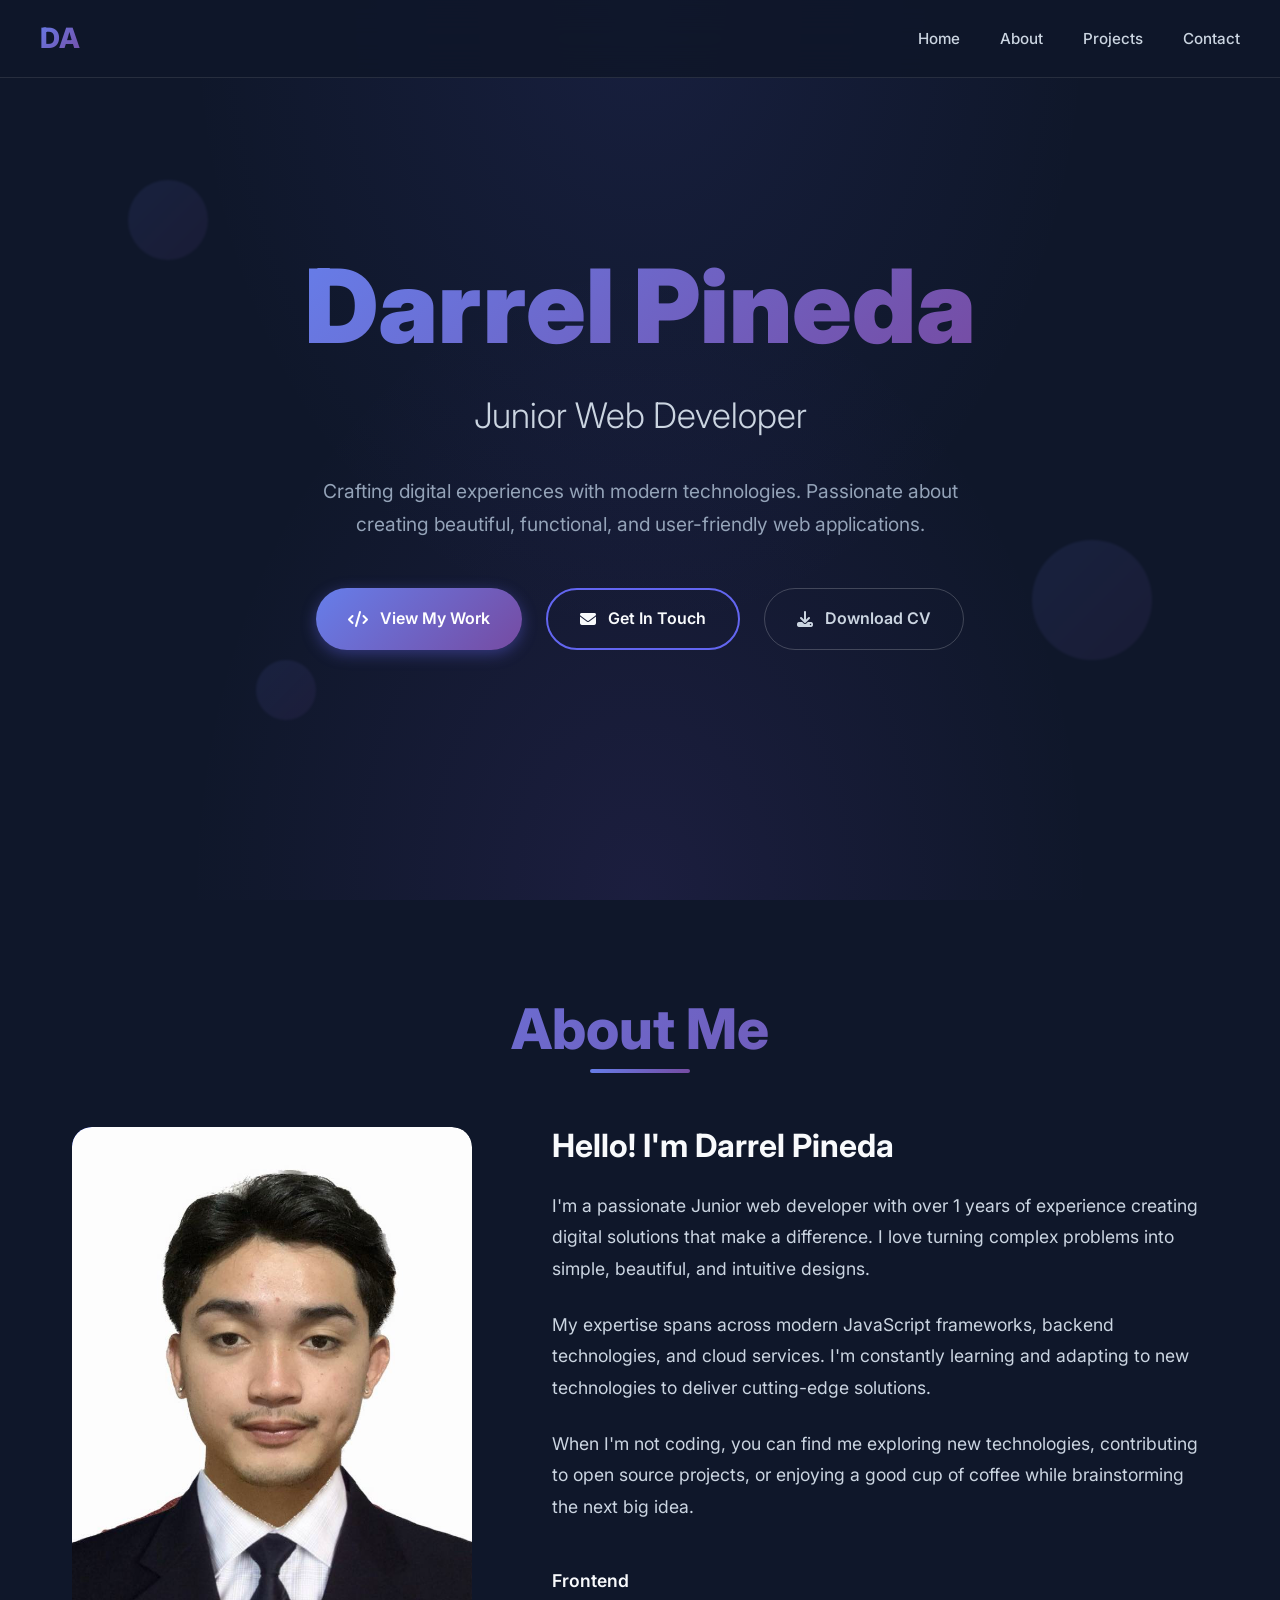
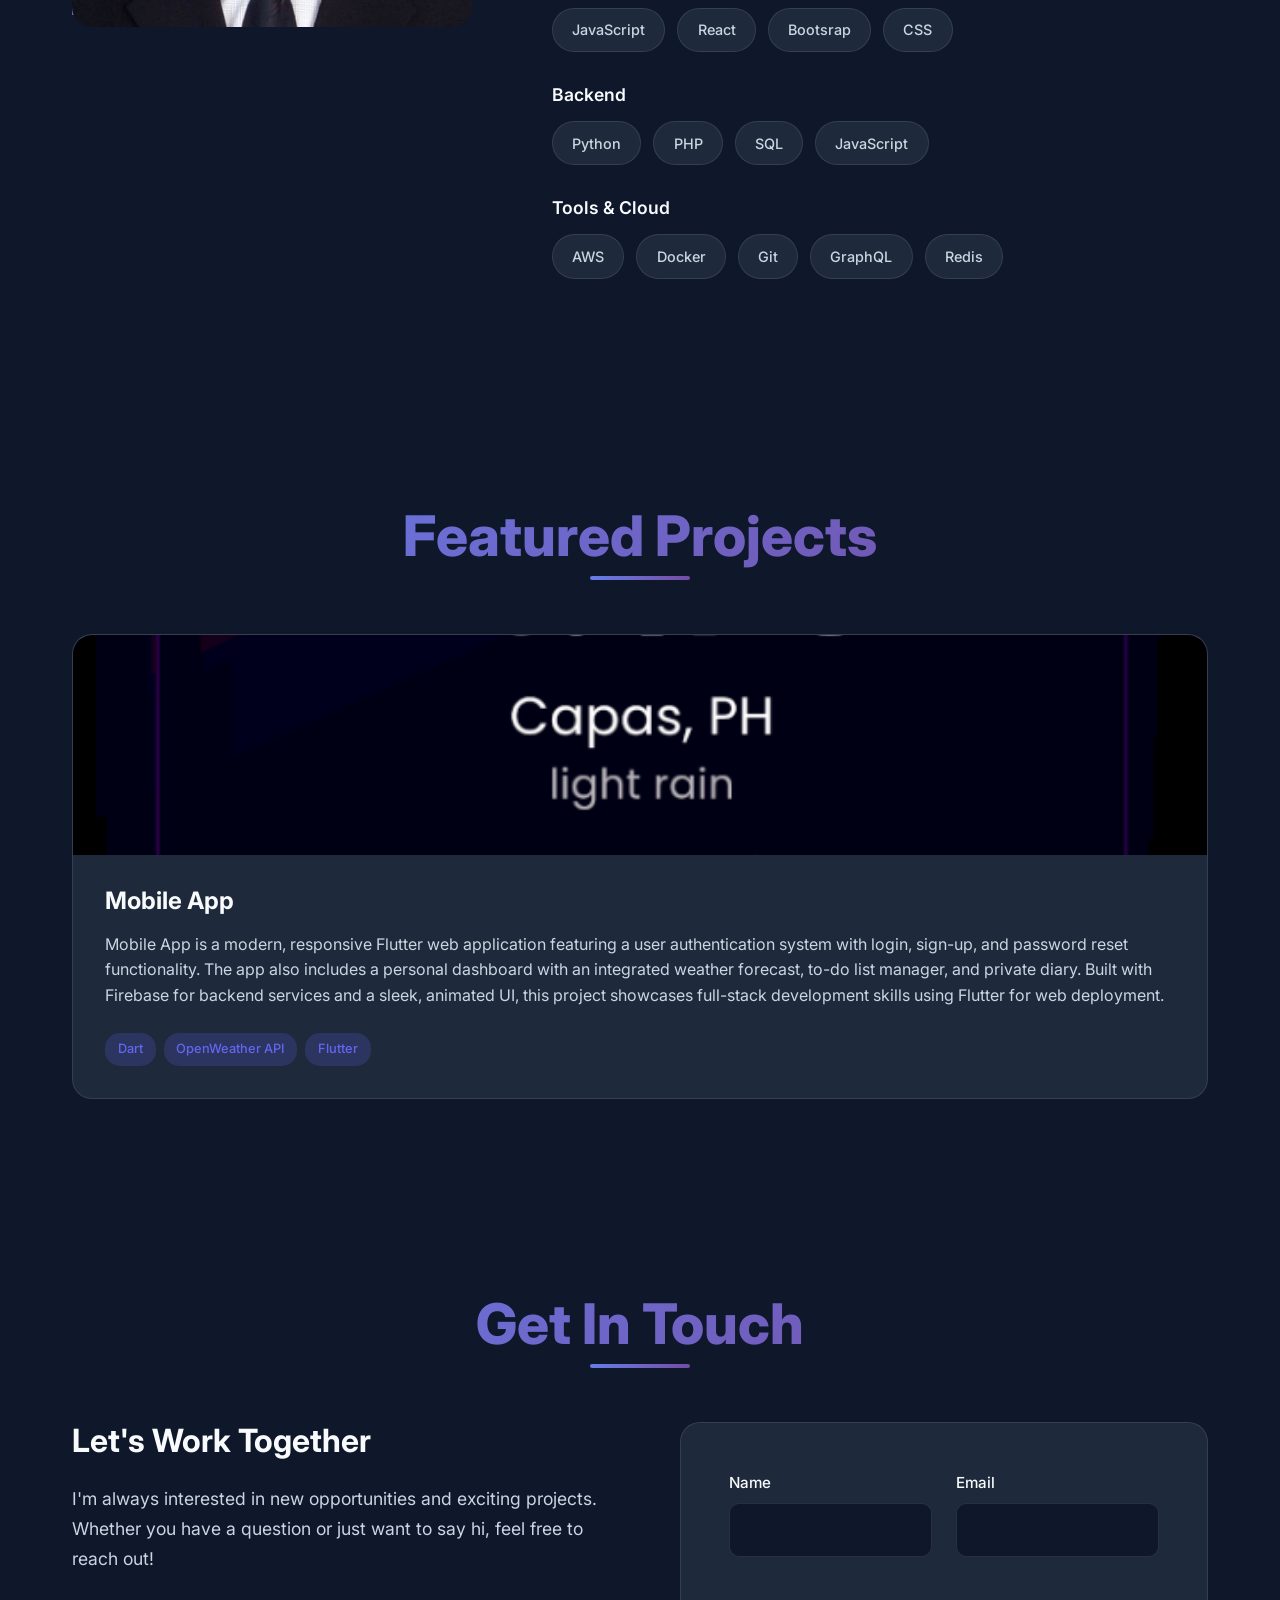
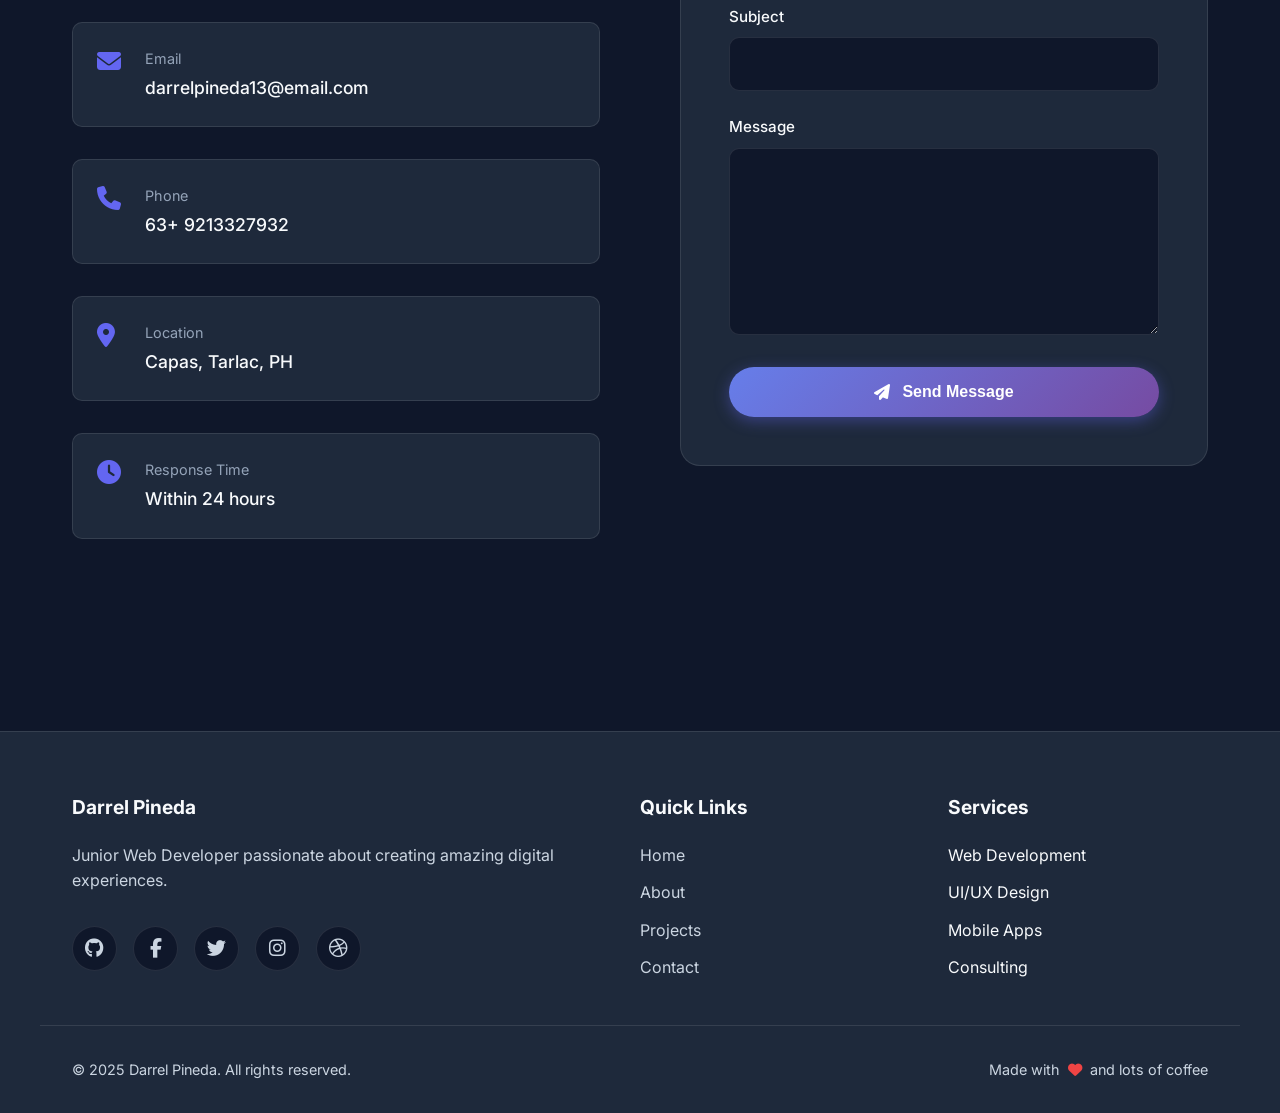
==== index.html @ d9ae24b6 "Initial commit" ====
<!DOCTYPE html>
<html lang="en">
<head>
    <meta charset="UTF-8">
    <meta name="viewport" content="width=device-width, initial-scale=1.0">
    <title>Darrel Pineda - Web Developer</title>
    <meta name="description" content="Full Stack Web Developer specializing in modern web technologies">
    <meta name="keywords" content="web developer, full stack, javascript, react, node.js">

    <!-- Favicon -->
    <link rel="icon" type="image/x-icon" href="assets/favicon.ico">

    <!-- External Fonts and Icons -->
    <link href="https://cdnjs.cloudflare.com/ajax/libs/font-awesome/6.4.0/css/all.min.css" rel="stylesheet">
    <link rel="preconnect" href="https://fonts.googleapis.com">
    <link rel="preconnect" href="https://fonts.gstatic.com" crossorigin>
    <link href="https://fonts.googleapis.com/css2?family=Inter:wght@300;400;500;600;700;800;900&display=swap" rel="stylesheet">

    <!-- Stylesheets -->
    <link rel="stylesheet" href="css/style.css">
    <link rel="stylesheet" href="css/animations.css">
    <link rel="stylesheet" href="css/responsive.css">
</head>
<body>
    <!-- Navigation -->
    <nav id="navbar">
        <div class="nav-container">
            <div class="logo">DA</div>
            <ul class="nav-links">
                <li><a href="#home">Home</a></li>
                <li><a href="#about">About</a></li>
                <li><a href="#projects">Projects</a></li>
                <li><a href="#contact">Contact</a></li>
            </ul>
            <div class="mobile-menu">
                <span></span>
                <span></span>
                <span></span>
            </div>
        </div>
    </nav>

    <!-- Progress Bar -->
    <div id="progress-bar"></div>

    <!-- Hero Section -->
    <section id="home" class="hero">
        <div class="floating-elements">
            <div class="floating-element"></div>
            <div class="floating-element"></div>
            <div class="floating-element"></div>
        </div>
        <div class="hero-content">
            <h1>Darrel Pineda</h1>
            <p class="subtitle">Junior Web Developer</p>
            <p class="description">
                Crafting digital experiences with modern technologies. 
                Passionate about creating beautiful, functional, and user-friendly web applications.
            </p>
            <div class="cta-buttons">
                <a href="#projects" class="btn btn-primary">
                    <i class="fas fa-code"></i>
                    View My Work
                </a>
                <a href="#contact" class="btn btn-secondary">
                    <i class="fas fa-envelope"></i>
                    Get In Touch
                </a>
                <a href="assets/resume.pdf" class="btn btn-outline" download>
                    <i class="fas fa-download"></i>
                    Download CV
                </a>
            </div>
        </div>
    </section>

    <!-- About Section -->
    <section id="about" class="section fade-in">
        <h2 class="section-title">About Me</h2>
        <div class="about-content">
            <div class="about-image">
                <img src="images/profile.jpg" height="400px" width="500px" alt="Darrel Pineda" loading="lazy">
                <div class="image-overlay"></div>
            </div>
            <div class="about-text">
                <h3>Hello! I'm Darrel Pineda</h3>
                <p>
                    I'm a passionate Junior web developer with over 1 years of experience 
                    creating digital solutions that make a difference. I love turning complex 
                    problems into simple, beautiful, and intuitive designs.
                </p>
                <p>
                    My expertise spans across modern JavaScript frameworks, backend technologies, 
                    and cloud services. I'm constantly learning and adapting to new technologies 
                    to deliver cutting-edge solutions.
                </p>
                <p>
                    When I'm not coding, you can find me exploring new technologies, 
                    contributing to open source projects, or enjoying a good cup of coffee 
                    while brainstorming the next big idea.
                </p>
                <div class="skills">
                    <div class="skill-category">
                        <h4>Frontend</h4>
                        <div class="skill-tags">
                            <span class="skill-tag">JavaScript</span>
                            <span class="skill-tag">React</span>
                            <span class="skill-tag">Bootsrap</span>
                            <span class="skill-tag">CSS</span>
                        </div>
                    </div>
                    <div class="skill-category">
                        <h4>Backend</h4>
                        <div class="skill-tags">
                            <span class="skill-tag">Python</span>
                            <span class="skill-tag">PHP</span>
                            <span class="skill-tag">SQL</span>
                            <span class="skill-tag">JavaScript</span>
                        </div>
                    </div>
                    <div class="skill-category">
                        <h4>Tools & Cloud</h4>
                        <div class="skill-tags">
                            <span class="skill-tag">AWS</span>
                            <span class="skill-tag">Docker</span>
                            <span class="skill-tag">Git</span>
                            <span class="skill-tag">GraphQL</span>
                            <span class="skill-tag">Redis</span>
                        </div>
                    </div>
                </div>
            </div>
        </div>
    </section>

  <!-- Projects Section -->
<section id="projects" class="section fade-in">
    <h2 class="section-title">Featured Projects</h2>
    <div class="projects-grid">
        <div class="project-card" data-project="weather">
            <div class="project-image">
                <img src="images/projects/weather-dashboard.jpg" alt="Weather Dashboard" loading="lazy">
                <div class="project-overlay">
                    <div class="project-links">
                        <a href="#" class="project-link" target="_blank">
                            <i class="fas fa-external-link-alt"></i>
                        </a>
                        <a href="#" class="project-link" target="_blank">
                            <i class="fab fa-github"></i>
                        </a>
                    </div>
                </div>
            </div>
            <div class="project-content">
                <h3>Mobile App</h3>
                <p>Mobile App is a modern, responsive Flutter web application featuring a user authentication system with login, sign-up, and password reset functionality. The app also includes a personal dashboard with an integrated weather forecast, to-do list manager, and private diary. Built with Firebase for backend services and a sleek, animated UI, this project showcases full-stack development skills using Flutter for web deployment.</p>
                <div class="project-tech">
                    <span class="tech-tag">Dart</span>
                    <span class="tech-tag">OpenWeather API</span>
                    <span class="tech-tag">Flutter</span>
                </div>
            </div>
        </div>
    </div>
</section>
    <!-- Contact Section -->
    <section id="contact" class="section fade-in">
        <h2 class="section-title">Get In Touch</h2>
        <div class="contact-content">
            <div class="contact-info">
                <h3>Let's Work Together</h3>
                <p>I'm always interested in new opportunities and exciting projects. Whether you have a question or just want to say hi, feel free to reach out!</p>
                
                <div class="contact-items">
                    <div class="contact-item">
                        <i class="fas fa-envelope"></i>
                        <div>
                            <span class="label">Email</span>
                            <span class="value">darrelpineda13@email.com</span>
                        </div>
                    </div>
                    <div class="contact-item">
                        <i class="fas fa-phone"></i>
                        <div>
                            <span class="label">Phone</span>
                            <span class="value">63+ 9213327932</span>
                        </div>
                    </div>
                    <div class="contact-item">
                        <i class="fas fa-map-marker-alt"></i>
                        <div>
                            <span class="label">Location</span>
                            <span class="value">Capas, Tarlac, PH</span>
                        </div>
                    </div>
                    <div class="contact-item">
                        <i class="fas fa-clock"></i>
                        <div>
                            <span class="label">Response Time</span>
                            <span class="value">Within 24 hours</span>
                        </div>
                    </div>
                </div>
            </div>

            <form class="contact-form" id="contactForm">
                <div class="form-row">
                    <div class="form-group">
                        <label for="name">Name</label>
                        <input type="text" id="name" name="name" required>
                    </div>
                    <div class="form-group">
                        <label for="email">Email</label>
                        <input type="email" id="email" name="email" required>
                    </div>
                </div>
                <div class="form-group">
                    <label for="subject">Subject</label>
                    <input type="text" id="subject" name="subject" required>
                </div>
                <div class="form-group">
                    <label for="message">Message</label>
                    <textarea id="message" name="message" rows="6" required></textarea>
                </div>
                <button type="submit" class="btn btn-primary btn-full">
                    <i class="fas fa-paper-plane"></i>
                    Send Message
                </button>
            </form>
        </div>
    </section>

    <!-- Footer -->
    <footer>
        <div class="footer-content">
            <div class="footer-section">
                <h4>Darrel Pineda</h4>
                <p>Junior Web Developer passionate about creating amazing digital experiences.</p>
                <div class="social-links">
                    <a href="https://github.com/" target="_blank" aria-label="GitHub">
                        <i class="fab fa-github"></i>
                    </a>
                    <a href="https://www.facebook.com/bossda13" target="_blank" aria-label="Facebook">
                        <i class="fab fa-facebook-f"></i>
                    </a>
                    <a href="https://twitter.com" target="_blank" aria-label="Twitter">
                        <i class="fab fa-twitter"></i>
                    </a>
                    <a href="https://www.instagram.com/da_pinedaaa/" target="_blank" aria-label="Instagram">
                        <i class="fab fa-instagram"></i>
                    </a>
                    <a href="https://dribbble.com" target="_blank" aria-label="Dribbble">
                        <i class="fab fa-dribbble"></i>
                    </a>
                </div>
            </div>
            
            <div class="footer-section">
                <h4>Quick Links</h4>
                <ul>
                    <li><a href="#home">Home</a></li>
                    <li><a href="#about">About</a></li>
                    <li><a href="#projects">Projects</a></li>
                    <li><a href="#contact">Contact</a></li>
                </ul>
            </div>
            
            <div class="footer-section">
                <h4>Services</h4>
                <ul>
                    <li>Web Development</li>
                    <li>UI/UX Design</li>
                    <li>Mobile Apps</li>
                    <li>Consulting</li>
                </ul>
            </div>
        </div>
        
        <div class="footer-bottom">
            <p>&copy; 2025 Darrel Pineda. All rights reserved.</p>
            <p>Made with <i class="fas fa-heart"></i> and lots of coffee</p>
        </div>
    </footer>

    <!-- Scripts -->
    <script src="js/main.js"></script>
    <script src="js/animations.js"></script>
    <script src="js/mobile.js"></script>
</body>
</html>
---- css/style.css ----
/* CSS Variables */
:root {
    --primary-color: #6366f1;
    --secondary-color: #8b5cf6;
    --accent-color: #06b6d4;
    --success-color: #10b981;
    --warning-color: #f59e0b;
    --error-color: #ef4444;
    
    --text-color: #f8fafc;
    --text-secondary: #cbd5e1;
    --text-muted: #94a3b8;
    
    --bg-dark: #0f172a;
    --bg-card: #1e293b;
    --bg-elevated: #334155;
    
    --gradient-1: linear-gradient(135deg, #667eea 0%, #764ba2 100%);
    --gradient-2: linear-gradient(135deg, #f093fb 0%, #f5576c 100%);
    --gradient-3: linear-gradient(135deg, #4facfe 0%, #00f2fe 100%);
    --gradient-4: linear-gradient(135deg, #43e97b 0%, #38f9d7 100%);
    
    --shadow-sm: 0 1px 2px 0 rgba(0, 0, 0, 0.05);
    --shadow-md: 0 4px 6px -1px rgba(0, 0, 0, 0.1);
    --shadow-lg: 0 10px 15px -3px rgba(0, 0, 0, 0.1);
    --shadow-xl: 0 20px 25px -5px rgba(0, 0, 0, 0.1);
    
    --border-radius: 10px;
    --border-radius-lg: 20px;
    --border-radius-xl: 30px;
    
    --transition: all 0.3s ease;
    --transition-fast: all 0.15s ease;
    --transition-slow: all 0.5s ease;
}

/* Reset and Base Styles */
* {
    margin: 0;
    padding: 0;
    box-sizing: border-box;
}

html {
    scroll-behavior: smooth;
    font-size: 16px;
}

body {
    font-family: 'Inter', -apple-system, BlinkMacSystemFont, 'Segoe UI', Roboto, sans-serif;
    background: var(--bg-dark);
    color: var(--text-color);
    line-height: 1.6;
    overflow-x: hidden;
    -webkit-font-smoothing: antialiased;
    -moz-osx-font-smoothing: grayscale;
}

/* Selection Styles */
::selection {
    background: rgba(99, 102, 241, 0.3);
    color: var(--text-color);
}

::-moz-selection {
    background: rgba(99, 102, 241, 0.3);
    color: var(--text-color);
}

/* Custom Scrollbar */
::-webkit-scrollbar {
    width: 8px;
}

::-webkit-scrollbar-track {
    background: var(--bg-dark);
}

::-webkit-scrollbar-thumb {
    background: var(--primary-color);
    border-radius: 10px;
}

::-webkit-scrollbar-thumb:hover {
    background: var(--secondary-color);
}

/* Typography */
h1, h2, h3, h4, h5, h6 {
    font-weight: 700;
    line-height: 1.2;
    margin-bottom: 1rem;
}

h1 { font-size: clamp(2.5rem, 5vw, 4rem); }
h2 { font-size: clamp(2rem, 4vw, 3rem); }
h3 { font-size: clamp(1.5rem, 3vw, 2rem); }
h4 { font-size: 1.25rem; }
h5 { font-size: 1.125rem; }
h6 { font-size: 1rem; }

p {
    margin-bottom: 1rem;
    color: var(--text-secondary);
}

a {
    color: var(--primary-color);
    text-decoration: none;
    transition: var(--transition);
}

a:hover {
    color: var(--secondary-color);
}

/* Navigation */
nav {
    position: fixed;
    top: 0;
    left: 0;
    right: 0;
    z-index: 1000;
    padding: 1rem 2rem;
    background: rgba(15, 23, 42, 0.9);
    backdrop-filter: blur(20px);
    border-bottom: 1px solid rgba(255, 255, 255, 0.1);
    transition: var(--transition);
}

.nav-container {
    max-width: 1200px;
    margin: 0 auto;
    display: flex;
    justify-content: space-between;
    align-items: center;
}

.logo {
    font-size: 1.75rem;
    font-weight: 800;
    background: var(--gradient-1);
    -webkit-background-clip: text;
    -webkit-text-fill-color: transparent;
    background-clip: text;
    cursor: pointer;
    transition: var(--transition);
}

.logo:hover {
    transform: scale(1.05);
}

.nav-links {
    display: flex;
    list-style: none;
    gap: 2.5rem;
    align-items: center;
}

.nav-links a {
    color: var(--text-secondary);
    font-weight: 500;
    font-size: 0.95rem;
    position: relative;
    padding: 0.5rem 0;
    transition: var(--transition);
}

.nav-links a:hover {
    color: var(--text-color);
}

.nav-links a::after {
    content: '';
    position: absolute;
    bottom: 0;
    left: 0;
    width: 0;
    height: 2px;
    background: var(--gradient-1);
    transition: width 0.3s ease;
}

.nav-links a:hover::after,
.nav-links a.active::after {
    width: 100%;
}

.mobile-menu {
    display: none;
    flex-direction: column;
    cursor: pointer;
    gap: 4px;
}

.mobile-menu span {
    width: 25px;
    height: 3px;
    background: var(--text-color);
    border-radius: 2px;
    transition: var(--transition);
}

/* Progress Bar */
#progress-bar {
    position: fixed;
    top: 0;
    left: 0;
    width: 0%;
    height: 3px;
    background: var(--gradient-1);
    z-index: 9999;
    transition: width 0.1s ease;
}

/* Hero Section */
.hero {
    min-height: 100vh;
    display: flex;
    align-items: center;
    justify-content: center;
    position: relative;
    text-align: center;
    background: 
        radial-gradient(ellipse at top, rgba(99, 102, 241, 0.1) 0%, transparent 50%),
        radial-gradient(ellipse at bottom, rgba(139, 92, 246, 0.1) 0%, transparent 50%);
}

.hero-content {
    max-width: 900px;
    padding: 0 2rem;
    z-index: 2;
}

.hero h1 {
    font-size: clamp(3.5rem, 8vw, 7rem);
    font-weight: 900;
    margin-bottom: 1.5rem;
    background: var(--gradient-1);
    -webkit-background-clip: text;
    -webkit-text-fill-color: transparent;
    background-clip: text;
    line-height: 1.1;
}

.hero .subtitle {
    font-size: clamp(1.5rem, 4vw, 2.2rem);
    color: var(--text-secondary);
    margin-bottom: 2rem;
    font-weight: 300;
}

.hero .description {
    font-size: 1.2rem;
    color: var(--text-muted);
    margin-bottom: 3rem;
    max-width: 700px;
    margin-left: auto;
    margin-right: auto;
    line-height: 1.7;
}

.cta-buttons {
    display: flex;
    gap: 1.5rem;
    justify-content: center;
    flex-wrap: wrap;
}

/* Buttons */
.btn {
    display: inline-flex;
    align-items: center;
    gap: 0.75rem;
    padding: 1rem 2rem;
    border: none;
    border-radius: 50px;
    font-weight: 600;
    font-size: 1rem;
    text-decoration: none;
    cursor: pointer;
    transition: var(--transition);
    position: relative;
    overflow: hidden;
    white-space: nowrap;
}

.btn::before {
    content: '';
    position: absolute;
    top: 0;
    left: -100%;
    width: 100%;
    height: 100%;
    background: linear-gradient(90deg, transparent, rgba(255, 255, 255, 0.2), transparent);
    transition: left 0.5s;
}

.btn:hover::before {
    left: 100%;
}

.btn:hover {
    transform: translateY(-3px);
}

.btn-primary {
    background: var(--gradient-1);
    color: white;
    box-shadow: 0 4px 15px rgba(99, 102, 241, 0.4);
}

.btn-primary:hover {
    box-shadow: 0 8px 25px rgba(99, 102, 241, 0.6);
    color: white;
}

.btn-secondary {
    background: transparent;
    color: var(--text-color);
    border: 2px solid var(--primary-color);
}

.btn-secondary:hover {
    background: var(--primary-color);
    color: white;
    box-shadow: 0 8px 25px rgba(99, 102, 241, 0.4);
}

.btn-outline {
    background: transparent;
    color: var(--text-secondary);
    border: 1px solid rgba(255, 255, 255, 0.2);
}

.btn-outline:hover {
    background: rgba(255, 255, 255, 0.1);
    color: var(--text-color);
    border-color: rgba(255, 255, 255, 0.3);
}

.btn-full {
    width: 100%;
    justify-content: center;
}

/* Floating Elements */
.floating-elements {
    position: absolute;
    top: 0;
    left: 0;
    right: 0;
    bottom: 0;
    pointer-events: none;
    overflow: hidden;
}

.floating-element {
    position: absolute;
    background: var(--gradient-1);
    border-radius: 50%;
    opacity: 0.1;
    filter: blur(1px);
}

.floating-element:nth-child(1) {
    width: 80px;
    height: 80px;
    top: 20%;
    left: 10%;
}

.floating-element:nth-child(2) {
    width: 120px;
    height: 120px;
    top: 60%;
    right: 10%;
}

.floating-element:nth-child(3) {
    width: 60px;
    height: 60px;
    bottom: 20%;
    left: 20%;
}

/* Sections */
.section {
    padding: 6rem 2rem;
    max-width: 1200px;
    margin: 0 auto;
}

.section-title {
    font-size: clamp(2.5rem, 5vw, 3.5rem);
    font-weight: 800;
    text-align: center;
    margin-bottom: 4rem;
    background: var(--gradient-1);
    -webkit-background-clip: text;
    -webkit-text-fill-color: transparent;
    background-clip: text;
    position: relative;
}

.section-title::after {
    content: '';
    position: absolute;
    bottom: -10px;
    left: 50%;
    transform: translateX(-50%);
    width: 100px;
    height: 4px;
    background: var(--gradient-1);
    border-radius: 2px;
}

/* About Section */
.about-content {
    display: grid;
    grid-template-columns: 400px 1fr;
    gap: 5rem;
    align-items: start;
}

.about-image {
    position: relative;
    border-radius: var(--border-radius-lg);
    overflow: hidden;
}

.about-image img {
    width: 100%;
    height: 500px;
    object-fit: cover;
    border-radius: var(--border-radius-lg);
    transition: var(--transition);
}

.about-image::before {
    content: '';
    position: absolute;
    top: -20px;
    left: -20px;
    right: 20px;
    bottom: 20px;
    background: var(--gradient-1);
    border-radius: var(--border-radius-lg);
    z-index: -1;
}

.image-overlay {
    position: absolute;
    inset: 0;
    background: linear-gradient(135deg, rgba(99, 102, 241, 0.2), rgba(139, 92, 246, 0.2));
    opacity: 0;
    transition: var(--transition);
}

.about-image:hover .image-overlay {
    opacity: 1;
}

.about-image:hover img {
    transform: scale(1.05);
}

.about-text h3 {
    font-size: 2rem;
    margin-bottom: 1.5rem;
    color: var(--text-color);
}

.about-text p {
    color: var(--text-secondary);
    margin-bottom: 1.5rem;
    font-size: 1.1rem;
    line-height: 1.8;
}

.skills {
    margin-top: 3rem;
}

.skill-category {
    margin-bottom: 2rem;
}

.skill-category h4 {
    color: var(--text-color);
    margin-bottom: 1rem;
    font-size: 1.1rem;
    font-weight: 600;
}

.skill-tags {
    display: flex;
    flex-wrap: wrap;
    gap: 0.75rem;
}

.skill-tag {
    background: var(--bg-card);
    color: var(--text-secondary);
    padding: 0.6rem 1.2rem;
    border-radius: 25px;
    font-size: 0.9rem;
    font-weight: 500;
    border: 1px solid rgba(255, 255, 255, 0.1);
    transition: var(--transition);
    cursor: default;
}

.skill-tag:hover {
    background: var(--primary-color);
    color: white;
    transform: translateY(-3px);
    box-shadow: 0 8px 20px rgba(99, 102, 241, 0.3);
}

/* Projects Section */
.projects-grid {
    display: grid;
    grid-template-columns: repeat(auto-fill, minmax(380px, 1fr));
    gap: 2.5rem;
    margin-top: 4rem;
}

.project-card {
    background: var(--bg-card);
    border-radius: var(--border-radius-lg);
    overflow: hidden;
    border: 1px solid rgba(255, 255, 255, 0.1);
    transition: var(--transition);
    position: relative;
    cursor: pointer;
}

.project-card::before {
    content: '';
    position: absolute;
    top: 0;
    left: 0;
    right: 0;
    height: 4px;
    background: var(--gradient-1);
}

.project-card:hover {
    transform: translateY(-10px);
    box-shadow: 0 25px 50px rgba(0, 0, 0, 0.3);
}

.project-image {
    position: relative;
    height: 220px;
    overflow: hidden;
}

.project-image img {
    width: 100%;
    height: 100%;
    object-fit: cover;
    transition: var(--transition);
}

.project-overlay {
    position: absolute;
    inset: 0;
    background: rgba(15, 23, 42, 0.9);
    display: flex;
    align-items: center;
    justify-content: center;
    opacity: 0;
    transition: var(--transition);
}

.project-card:hover .project-overlay {
    opacity: 1;
}

.project-card:hover .project-image img {
    transform: scale(1.1);
}

.project-links {
    display: flex;
    gap: 1rem;
}

.project-link {
    width: 50px;
    height: 50px;
    background: var(--primary-color);
    color: white;
    border-radius: 50%;
    display: flex;
    align-items: center;
    justify-content: center;
    font-size: 1.2rem;
    transition: var(--transition);
}

.project-link:hover {
    background: var(--secondary-color);
    transform: scale(1.1);
    color: white;
}

.project-content {
    padding: 2rem;
}

.project-content h3 {
    font-size: 1.5rem;
    margin-bottom: 1rem;
    color: var(--text-color);
}

.project-content p {
    color: var(--text-secondary);
    margin-bottom: 1.5rem;
    line-height: 1.6;
}

.project-tech {
    display: flex;
    flex-wrap: wrap;
    gap: 0.5rem;
}

.tech-tag {
    background: rgba(99, 102, 241, 0.2);
    color: var(--primary-color);
    padding: 0.4rem 0.8rem;
    border-radius: 15px;
    font-size: 0.8rem;
    font-weight: 500;
}

/* Contact Section */
.contact-content {
    display: grid;
    grid-template-columns: 1fr 1fr;
    gap: 5rem;
    align-items: start;
}

.contact-info h3 {
    font-size: 2rem;
    margin-bottom: 1.5rem;
    color: var(--text-color);
}

.contact-info p {
    color: var(--text-secondary);
    margin-bottom: 3rem;
    font-size: 1.1rem;
    line-height: 1.7;
}

.contact-items {
    display: flex;
    flex-direction: column;
    gap: 2rem;
}

.contact-item {
    display: flex;
    align-items: flex-start;
    gap: 1.5rem;
    padding: 1.5rem;
    background: var(--bg-card);
    border-radius: var(--border-radius);
    border: 1px solid rgba(255, 255, 255, 0.1);
    transition: var(--transition);
}

.contact-item:hover {
    background: var(--bg-elevated);
    border-color: rgba(99, 102, 241, 0.3);
}

.contact-item i {
    color: var(--primary-color);
    font-size: 1.5rem;
    width: 24px;
    flex-shrink: 0;
    margin-top: 2px;
}

.contact-item div {
    display: flex;
    flex-direction: column;
}

.contact-item .label {
    color: var(--text-muted);
    font-size: 0.9rem;
    margin-bottom: 0.25rem;
}

.contact-item .value {
    color: var(--text-color);
    font-weight: 500;
    font-size: 1.1rem;
}

/* Contact Form */
.contact-form {
    background: var(--bg-card);
    padding: 3rem;
    border-radius: var(--border-radius-lg);
    border: 1px solid rgba(255, 255, 255, 0.1);
}

.form-row {
    display: grid;
    grid-template-columns: 1fr 1fr;
    gap: 1.5rem;
    margin-bottom: 1.5rem;
}

.form-group {
    margin-bottom: 1.5rem;
}

.form-group label {
    display: block;
    margin-bottom: 0.5rem;
    color: var(--text-color);
    font-weight: 500;
    font-size: 0.95rem;
}

.form-group input,
.form-group textarea {
    width: 100%;
    padding: 1rem 1.25rem;
    background: var(--bg-dark);
    border: 1px solid rgba(255, 255, 255, 0.1);
    border-radius: var(--border-radius);
    color: var(--text-color);
    font-size: 1rem;
    font-family: inherit;
    transition: var(--transition);
}

.form-group input:focus,
.form-group textarea:focus {
    outline: none;
    border-color: var(--primary-color);
    box-shadow: 0 0 0 3px rgba(99, 102, 241, 0.1);
}

.form-group textarea {
    resize: vertical;
    min-height: 120px;
    line-height: 1.6;
}

/* Footer */
footer {
    background: var(--bg-card);
    border-top: 1px solid rgba(255, 255, 255, 0.1);
    margin-top: 6rem;
}

.footer-content {
    max-width: 1200px;
    margin: 0 auto;
    padding: 4rem 2rem 2rem;
    display: grid;
    grid-template-columns: 2fr 1fr 1fr;
    gap: 3rem;
}

.footer-section h4 {
    color: var(--text-color);
    margin-bottom: 1.5rem;
    font-size: 1.2rem;
}

.footer-section p {
    color: var(--text-secondary);
    line-height: 1.6;
    margin-bottom: 2rem;
}

.footer-section ul {
    list-style: none;
}

.footer-section ul li {
    margin-bottom: 0.75rem;
}

.footer-section ul li a {
    color: var(--text-secondary);
    transition: var(--transition);
}

.footer-section ul li a:hover {
    color: var(--primary-color);
}

.social-links {
    display: flex;
    gap: 1rem;
}

.social-links a {
    width: 45px;
    height: 45px;
    background: var(--bg-dark);
    color: var(--text-secondary);
    border: 1px solid rgba(255, 255, 255, 0.1);
    border-radius: 50%;
    display: flex;
    align-items: center;
    justify-content: center;
    font-size: 1.2rem;
    transition: var(--transition);
}

.social-links a:hover {
    background: var(--primary-color);
    color: white;
    border-color: var(--primary-color);
    transform: translateY(-3px);
}

.footer-bottom {
    border-top: 1px solid rgba(255, 255, 255, 0.1);
    padding: 2rem;
    text-align: center;
    display: flex;
    justify-content: space-between;
    align-items: center;
    max-width: 1200px;
    margin: 0 auto;
    color: var(--text-muted);
}

.footer-bottom p {
    margin: 0;
    font-size: 0.9rem;
}

.footer-bottom i {
    color: var(--error-color);
    margin: 0 0.25rem;
}

/* Utility Classes */
.text-center { text-align: center; }
.text-left { text-align: left; }
.text-right { text-align: right; }

.mb-1 { margin-bottom: 0.25rem; }
.mb-2 { margin-bottom: 0.5rem; }
.mb-3 { margin-bottom: 1rem; }
.mb-4 { margin-bottom: 1.5rem; }
.mb-5 { margin-bottom: 2rem; }

.mt-1 { margin-top: 0.25rem; }
.mt-2 { margin-top: 0.5rem; }
.mt-3 { margin-top: 1rem; }
.mt-4 { margin-top: 1.5rem; }
.mt-5 { margin-top: 2rem; }

.p-1 { padding: 0.25rem; }
.p-2 { padding: 0.5rem; }
.p-3 { padding: 1rem; }
.p-4 { padding: 1.5rem; }
.p-5 { padding: 2rem; }

.d-flex { display: flex; }
.d-grid { display: grid; }
.d-block { display: block; }
.d-none { display: none; }

.justify-center { justify-content: center; }
.justify-between { justify-content: space-between; }
.align-center { align-items: center; }

.w-full { width: 100%; }
.h-full { height: 100%; }

.opacity-0 { opacity: 0; }
.opacity-50 { opacity: 0.5; }
.opacity-100 { opacity: 1; }
---- css/responsive.css ----
/* Responsive Design */

/* Large Desktop (1440px and up) */
@media (min-width: 1440px) {
    .section {
        max-width: 1400px;
        padding: 8rem 2rem;
    }
    
    .hero h1 {
        font-size: 8rem;
    }
    
    .section-title {
        font-size: 4rem;
    }
    
    .projects-grid {
        grid-template-columns: repeat(3, 1fr);
    }
}

/* Desktop (1200px to 1439px) */
@media (max-width: 1439px) {
    .projects-grid {
        grid-template-columns: repeat(auto-fit, minmax(350px, 1fr));
    }
}

/* Large Tablet (1024px to 1199px) */
@media (max-width: 1199px) {
    .section {
        padding: 5rem 2rem;
    }
    
    .about-content {
        grid-template-columns: 350px 1fr;
        gap: 3rem;
    }
    
    .contact-content {
        gap: 3rem;
    }
    
    .footer-content {
        gap: 2rem;
    }
}

/* Tablet (768px to 1023px) */
@media (max-width: 1023px) {
    /* Navigation */
    .nav-links {
        display: none;
        position: fixed;
        top: 70px;
        right: -100%;
        width: 100%;
        height: calc(100vh - 70px);
        background: rgba(15, 23, 42, 0.98);
        backdrop-filter: blur(20px);
        flex-direction: column;
        justify-content: flex-start;
        align-items: center;
        padding-top: 3rem;
        transition: right 0.3s ease;
        z-index: 999;
    }
    
    .nav-links.active {
        right: 0;
        display: flex;
    }
    
    .nav-links li {
        margin: 1.5rem 0;
    }
    
    .nav-links a {
        font-size: 1.3rem;
        padding: 1rem 2rem;
    }
    
    .mobile-menu {
        display: flex;
    }
    
    .mobile-menu.active span:nth-child(1) {
        transform: rotate(-45deg) translate(-5px, 6px);
    }
    
    .mobile-menu.active span:nth-child(2) {
        opacity: 0;
    }
    
    .mobile-menu.active span:nth-child(3) {
        transform: rotate(45deg) translate(-5px, -6px);
    }
    
    /* Hero Section */
    .hero {
        padding: 0 1rem;
    }
    
    .hero h1 {
        font-size: clamp(3rem, 10vw, 5rem);
    }
    
    .hero .subtitle {
        font-size: clamp(1.3rem, 5vw, 1.8rem);
    }
    
    .hero .description {
        font-size: 1.1rem;
    }
    
    .cta-buttons {
        flex-direction: column;
        align-items: center;
        gap: 1rem;
    }
    
    .btn {
        min-width: 200px;
        justify-content: center;
    }
    
    /* About Section */
    .about-content {
        grid-template-columns: 1fr;
        gap: 3rem;
        text-align: center;
    }
    
    .about-image {
        max-width: 400px;
        margin: 0 auto;
    }
    
    .about-image img {
        height: 400px;
    }
    
    /* Projects */
    .projects-grid {
        grid-template-columns: repeat(auto-fit, minmax(320px, 1fr));
        gap: 2rem;
    }
    
    /* Contact */
    .contact-content {
        grid-template-columns: 1fr;
        gap: 3rem;
    }
    
    .contact-form {
        padding: 2rem;
    }
    
    /* Footer */
    .footer-content {
        grid-template-columns: 1fr 1fr;
        gap: 2rem;
    }
    
    .footer-bottom {
        flex-direction: column;
        gap: 1rem;
        text-align: center;
    }
}

/* Small Tablet (600px to 767px) */
@media (max-width: 767px) {
    /* Navigation */
    nav {
        padding: 0.75rem 1rem;
    }
    
    .logo {
        font-size: 1.5rem;
    }
    
    /* Sections */
    .section {
        padding: 4rem 1rem;
    }
    
    .section-title {
        font-size: clamp(2rem, 6vw, 2.5rem);
        margin-bottom: 2.5rem;
    }
    
    /* Hero */
    .hero .description {
        font-size: 1rem;
        margin-bottom: 2rem;
    }
    
    /* About */
    .about-image {
        max-width: 300px;
    }
    
    .about-image img {
        height: 350px;
    }
    
    .about-text h3 {
        font-size: 1.5rem;
    }
    
    .skills {
        margin-top: 2rem;
    }
    
    .skill-category {
        margin-bottom: 1.5rem;
    }
    
    .skill-tags {
        gap: 0.5rem;
    }
    
    .skill-tag {
        padding: 0.5rem 1rem;
        font-size: 0.85rem;
    }
    
    /* Projects */
    .projects-grid {
        grid-template-columns: 1fr;
        gap: 1.5rem;
    }
    
    .project-content {
        padding: 1.5rem;
    }
    
    .project-content h3 {
        font-size: 1.3rem;
    }
    
    /* Contact */
    .contact-info h3 {
        font-size: 1.5rem;
    }
    
    .contact-info p {
        font-size: 1rem;
    }
    
    .contact-items {
        gap: 1.5rem;
    }
    
    .contact-item {
        padding: 1rem;
    }
    
    .contact-item i {
        font-size: 1.2rem;
    }
    
    .form-row {
        grid-template-columns: 1fr;
        gap: 1rem;
    }
    
    /* Footer */
    .footer-content {
        grid-template-columns: 1fr;
        gap: 2rem;
        text-align: center;
    }
    
    .social-links {
        justify-content: center;
    }
}

/* Mobile (480px to 599px) */
@media (max-width: 599px) {
    /* Navigation */
    .nav-links {
        top: 65px;
        height: calc(100vh - 65px);
        padding-top: 2rem;
    }
    
    .nav-links li {
        margin: 1rem 0;
    }
    
    .nav-links a {
        font-size: 1.2rem;
    }
    
    /* Hero */
    .hero {
        min-height: 90vh;
    }
    
    .hero h1 {
        font-size: clamp(2.5rem, 12vw, 4rem);
        margin-bottom: 1rem;
    }
    
    .hero .subtitle {
        font-size: clamp(1.1rem, 6vw, 1.5rem);
        margin-bottom: 1.5rem;
    }
    
    .hero .description {
        font-size: 0.95rem;
        margin-bottom: 2rem;
    }
    
    .btn {
        padding: 0.9rem 1.5rem;
        font-size: 0.9rem;
        min-width: 180px;
    }
    
    /* Sections */
    .section {
        padding: 3rem 1rem;
    }
    
    /* About */
    .about-image {
        max-width: 280px;
    }
    
    .about-image img {
        height: 320px;
    }
    
    .about-text p {
        font-size: 1rem;
    }
    
    /* Contact */
    .contact-form {
        padding: 1.5rem;
    }
    
    .form-group input,
    .form-group textarea {
        padding: 0.9rem 1rem;
        font-size: 0.95rem;
    }
    
    /* Footer */
    .footer-content {
        padding: 3rem 1rem 1.5rem;
    }
    
    .footer-bottom {
        padding: 1.5rem 1rem;
    }
    
    .footer-bottom p {
        font-size: 0.85rem;
    }
}

/* Small Mobile (320px to 479px) */
@media (max-width: 479px) {
    /* Navigation */
    nav {
        padding: 0.5rem 1rem;
    }
    
    .logo {
        font-size: 1.3rem;
    }
    
    .mobile-menu span {
        width: 22px;
        height: 2px;
    }
    
    /* Hero */
    .hero h1 {
        font-size: clamp(2rem, 15vw, 3rem);
    }
    
    .hero .subtitle {
        font-size: clamp(1rem, 7vw, 1.3rem);
    }
    
    .hero .description {
        font-size: 0.9rem;
    }
    
    .btn {
        padding: 0.8rem 1.2rem;
        font-size: 0.85rem;
        min-width: 160px;
    }
    
    /* Sections */
    .section {
        padding: 2.5rem 0.75rem;
    }
    
    .section-title {
        font-size: clamp(1.8rem, 8vw, 2.2rem);
        margin-bottom: 2rem;
    }
    
    /* About */
    .about-image {
        max-width: 250px;
    }
    
    .about-image img {
        height: 280px;
    }
    
    .about-text h3 {
        font-size: 1.3rem;
    }
    
    .about-text p {
        font-size: 0.95rem;
    }
    
    .skill-tag {
        padding: 0.4rem 0.8rem;
        font-size: 0.8rem;
    }
    
    /* Projects */
    .project-content {
        padding: 1.2rem;
    }
    
    .project-content h3 {
        font-size: 1.2rem;
    }
    
    .project-content p {
        font-size: 0.9rem;
    }
    
    .tech-tag {
        padding: 0.3rem 0.6rem;
        font-size: 0.75rem;
    }
    
    /* Contact */
    .contact-info h3 {
        font-size: 1.3rem;
    }
    
    .contact-info p {
        font-size: 0.95rem;
    }
    
    .contact-item {
        padding: 0.8rem;
        gap: 1rem;
    }
    
    .contact-item i {
        font-size: 1.1rem;
    }
    
    .contact-item .value {
        font-size: 1rem;
    }
    
    .contact-form {
        padding: 1.2rem;
    }
    
    .form-group input,
    .form-group textarea {
        padding: 0.8rem;
        font-size: 0.9rem;
    }
    
    /* Footer */
    .footer-content {
        padding: 2.5rem 0.75rem 1rem;
    }
    
    .footer-section h4 {
        font-size: 1.1rem;
    }
    
    .footer-section p {
        font-size: 0.9rem;
    }
    
    .social-links a {
        width: 40px;
        height: 40px;
        font-size: 1.1rem;
    }
    
    .footer-bottom {
        padding: 1.2rem 0.75rem;
    }
    
    .footer-bottom p {
        font-size: 0.8rem;
    }
}

/* Extra Small Mobile (below 320px) */
@media (max-width: 319px) {
    .hero h1 {
        font-size: 1.8rem;
    }
    
    .hero .subtitle {
        font-size: 0.95rem;
    }
    
    .hero .description {
        font-size: 0.85rem;
    }
    
    .btn {
        padding: 0.7rem 1rem;
        font-size: 0.8rem;
        min-width: 140px;
    }
    
    .section-title {
        font-size: 1.6rem;
    }
    
    .about-image {
        max-width: 220px;
    }
    
    .about-image img {
        height: 250px;
    }
    
    .project-content {
        padding: 1rem;
    }
    
    .contact-form {
        padding: 1rem;
    }
}

/* Landscape Mobile */
@media (max-height: 500px) and (orientation: landscape) {
    .hero {
        min-height: 100vh;
        padding: 1rem;
    }
    
    .hero h1 {
        font-size: 2.5rem;
        margin-bottom: 0.5rem;
    }
    
    .hero .subtitle {
        font-size: 1.2rem;
        margin-bottom: 1rem;
    }
    
    .hero .description {
        font-size: 0.9rem;
        margin-bottom: 1.5rem;
    }
    
    .cta-buttons {
        flex-direction: row;
        gap: 1rem;
    }
    
    .btn {
        padding: 0.6rem 1.2rem;
        font-size: 0.85rem;
    }
}

/* High DPI Displays */
@media (-webkit-min-device-pixel-ratio: 2), (min-resolution: 192dpi) {
    .hero h1,
    .section-title {
        -webkit-font-smoothing: antialiased;
        -moz-osx-font-smoothing: grayscale;
    }
}

/* Dark Mode Support */
@media (prefers-color-scheme: dark) {
    /* Already using dark theme by default */
}

/* Light Mode (if needed) */
@media (prefers-color-scheme: light) {
    /* Uncomment if you want to add light mode support
    :root {
        --text-color: #1e293b;
        --text-secondary: #475569;
        --text-muted: #64748b;
        --bg-dark: #ffffff;
        --bg-card: #f8fafc;
        --bg-elevated: #f1f5f9;
    }
    */
}

/* Reduced Motion */
@media (prefers-reduced-motion: reduce) {
    .floating-element {
        animation: none !important;
    }
    
    .hero h1 {
        animation: fadeInUp 0.3s ease both !important;
    }
    
    .nav-links {
        transition: none !important;
    }
    
    .btn::before,
    .btn::after {
        display: none !important;
    }
}

/* Print Styles */
@media print {
    * {
        background: white !important;
        color: black !important;
        box-shadow: none !important;
    }
    
    nav,
    .floating-elements,
    .social-links,
    .cta-buttons {
        display: none !important;
    }
    
    .section {
        padding: 1rem 0 !important;
        page-break-inside: avoid;
    }
    
    .project-card {
        border: 1px solid #ccc !important;
        page-break-inside: avoid;
        margin-bottom: 1rem !important;
    }
    
    .contact-form {
        display: none !important;
    }
}

/* Focus Styles for Accessibility */
@media (prefers-reduced-motion: no-preference) {
    a:focus,
    button:focus,
    input:focus,
    textarea:focus {
        outline: 2px solid var(--primary-color);
        outline-offset: 2px;
    }
}

/* Container Queries (when supported) */
@supports (container-type: inline-size) {
    .projects-grid {
        container-type: inline-size;
    }
    
    @container (max-width: 600px) {
        .project-card {
            padding: 1rem;
        }
    }
}
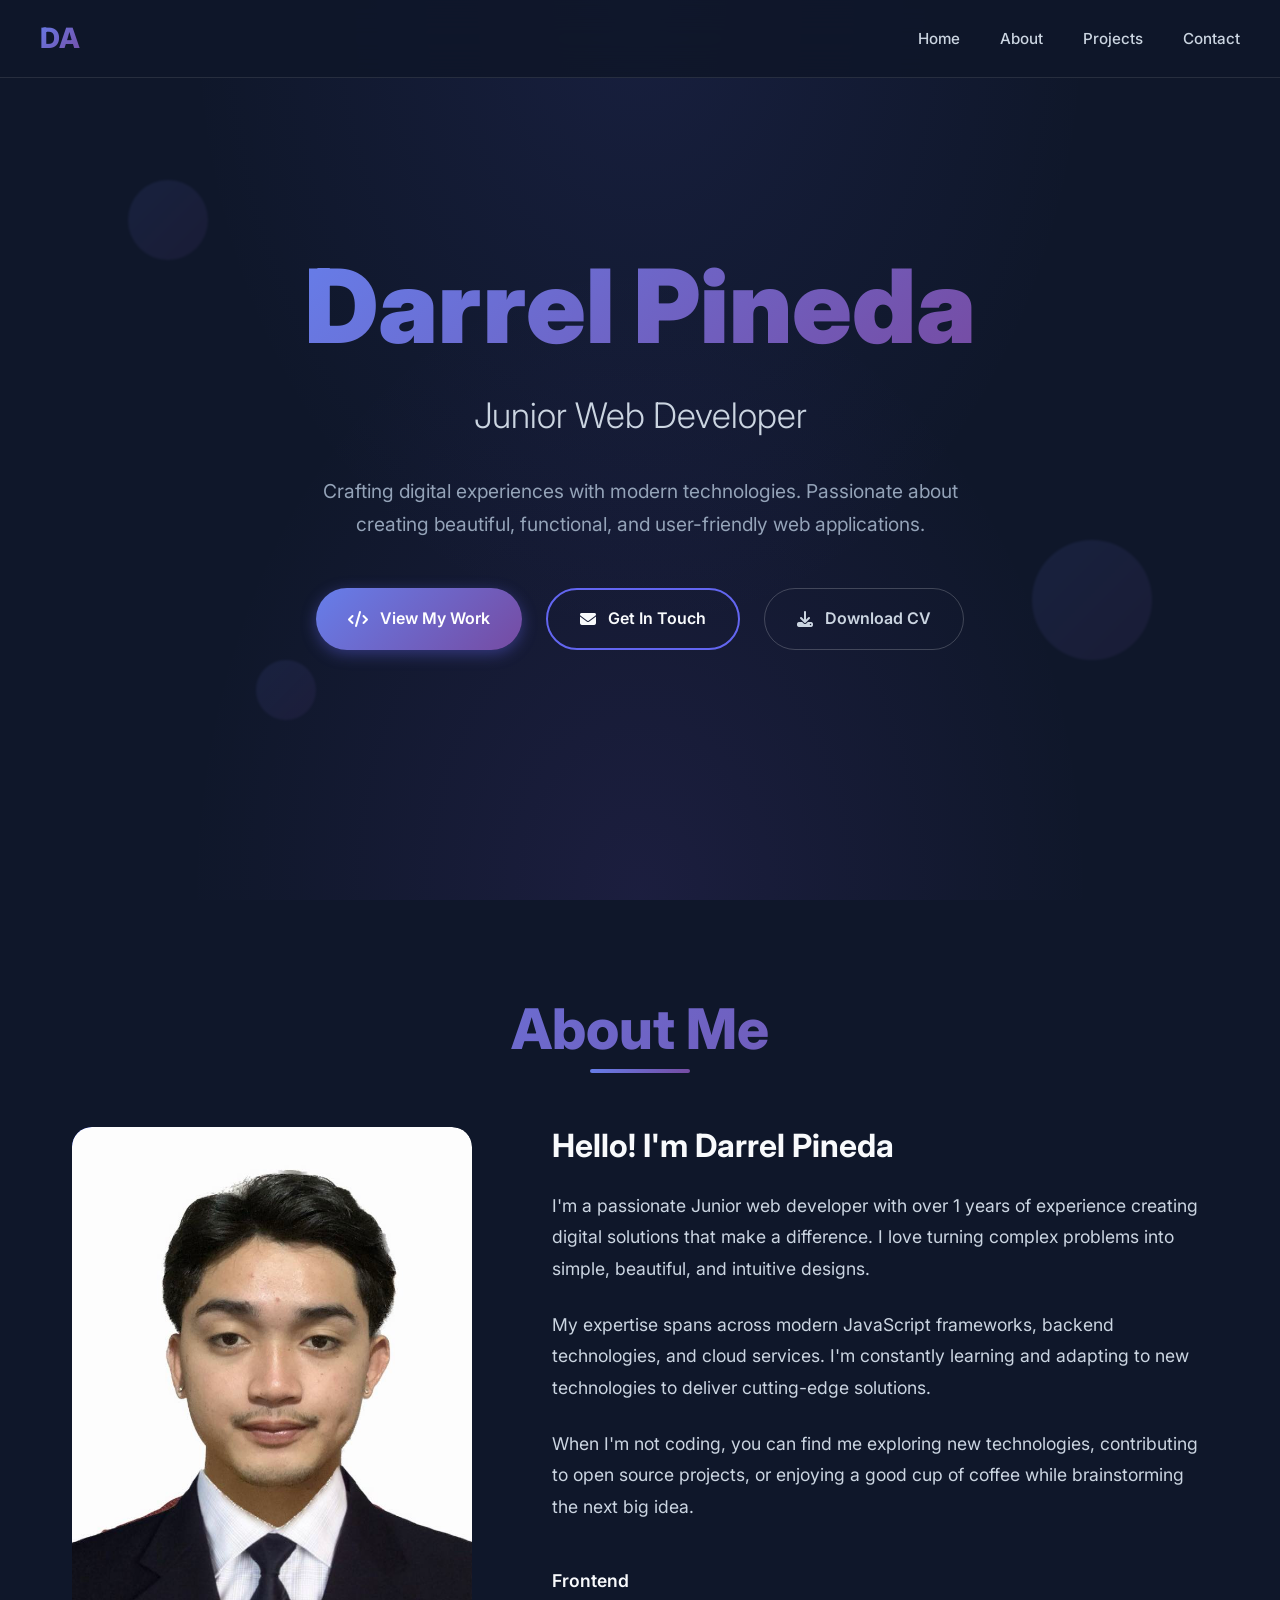
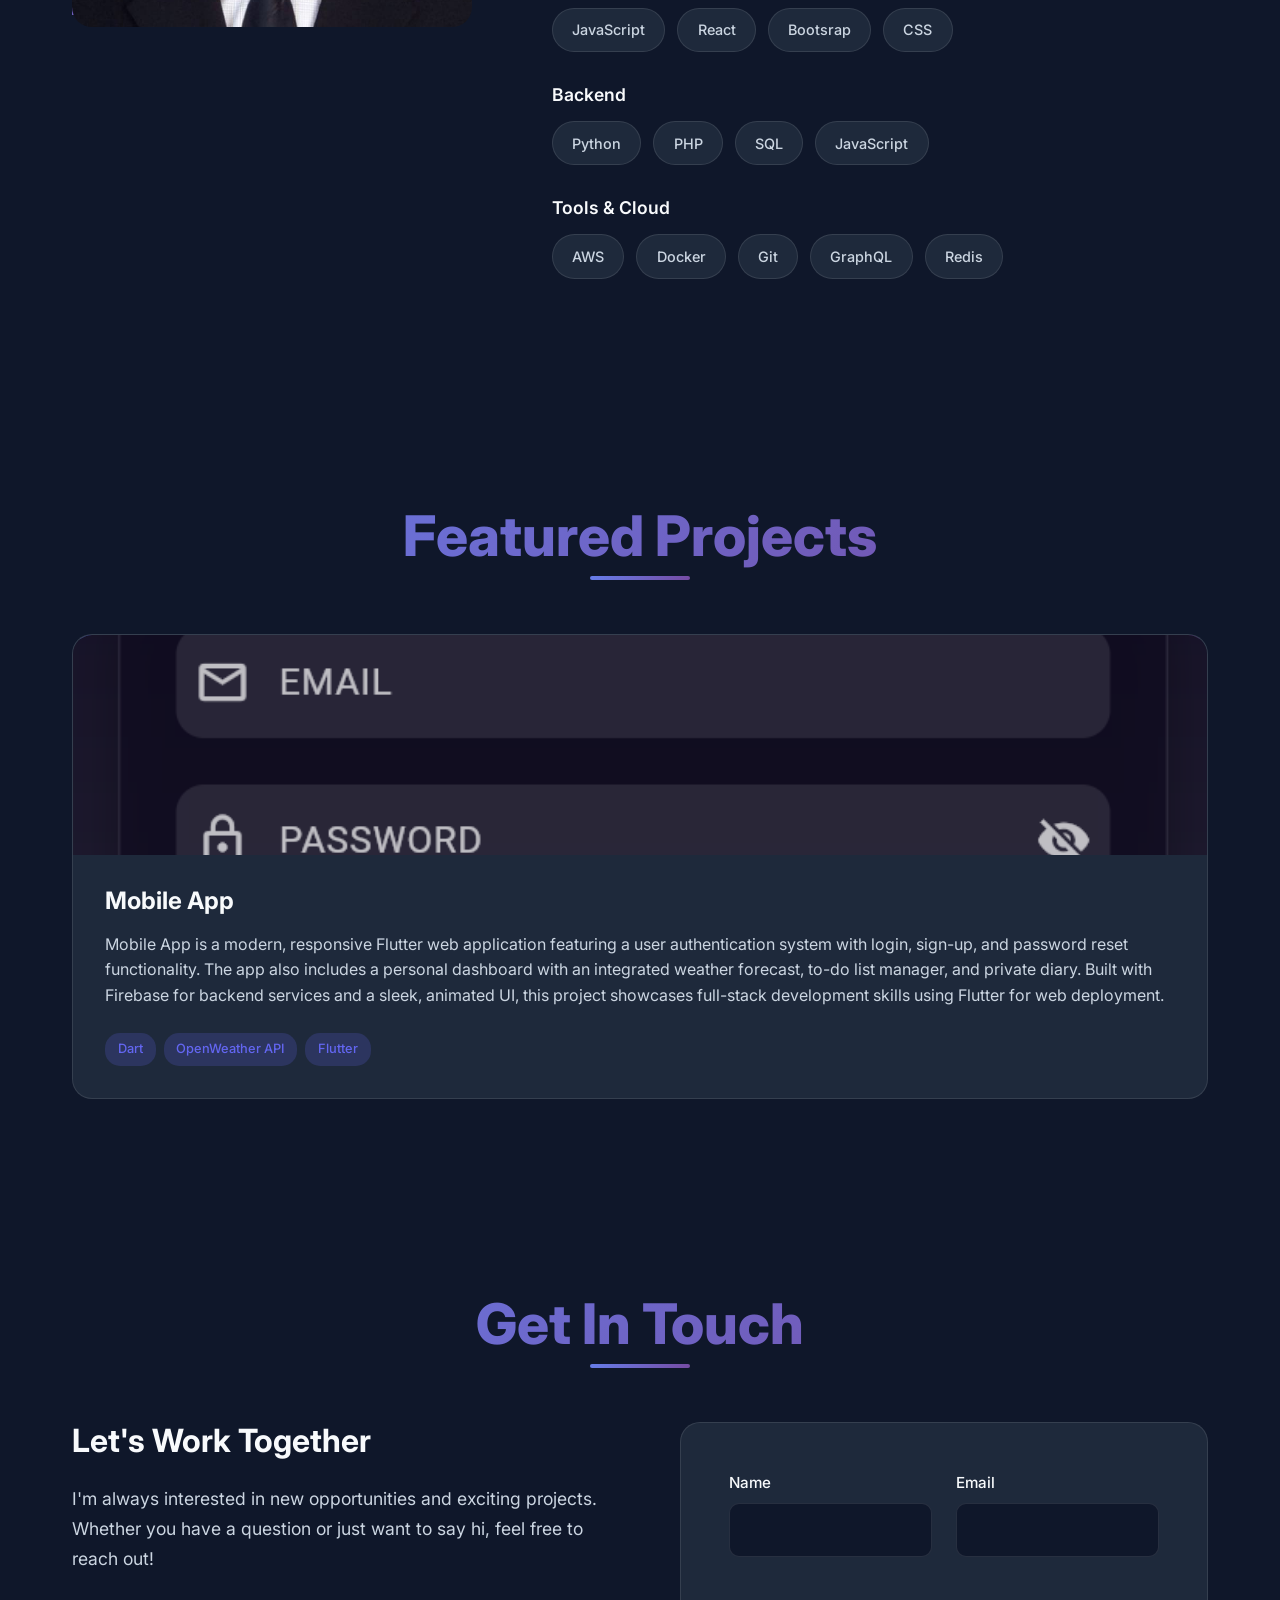
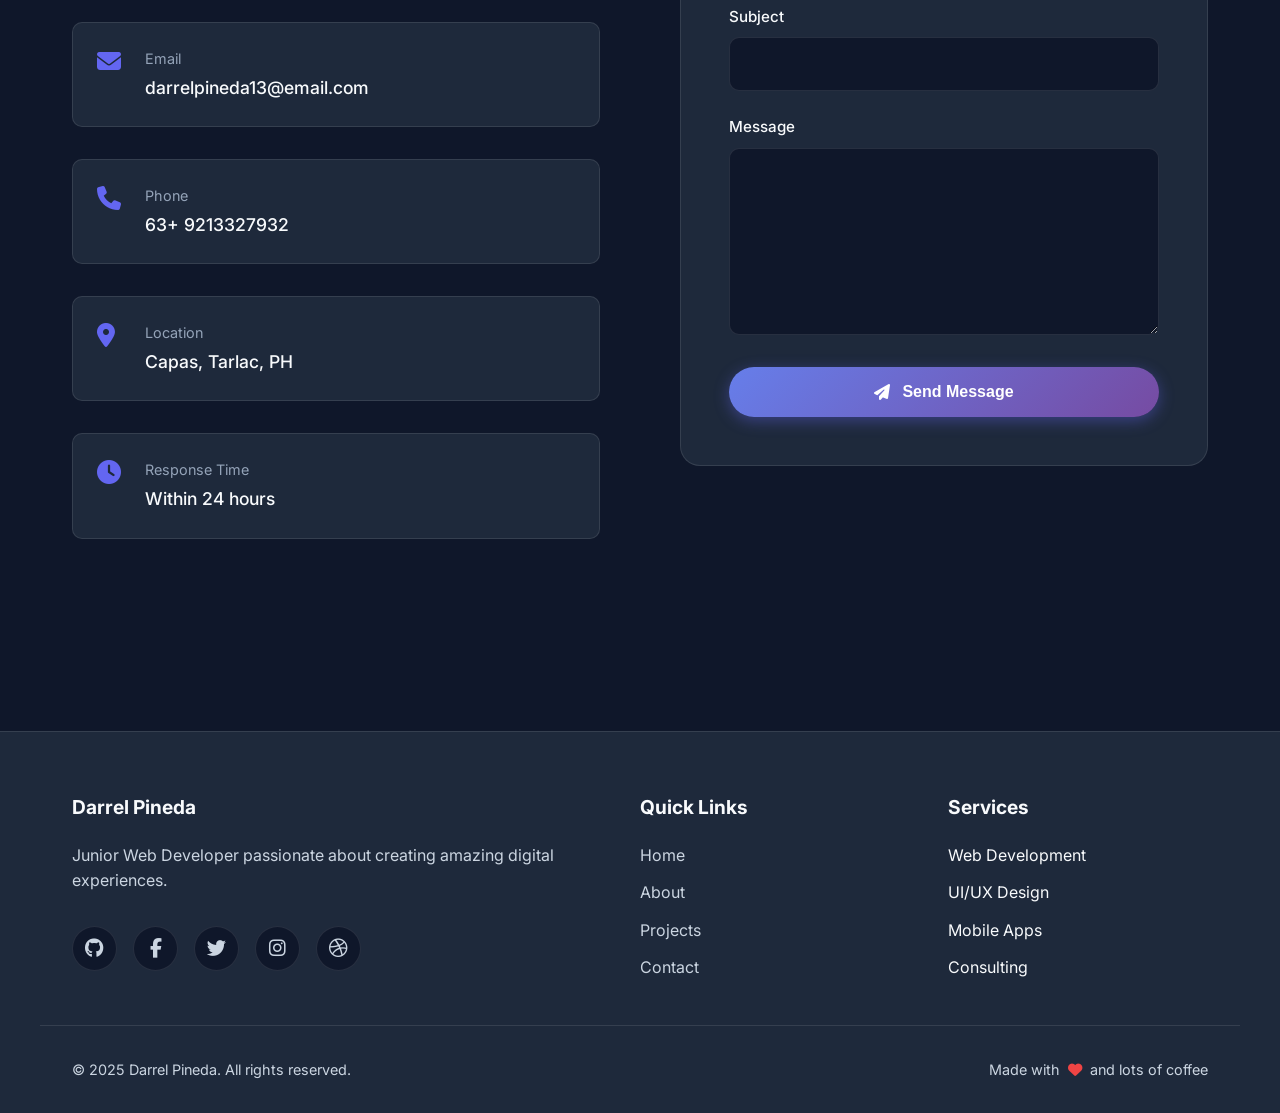
==== commit cd5197a1: "Change Something" ====
--- a/index.html
+++ b/index.html
@@ -139,16 +139,16 @@
     <div class="projects-grid">
         <div class="project-card" data-project="weather">
             <div class="project-image">
-                <img src="images/projects/weather-dashboard.jpg" alt="Weather Dashboard" loading="lazy">
+                <img src="images/projects/screen.png" alt="Mobile App" loading="lazy">
                 <div class="project-overlay">
                     <div class="project-links">
-                        <a href="#" class="project-link" target="_blank">
-                            <i class="fas fa-external-link-alt"></i>
-                        </a>
-                        <a href="#" class="project-link" target="_blank">
-                            <i class="fab fa-github"></i>
-                        </a>
-                    </div>
+    <a href="https://darrelpineda.github.io/myfirstproject/" class="project-link" target="_blank">
+    <i class="fas fa-external-link-alt"></i>
+</a>
+    <a href="#" class="project-link" target="_blank">
+        <i class="fab fa-github"></i>
+    </a>
+</div>
                 </div>
             </div>
             <div class="project-content">
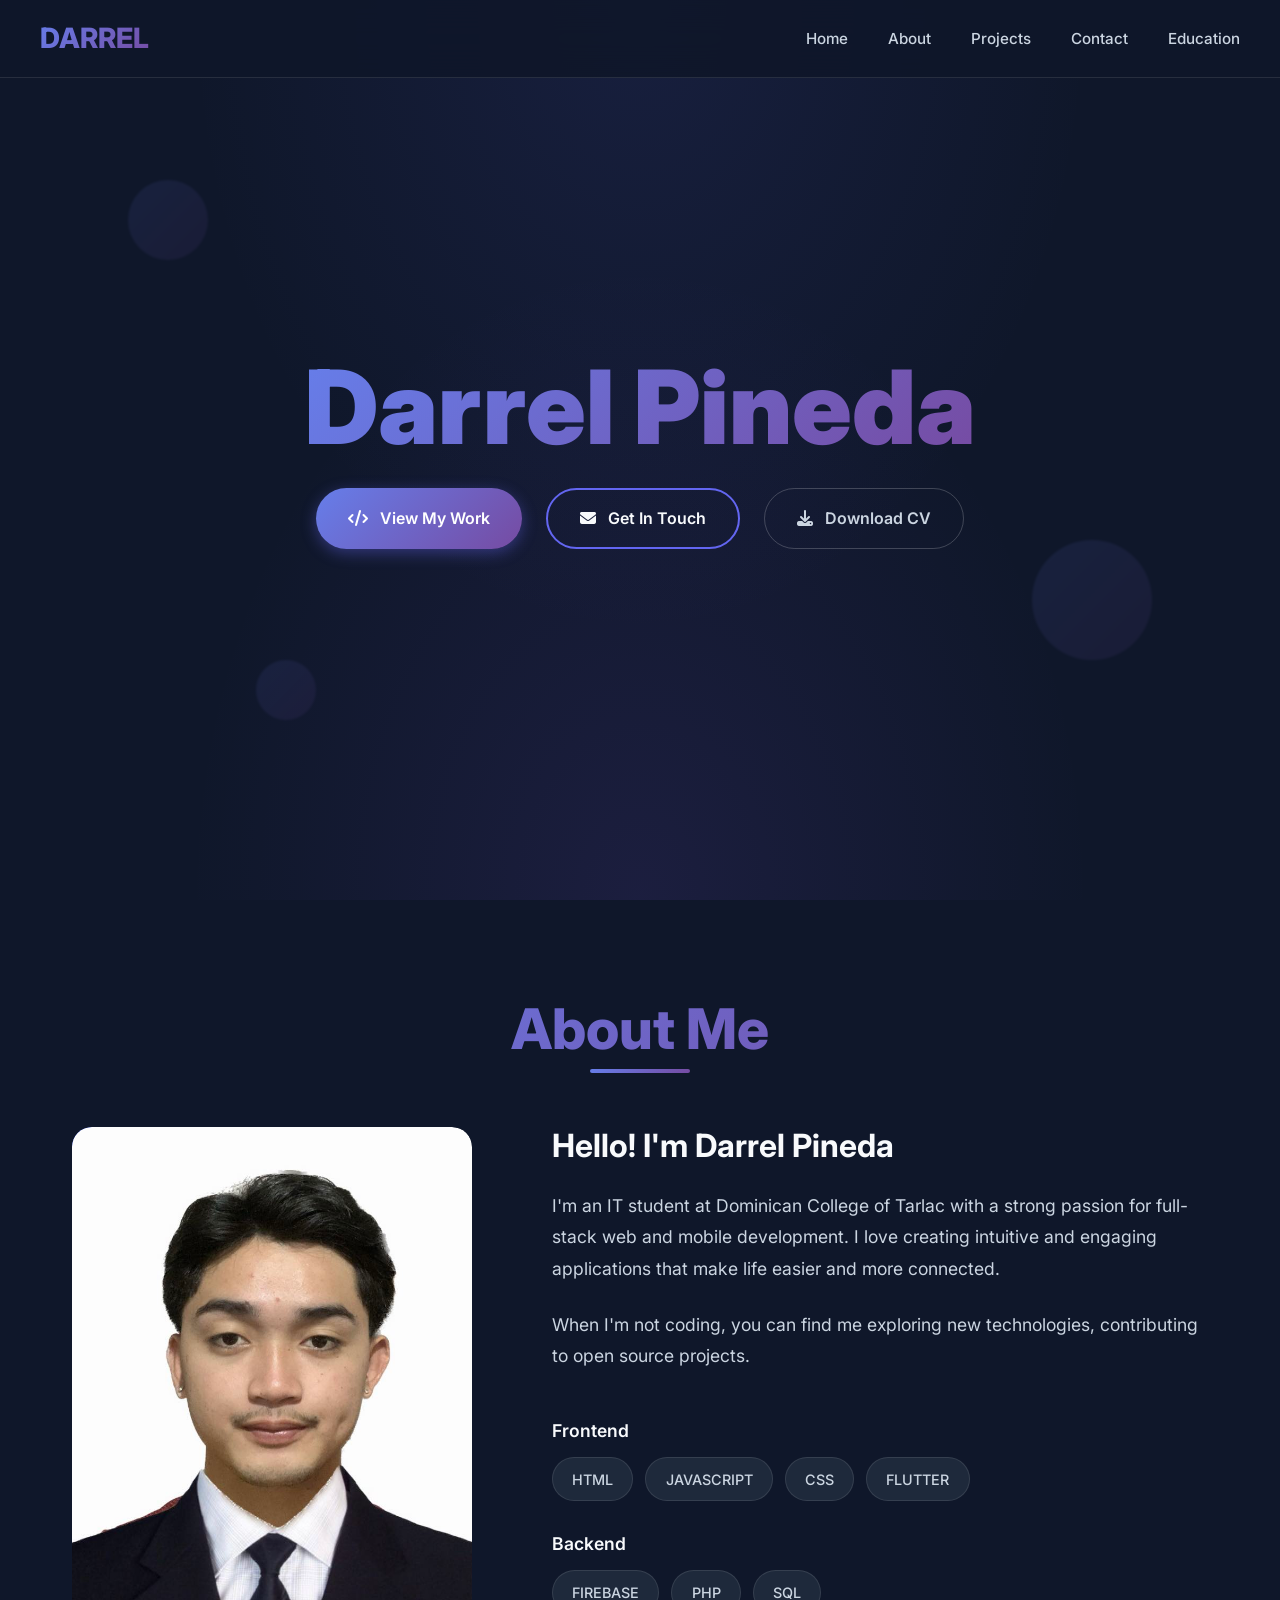
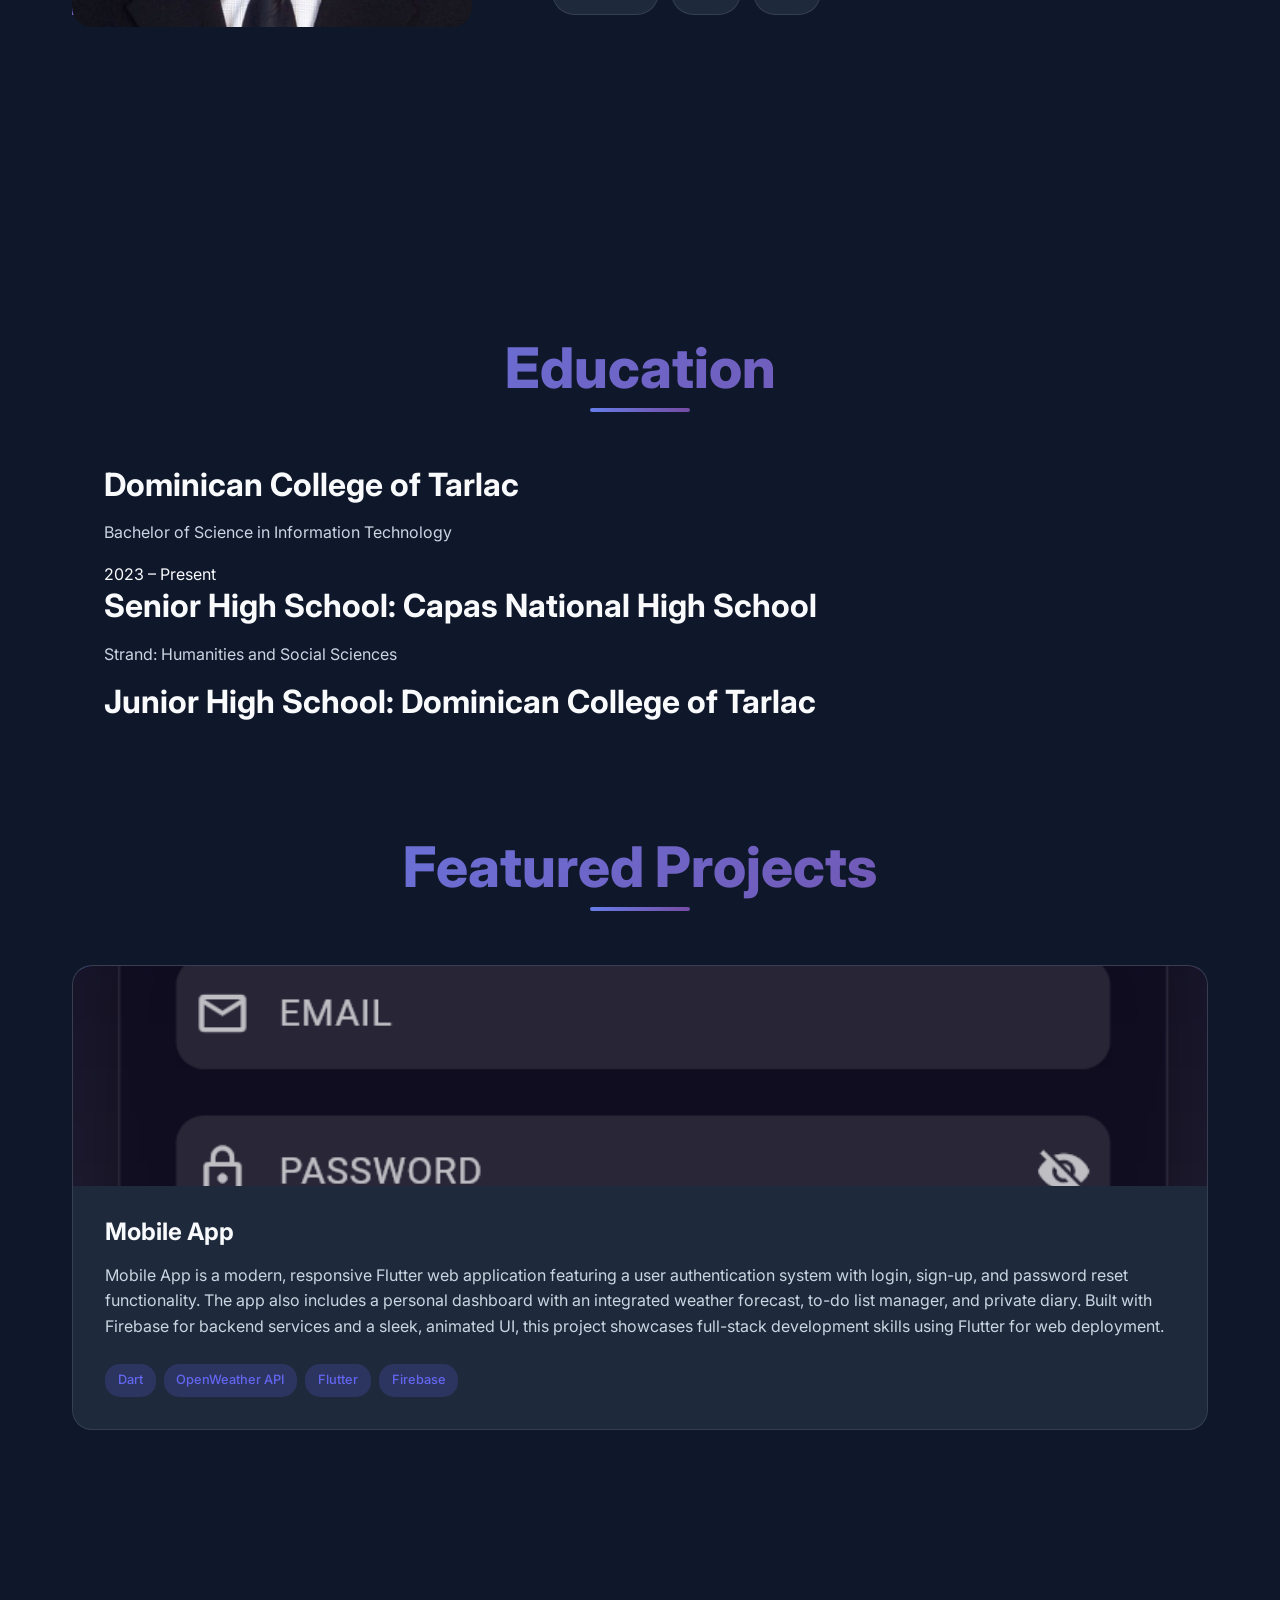
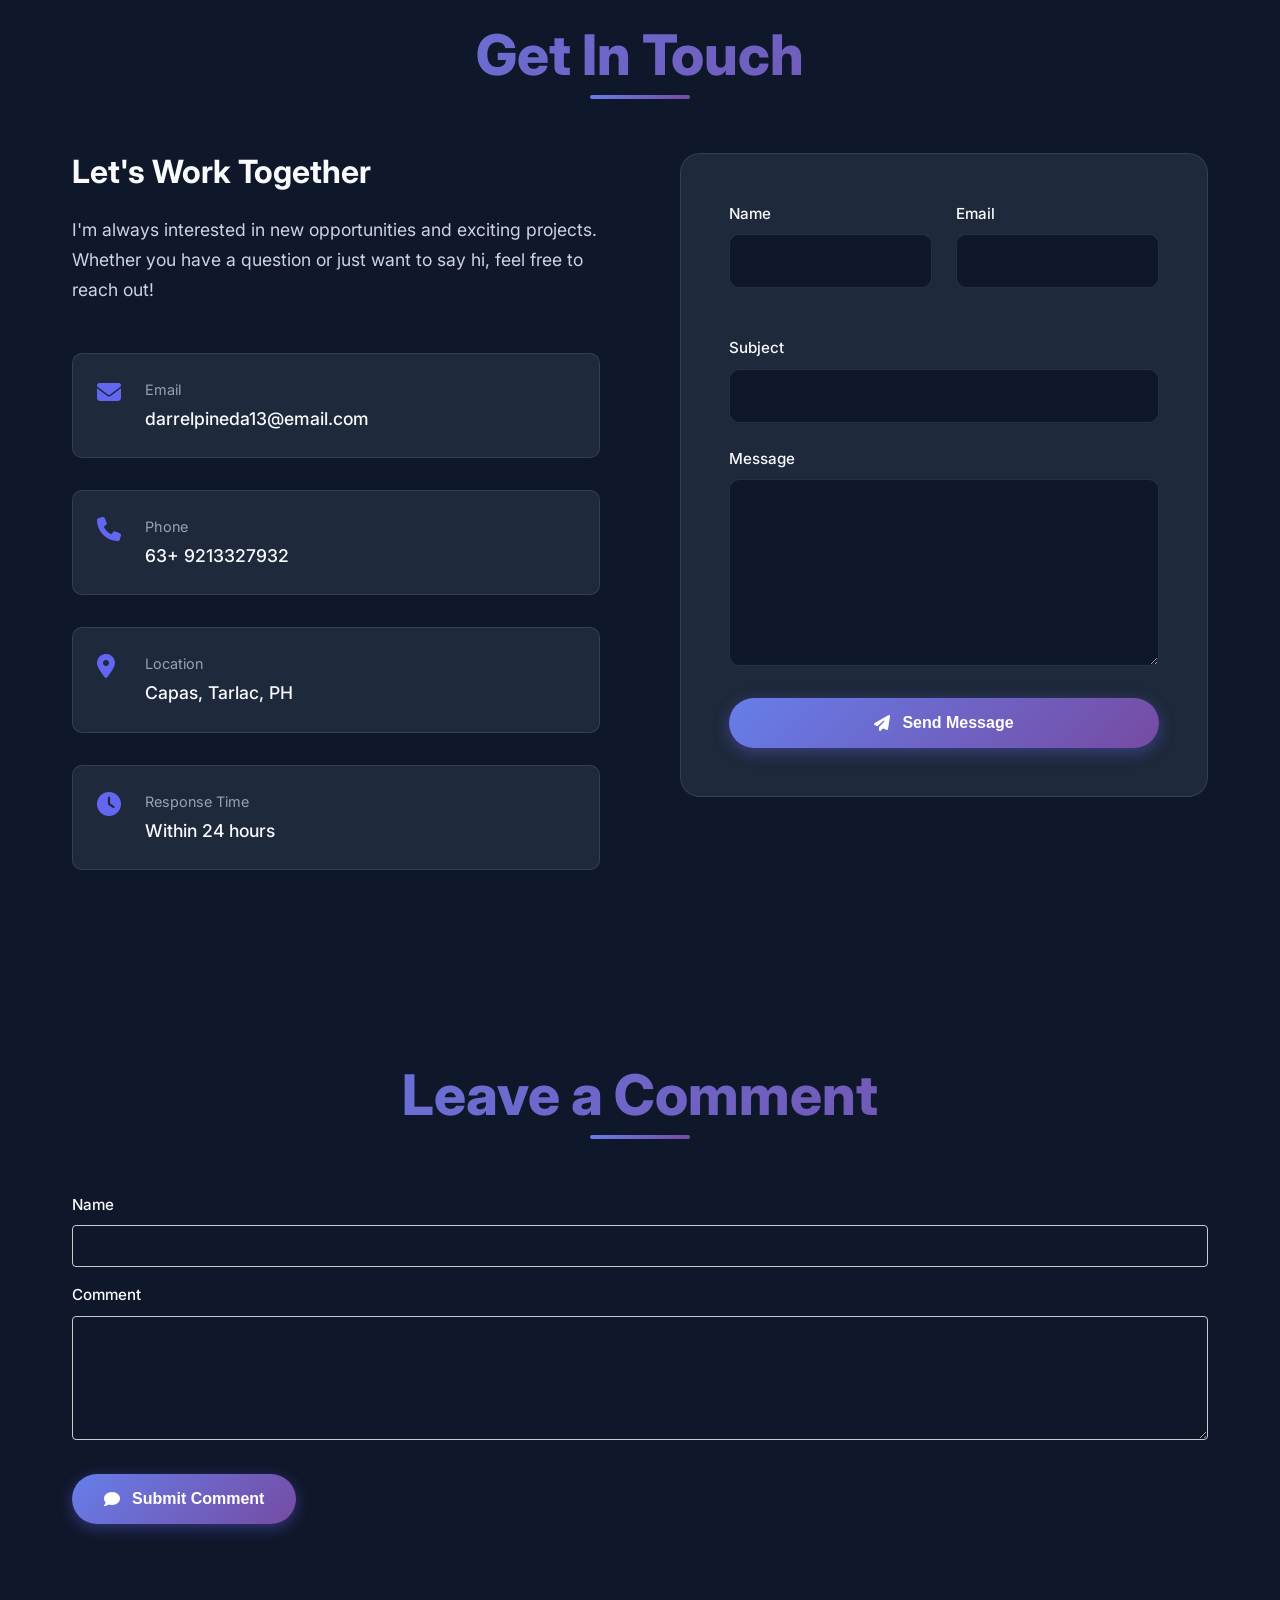
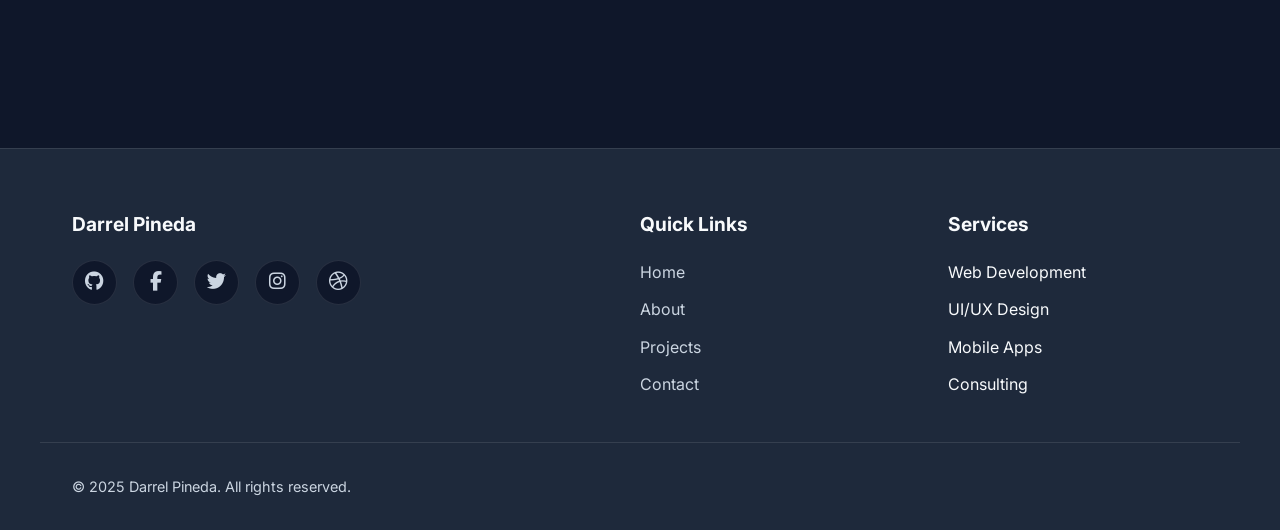
==== commit 1bccca96: "Renamed resume.html to index.html for GitHub Pages" ====
--- a/index.html
+++ b/index.html
@@ -3,14 +3,11 @@
 <head>
     <meta charset="UTF-8">
     <meta name="viewport" content="width=device-width, initial-scale=1.0">
-    <title>Darrel Pineda - Web Developer</title>
+    <title>Darrel Pineda - Aspiring Web Developer</title>
     <meta name="description" content="Full Stack Web Developer specializing in modern web technologies">
     <meta name="keywords" content="web developer, full stack, javascript, react, node.js">
 
-    <!-- Favicon -->
-    <link rel="icon" type="image/x-icon" href="assets/favicon.ico">
-
-    <!-- External Fonts and Icons -->
+
     <link href="https://cdnjs.cloudflare.com/ajax/libs/font-awesome/6.4.0/css/all.min.css" rel="stylesheet">
     <link rel="preconnect" href="https://fonts.googleapis.com">
     <link rel="preconnect" href="https://fonts.gstatic.com" crossorigin>
@@ -25,19 +22,14 @@
     <!-- Navigation -->
     <nav id="navbar">
         <div class="nav-container">
-            <div class="logo">DA</div>
+            <div class="logo">DARREL</div>
             <ul class="nav-links">
                 <li><a href="#home">Home</a></li>
                 <li><a href="#about">About</a></li>
                 <li><a href="#projects">Projects</a></li>
                 <li><a href="#contact">Contact</a></li>
+                <li><a href="#education">Education</a></li>
             </ul>
-            <div class="mobile-menu">
-                <span></span>
-                <span></span>
-                <span></span>
-            </div>
-        </div>
     </nav>
 
     <!-- Progress Bar -->
@@ -51,12 +43,7 @@
             <div class="floating-element"></div>
         </div>
         <div class="hero-content">
-            <h1>Darrel Pineda</h1>
-            <p class="subtitle">Junior Web Developer</p>
-            <p class="description">
-                Crafting digital experiences with modern technologies. 
-                Passionate about creating beautiful, functional, and user-friendly web applications.
-            </p>
+            <h1> Darrel Pineda</h1>
             <div class="cta-buttons">
                 <a href="#projects" class="btn btn-primary">
                     <i class="fas fa-code"></i>
@@ -66,10 +53,10 @@
                     <i class="fas fa-envelope"></i>
                     Get In Touch
                 </a>
-                <a href="assets/resume.pdf" class="btn btn-outline" download>
+                <a href="assets/darrel-pineda-resume.pdf.pdf" class="btn btn-outline" download>
                     <i class="fas fa-download"></i>
                     Download CV
-                </a>
+                    </a>
             </div>
         </div>
     </section>
@@ -85,48 +72,31 @@
             <div class="about-text">
                 <h3>Hello! I'm Darrel Pineda</h3>
                 <p>
-                    I'm a passionate Junior web developer with over 1 years of experience 
-                    creating digital solutions that make a difference. I love turning complex 
-                    problems into simple, beautiful, and intuitive designs.
-                </p>
-                <p>
-                    My expertise spans across modern JavaScript frameworks, backend technologies, 
-                    and cloud services. I'm constantly learning and adapting to new technologies 
-                    to deliver cutting-edge solutions.
+                     I'm an IT student at Dominican College of Tarlac with a strong passion for full-stack web and mobile development.
+                      I love creating intuitive and engaging applications that make life easier and more connected.
                 </p>
                 <p>
                     When I'm not coding, you can find me exploring new technologies, 
-                    contributing to open source projects, or enjoying a good cup of coffee 
-                    while brainstorming the next big idea.
+                    contributing to open source projects.
                 </p>
                 <div class="skills">
                     <div class="skill-category">
                         <h4>Frontend</h4>
                         <div class="skill-tags">
-                            <span class="skill-tag">JavaScript</span>
-                            <span class="skill-tag">React</span>
-                            <span class="skill-tag">Bootsrap</span>
+                            <span class="skill-tag">HTML</span>
+                            <span class="skill-tag">JAVASCRIPT</span>
                             <span class="skill-tag">CSS</span>
+                            <span class="skill-tag">FLUTTER</span>
                         </div>
                     </div>
                     <div class="skill-category">
                         <h4>Backend</h4>
                         <div class="skill-tags">
-                            <span class="skill-tag">Python</span>
+                            <span class="skill-tag">FIREBASE</span>
                             <span class="skill-tag">PHP</span>
                             <span class="skill-tag">SQL</span>
-                            <span class="skill-tag">JavaScript</span>
-                        </div>
-                    </div>
-                    <div class="skill-category">
-                        <h4>Tools & Cloud</h4>
-                        <div class="skill-tags">
-                            <span class="skill-tag">AWS</span>
-                            <span class="skill-tag">Docker</span>
-                            <span class="skill-tag">Git</span>
-                            <span class="skill-tag">GraphQL</span>
-                            <span class="skill-tag">Redis</span>
-                        </div>
+                        </div>
+                    </div>
                     </div>
                 </div>
             </div>
@@ -135,20 +105,40 @@
 
   <!-- Projects Section -->
 <section id="projects" class="section fade-in">
+    <!-- Education Section -->
+<section id="education" class="section fade-in">
+    <h2 class="section-title">Education</h2>
+
+    <div class="education-item">
+        <h3>Dominican College of Tarlac</h3>
+        <p>Bachelor of Science in Information Technology</p>
+        <span class="date">2023 – Present</span>
+    </div>
+
+    <div class="education-item">
+        <h3>Senior High School: Capas National High School</h3>
+        <p>Strand: Humanities and Social Sciences</p>
+    </div>
+
+    <div class="education-item">
+        <h3>Junior High School: Dominican College of Tarlac</h3>
+    </div>
+</section>
+
     <h2 class="section-title">Featured Projects</h2>
     <div class="projects-grid">
-        <div class="project-card" data-project="weather">
+        <div class="project-card" data-project="project">
             <div class="project-image">
                 <img src="images/projects/screen.png" alt="Mobile App" loading="lazy">
                 <div class="project-overlay">
                     <div class="project-links">
-    <a href="https://darrelpineda.github.io/myfirstproject/" class="project-link" target="_blank">
-    <i class="fas fa-external-link-alt"></i>
-</a>
-    <a href="#" class="project-link" target="_blank">
-        <i class="fab fa-github"></i>
-    </a>
-</div>
+                    <a href="https://darrelpineda.github.io/myfirstproject/" class="project-link" target="_blank">
+                    <i class="fas fa-external-link-alt"></i>
+                </a>
+                    <a href="#" class="project-link" target="_blank">
+                        <i class="fab fa-github"></i>
+                    </a>
+                </div>
                 </div>
             </div>
             <div class="project-content">
@@ -158,6 +148,7 @@
                     <span class="tech-tag">Dart</span>
                     <span class="tech-tag">OpenWeather API</span>
                     <span class="tech-tag">Flutter</span>
+                    <span class="tech-tag">Firebase</span>
                 </div>
             </div>
         </div>
@@ -229,13 +220,30 @@
             </form>
         </div>
     </section>
+<!-- Comment Section -->
+<section id="comments" class="section fade-in">
+  <h2 class="section-title">Leave a Comment</h2>
+  <form id="comment-form" class="comment-form">
+    <div class="form-group">
+      <label for="comment-name">Name</label>
+      <input type="text" id="comment-name" name="comment-name" required />
+    </div>
+    <div class="form-group">
+      <label for="comment-text">Comment</label>
+      <textarea id="comment-text" name="comment-text" rows="4" required></textarea>
+    </div>
+    <button type="submit" class="btn btn-primary">
+      <i class="fas fa-comment"></i> Submit Comment
+    </button>
+  </form>
+  <div id="comments-list" class="comments-list"></div>
+</section>
 
     <!-- Footer -->
     <footer>
         <div class="footer-content">
             <div class="footer-section">
                 <h4>Darrel Pineda</h4>
-                <p>Junior Web Developer passionate about creating amazing digital experiences.</p>
                 <div class="social-links">
                     <a href="https://github.com/" target="_blank" aria-label="GitHub">
                         <i class="fab fa-github"></i>
@@ -278,7 +286,6 @@
         
         <div class="footer-bottom">
             <p>&copy; 2025 Darrel Pineda. All rights reserved.</p>
-            <p>Made with <i class="fas fa-heart"></i> and lots of coffee</p>
         </div>
     </footer>
 
--- a/css/style.css
+++ b/css/style.css
@@ -891,4 +891,39 @@
 .opacity-0 { opacity: 0; }
 .opacity-50 { opacity: 0.5; }
 .opacity-100 { opacity: 1; }
-
+/* Comment Section */
+.comment-form {
+  margin-top: 2rem;
+}
+
+.comment-form .form-group {
+  margin-bottom: 1rem;
+}
+
+.comment-form textarea,
+.comment-form input {
+  width: 100%;
+  padding: 10px;
+  font-family: 'Inter', sans-serif;
+  font-size: 1rem;
+  border: 1px solid #ccc;
+  border-radius: 4px;
+}
+
+.comment-form button {
+  margin-top: 10px;
+}
+
+.comments-list {
+  margin-top: 2rem;
+}
+
+.comment-box {
+  background: #f8f8f8;
+  padding: 1rem;
+  margin-bottom: 1rem;
+  border-radius: 6px;
+  border-left: 4px solid #3f72af;
+}
+
+
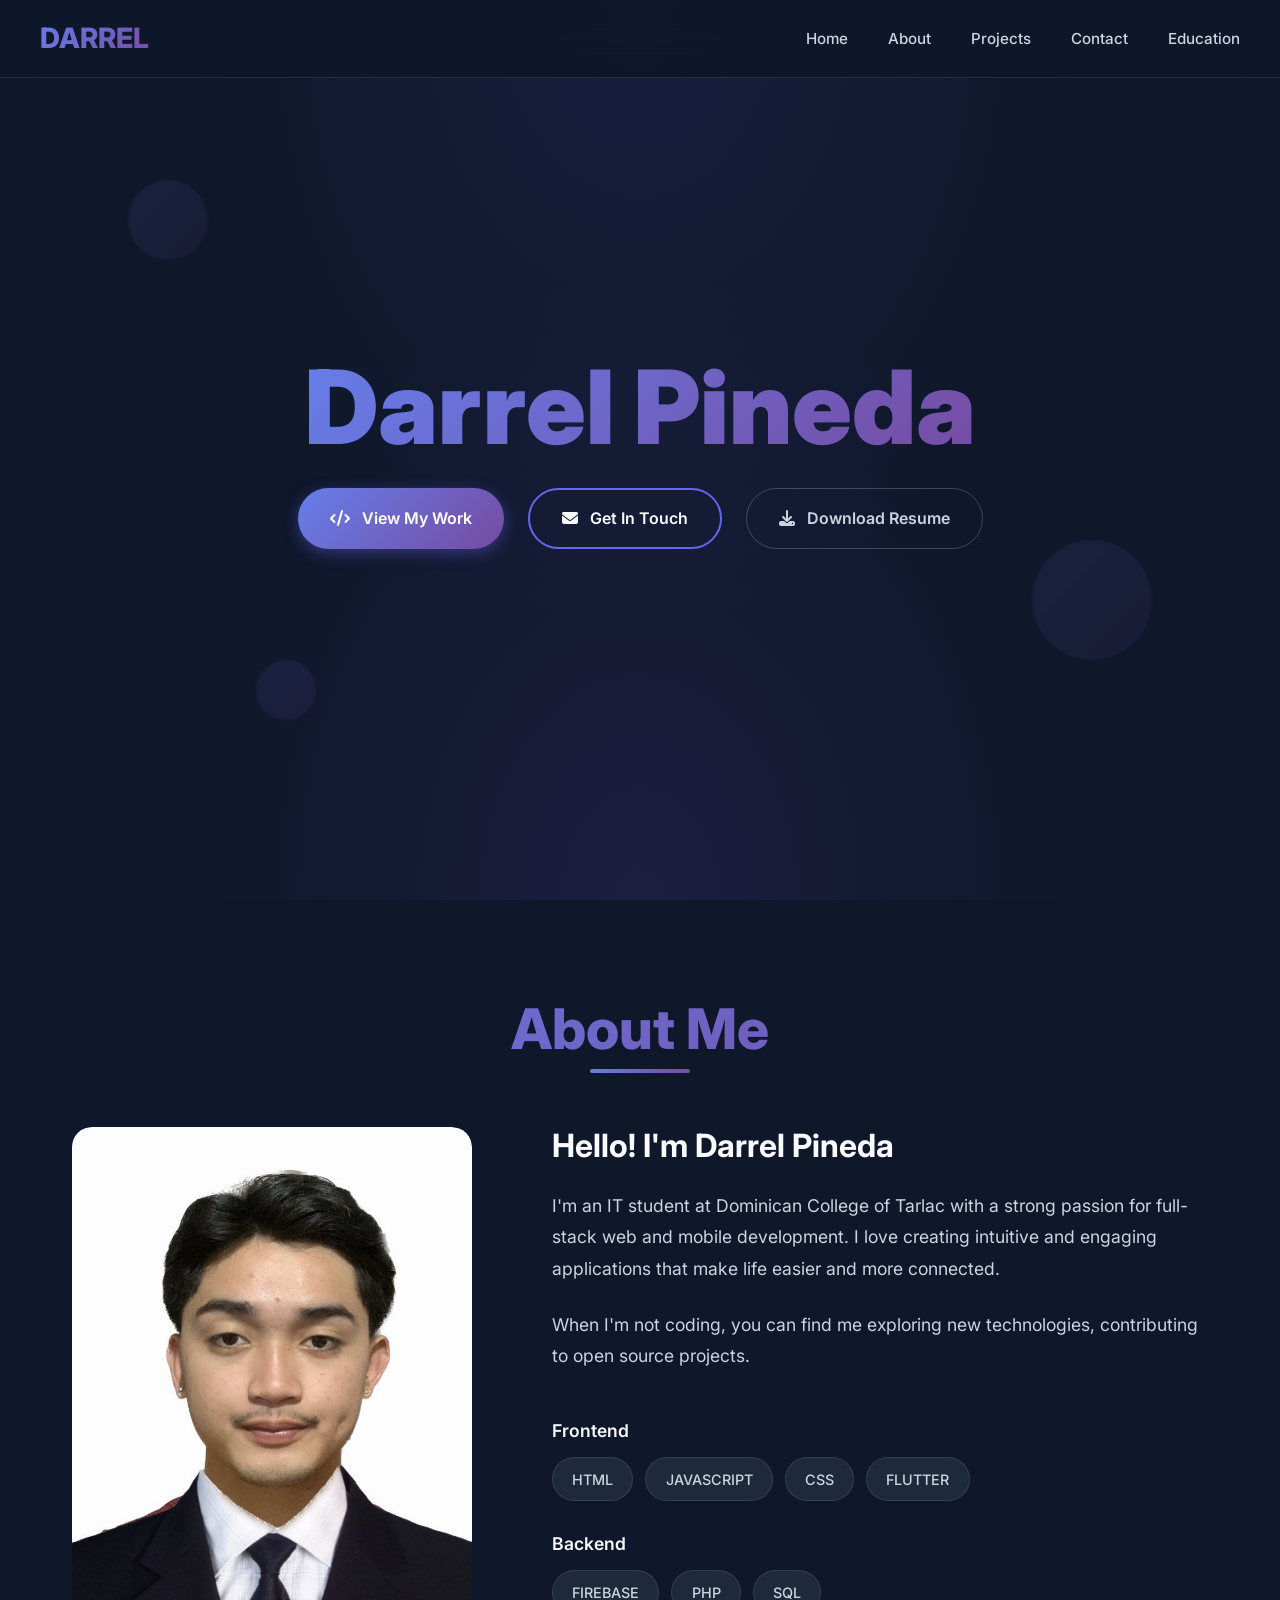
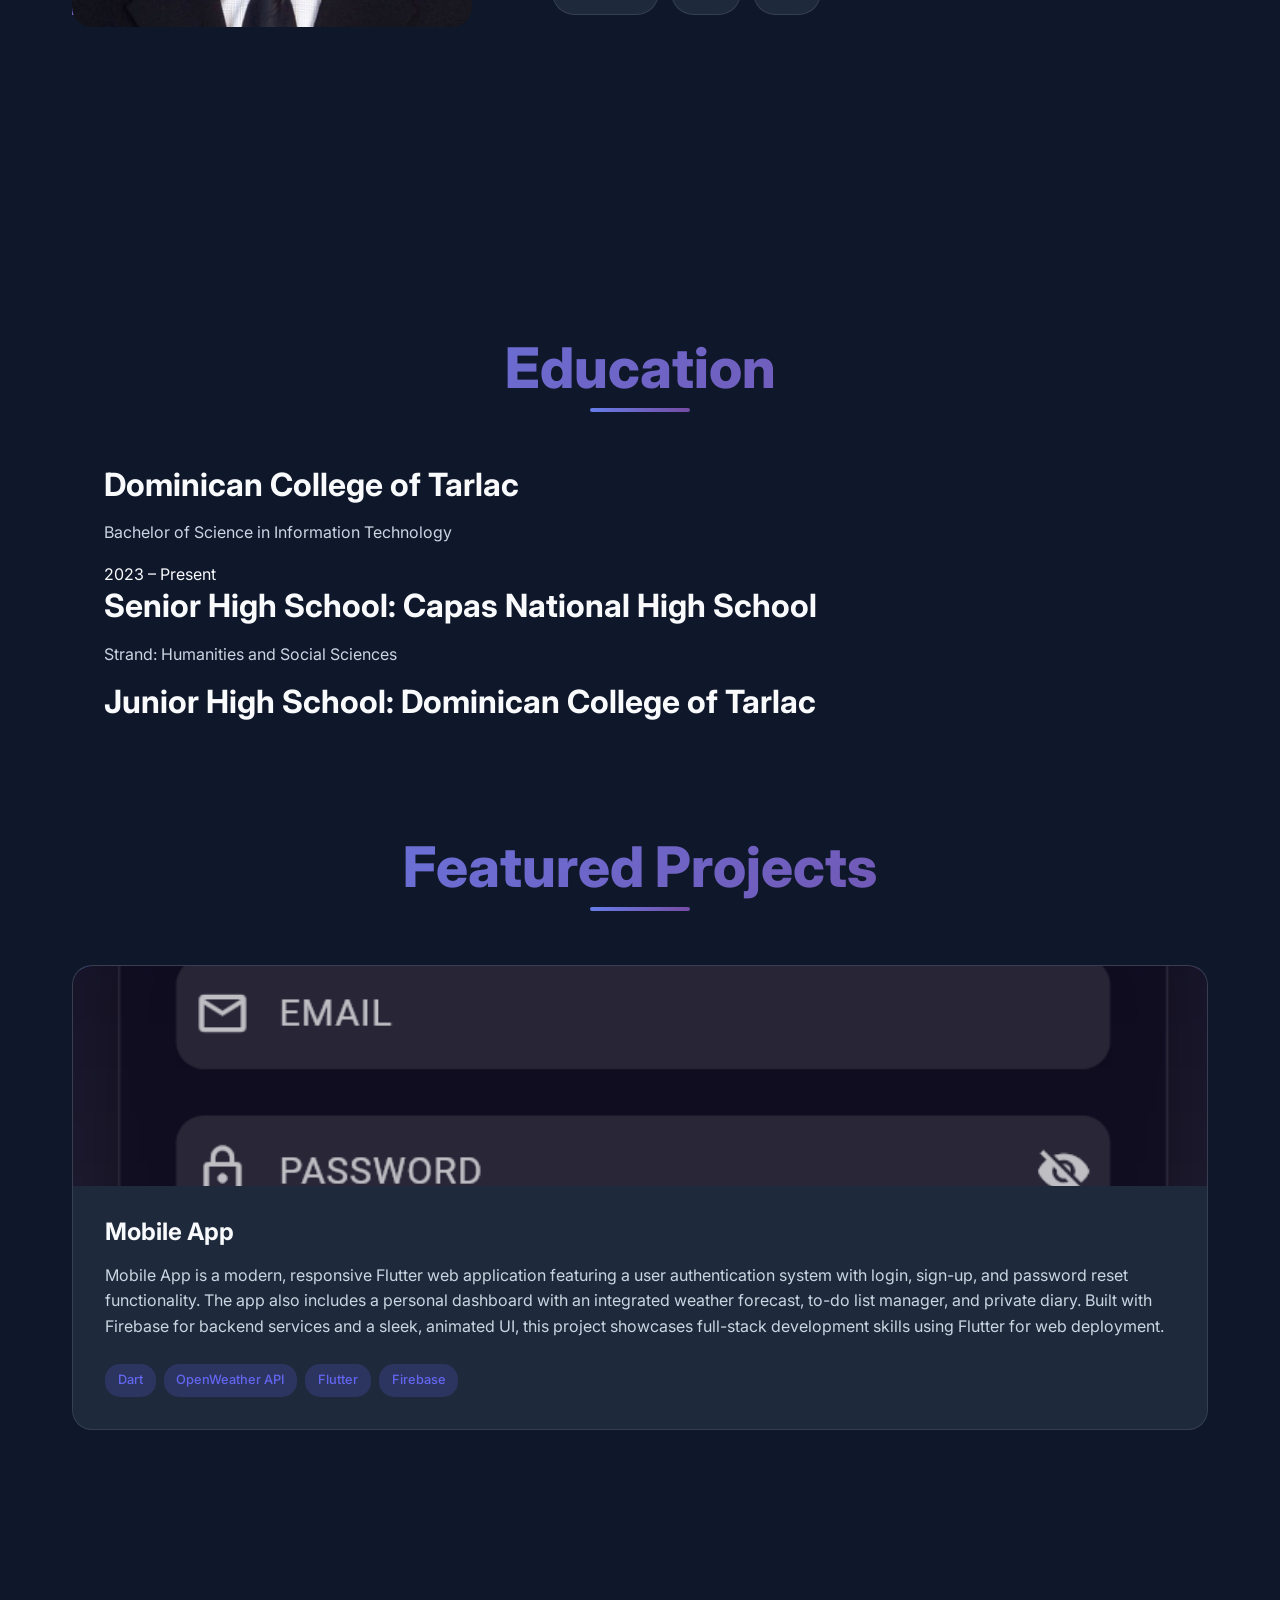
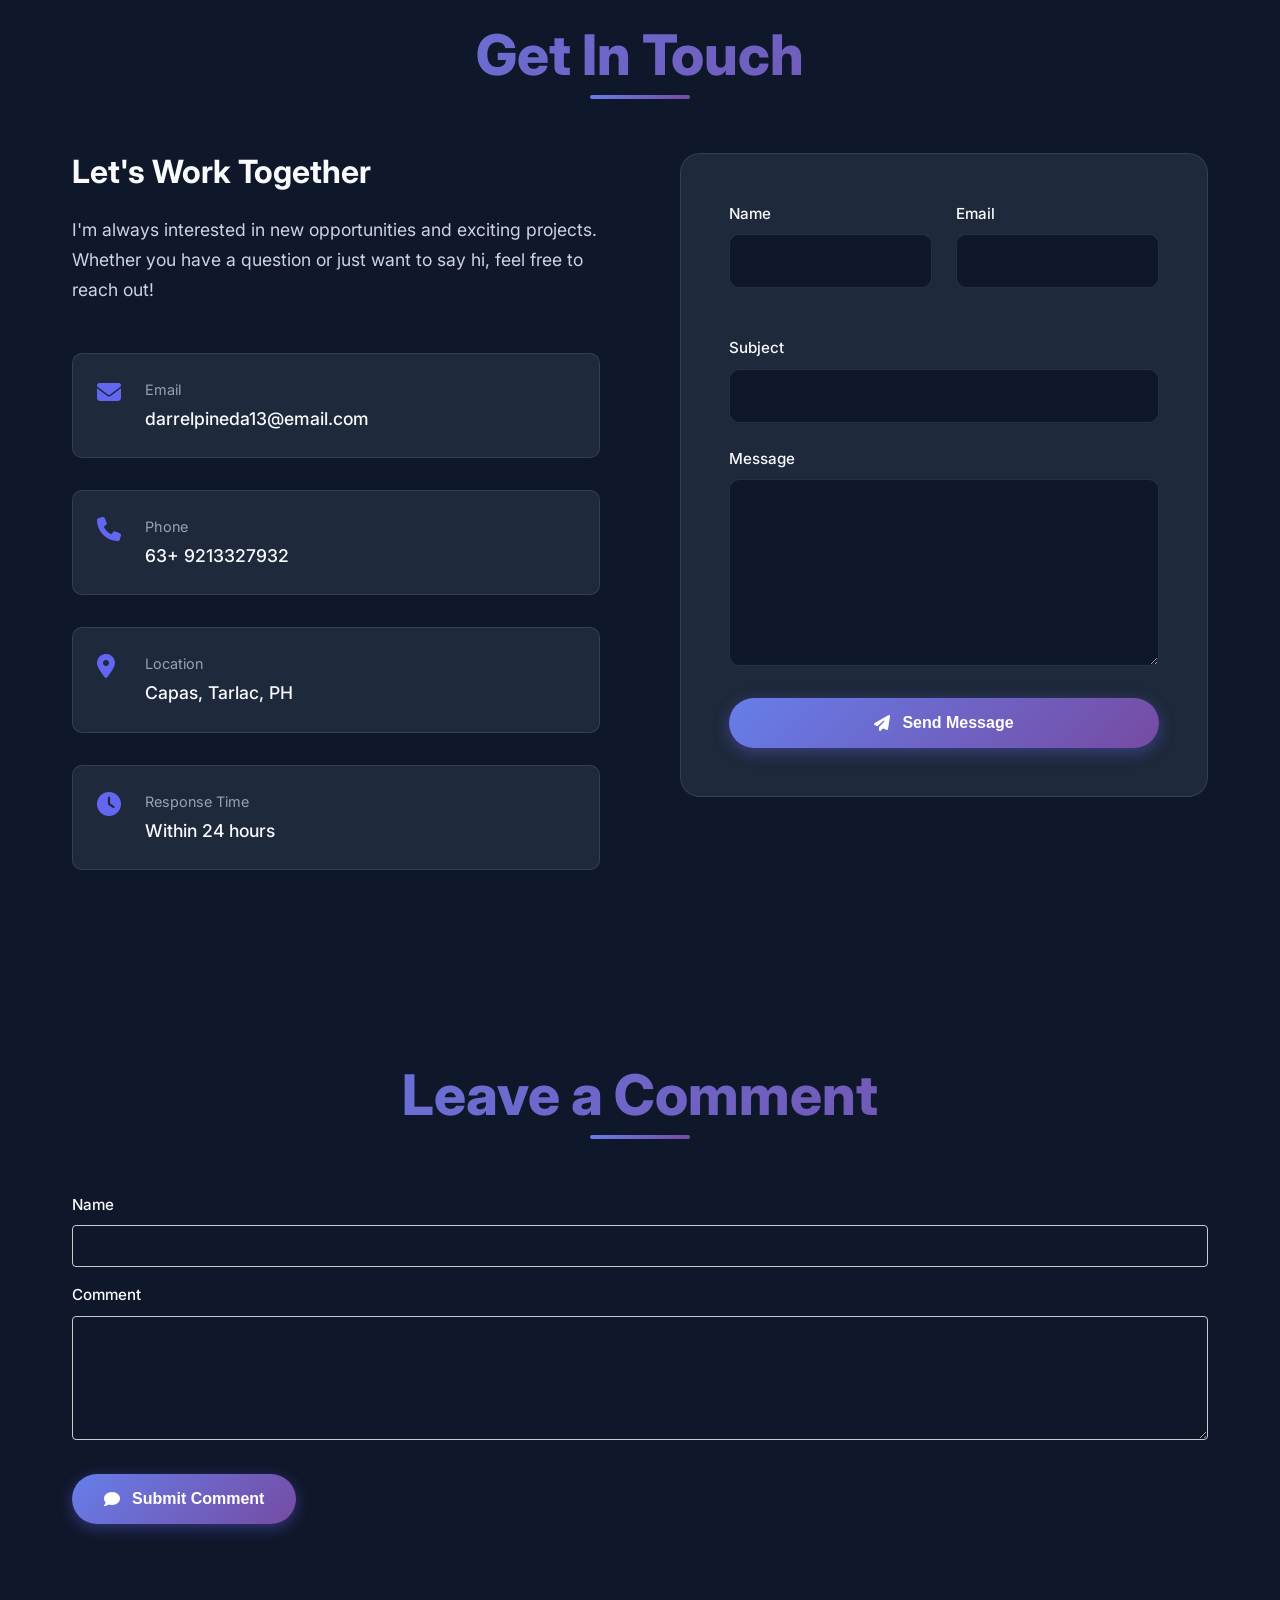
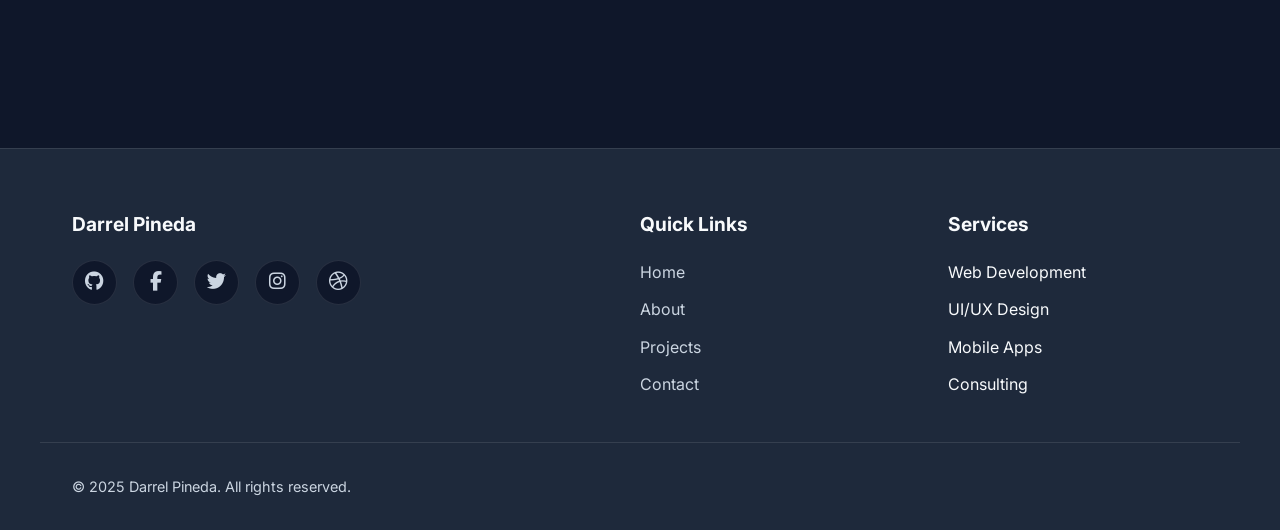
==== commit 3d73edea: "Initial commit" ====
--- a/index.html
+++ b/index.html
@@ -55,7 +55,7 @@
                 </a>
                 <a href="assets/darrel-pineda-resume.pdf.pdf" class="btn btn-outline" download>
                     <i class="fas fa-download"></i>
-                    Download CV
+                    Download Resume
                     </a>
             </div>
         </div>
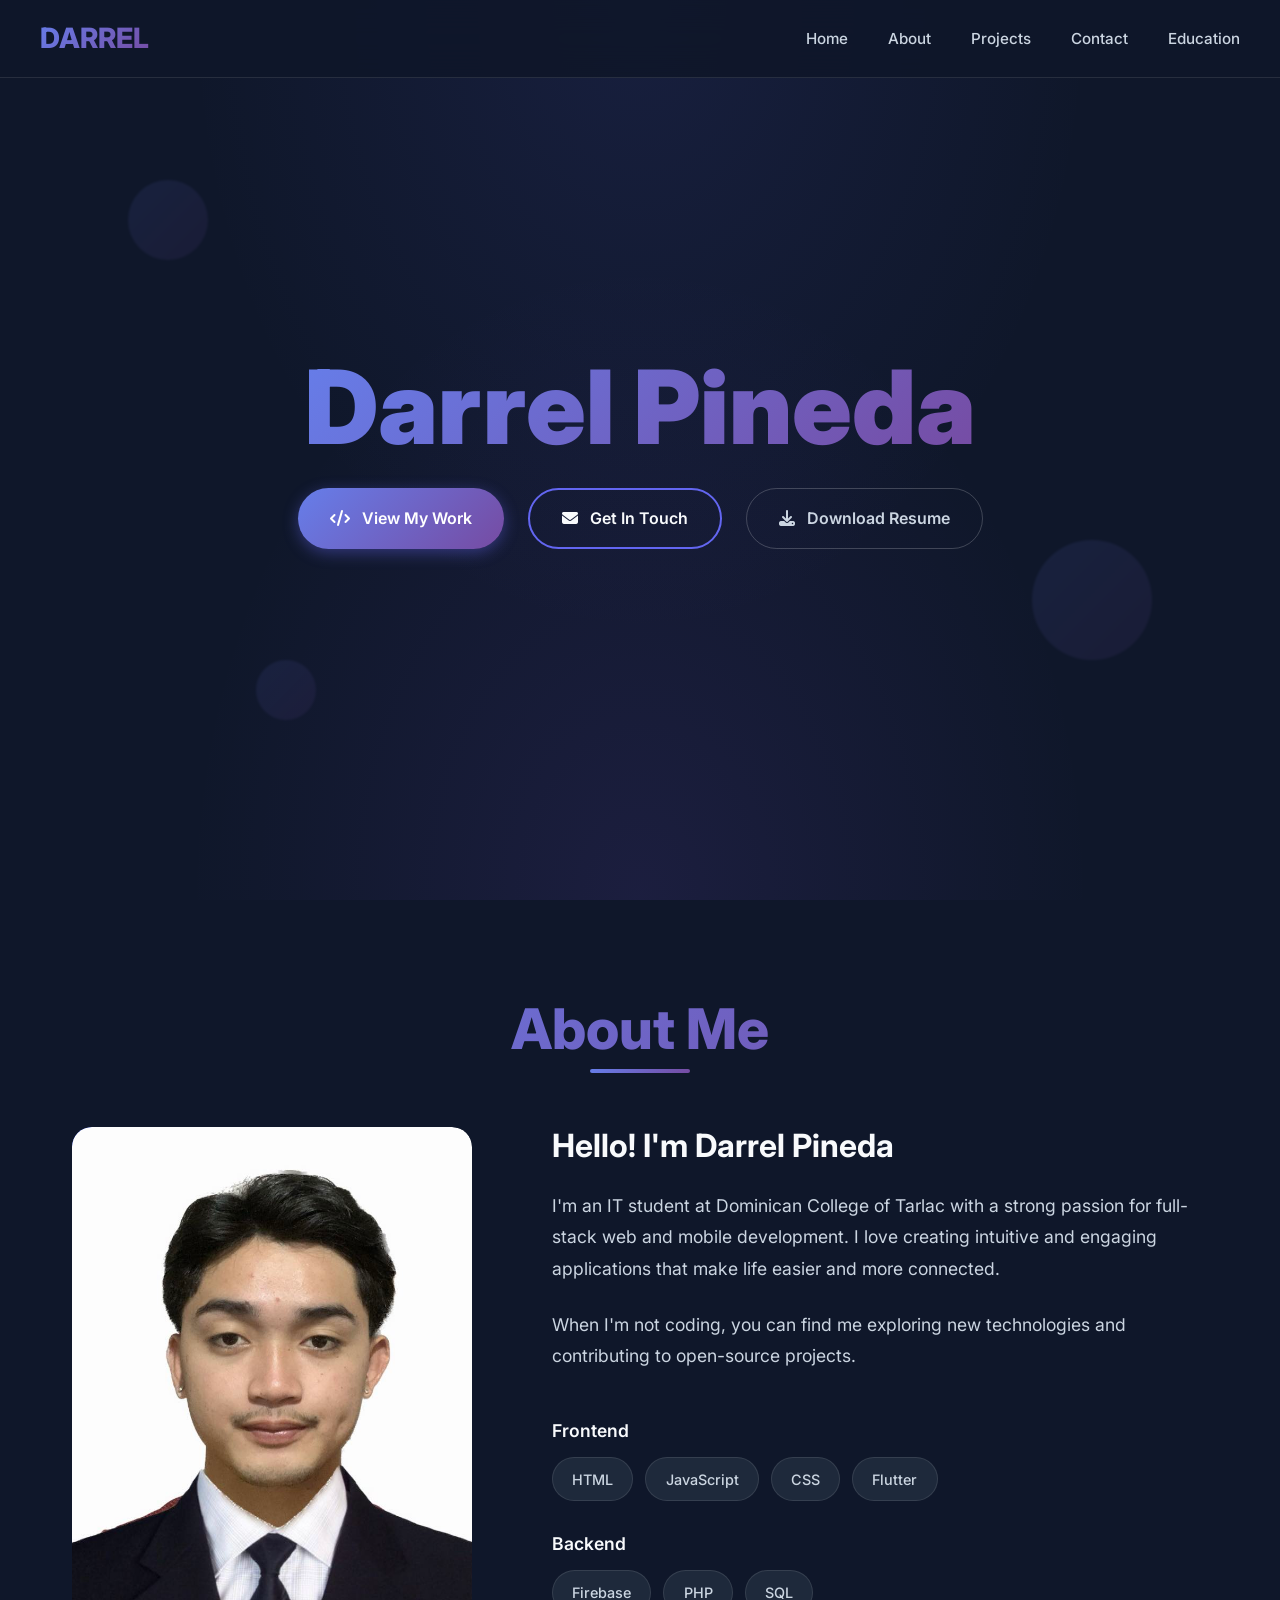
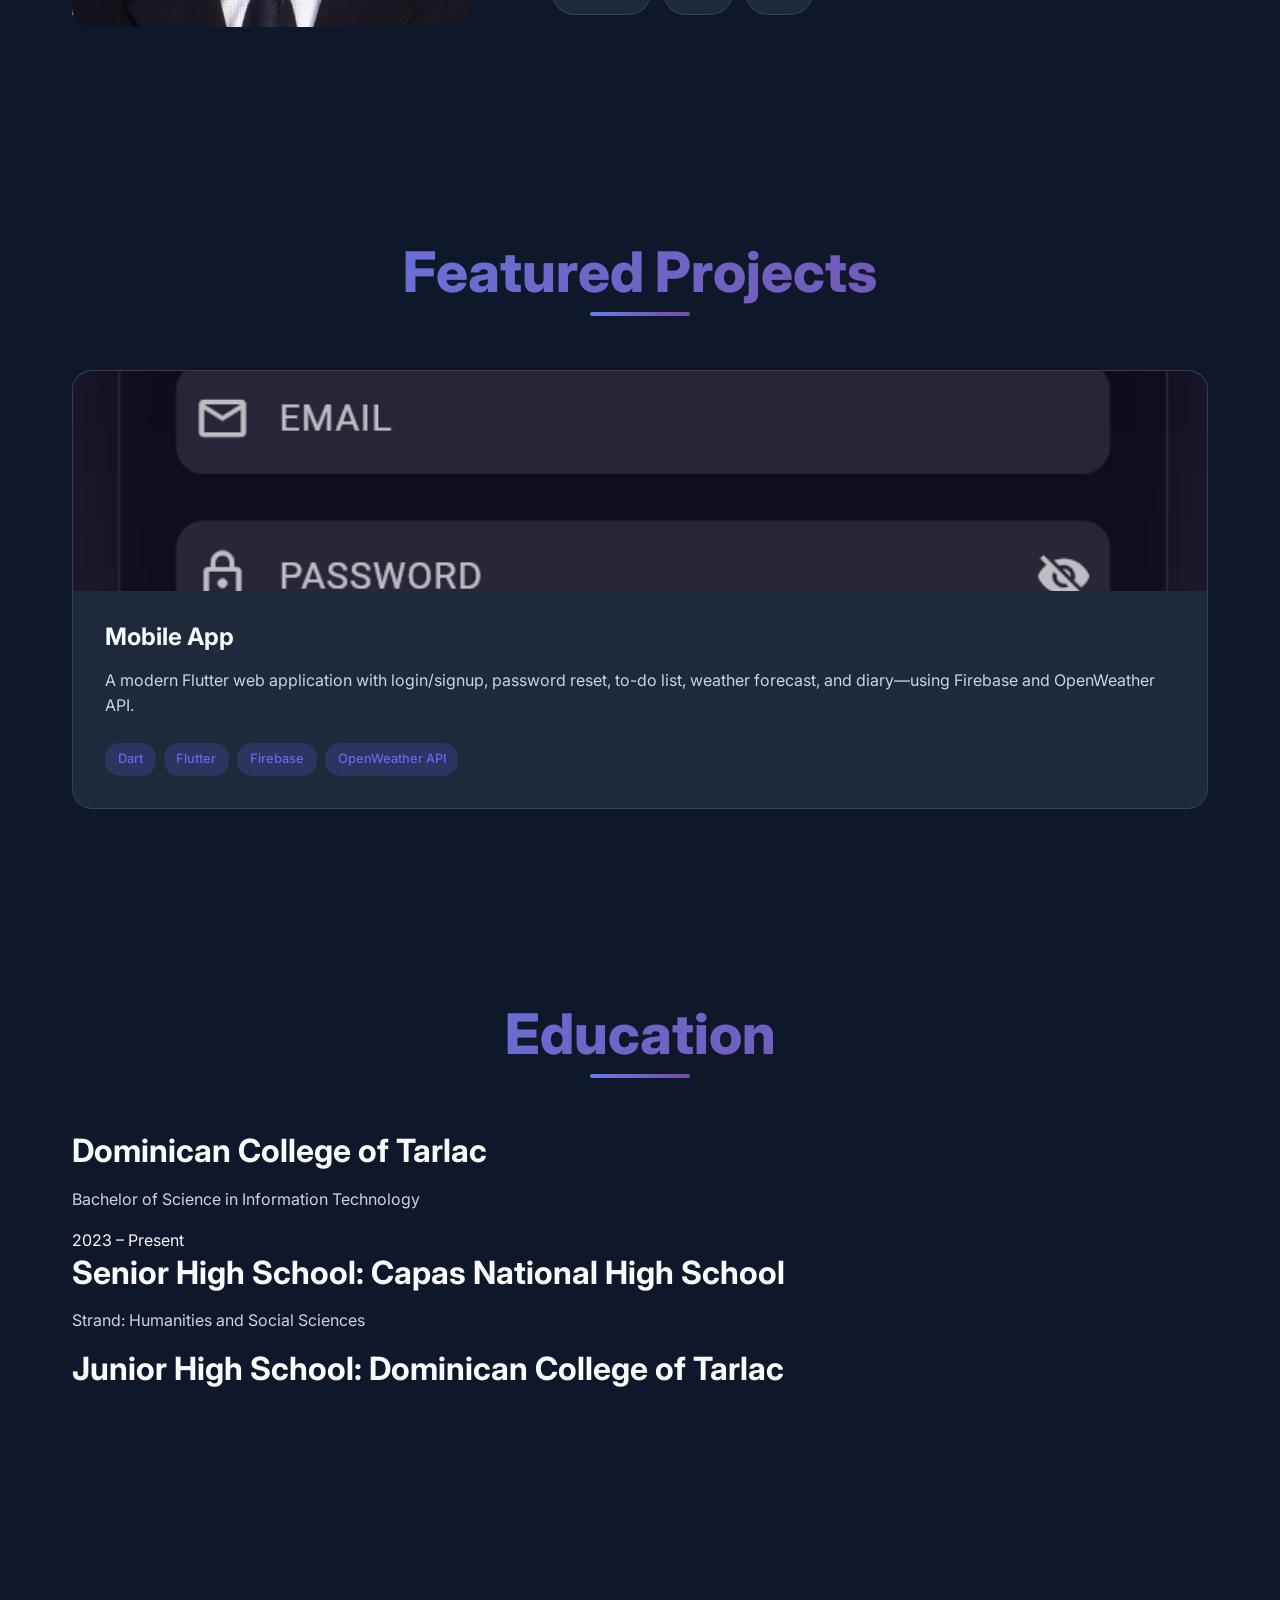
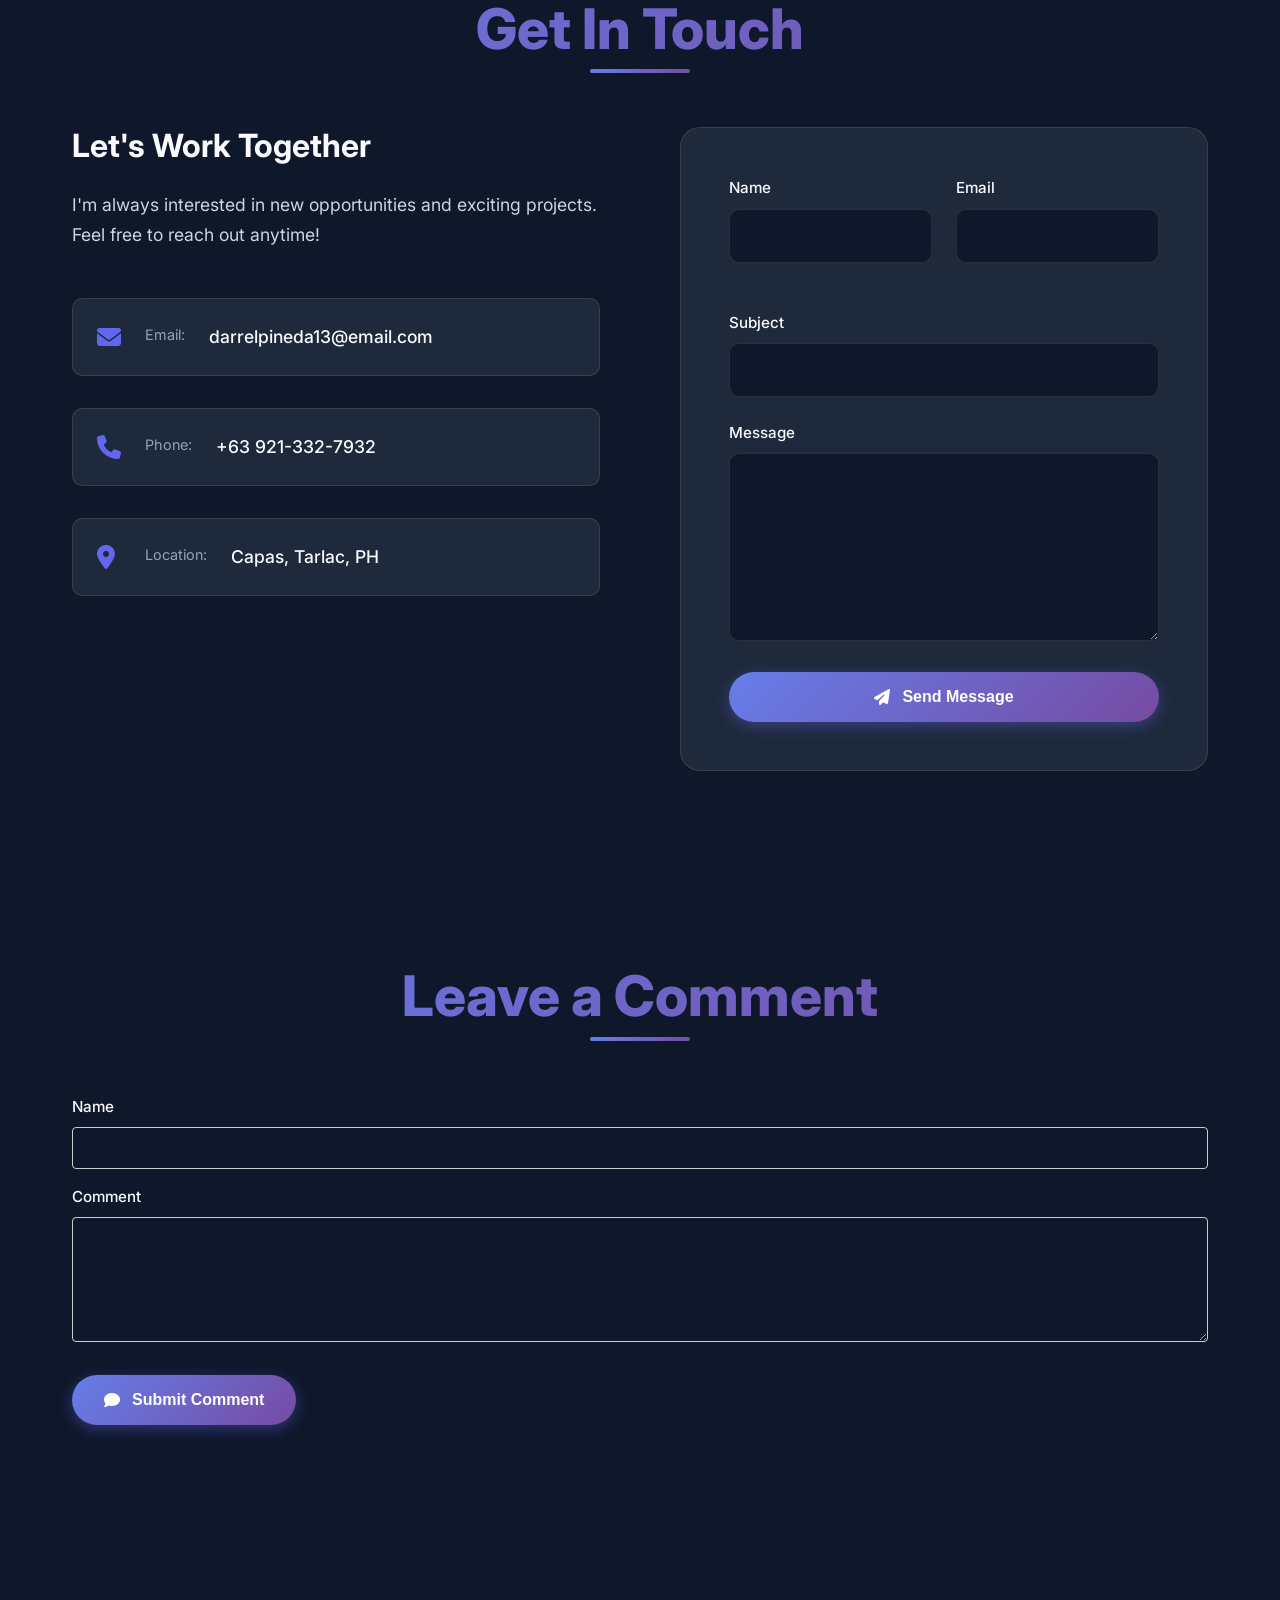
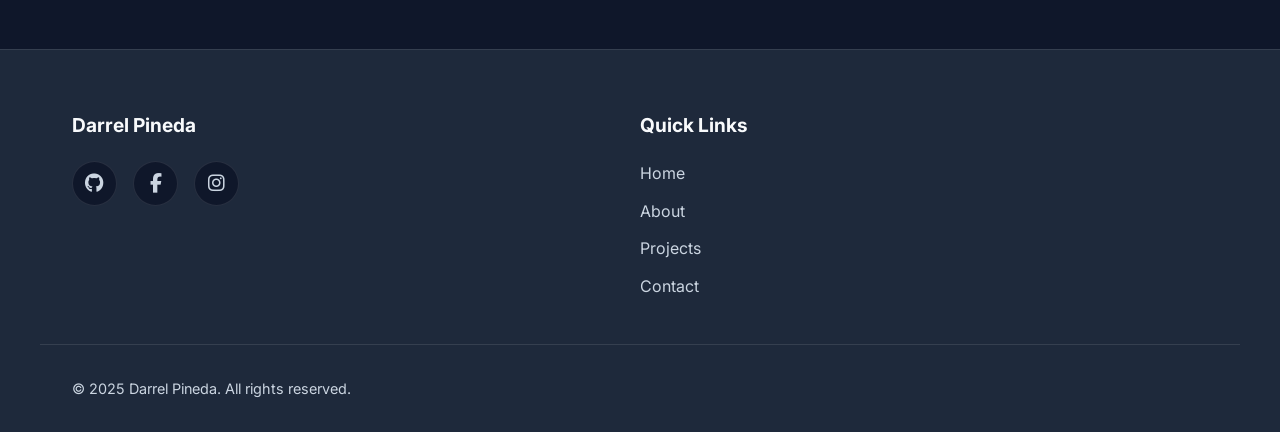
==== commit 35760c3d: "Change View Work into Project" ====
--- a/index.html
+++ b/index.html
@@ -1,297 +1,255 @@
 <!DOCTYPE html>
 <html lang="en">
 <head>
-    <meta charset="UTF-8">
-    <meta name="viewport" content="width=device-width, initial-scale=1.0">
-    <title>Darrel Pineda - Aspiring Web Developer</title>
-    <meta name="description" content="Full Stack Web Developer specializing in modern web technologies">
-    <meta name="keywords" content="web developer, full stack, javascript, react, node.js">
-
-
-    <link href="https://cdnjs.cloudflare.com/ajax/libs/font-awesome/6.4.0/css/all.min.css" rel="stylesheet">
-    <link rel="preconnect" href="https://fonts.googleapis.com">
-    <link rel="preconnect" href="https://fonts.gstatic.com" crossorigin>
-    <link href="https://fonts.googleapis.com/css2?family=Inter:wght@300;400;500;600;700;800;900&display=swap" rel="stylesheet">
-
-    <!-- Stylesheets -->
-    <link rel="stylesheet" href="css/style.css">
-    <link rel="stylesheet" href="css/animations.css">
-    <link rel="stylesheet" href="css/responsive.css">
+  <meta charset="UTF-8" />
+  <meta name="viewport" content="width=device-width, initial-scale=1.0">
+  <title>Darrel Pineda - Aspiring Web Developer</title>
+  <meta name="description" content="Full Stack Web Developer specializing in modern web technologies">
+  <meta name="keywords" content="web developer">
+
+  <link href="https://cdnjs.cloudflare.com/ajax/libs/font-awesome/6.4.0/css/all.min.css" rel="stylesheet">
+  <link rel="preconnect" href="https://fonts.googleapis.com">
+  <link rel="preconnect" href="https://fonts.gstatic.com" crossorigin>
+  <link href="https://fonts.googleapis.com/css2?family=Inter:wght@300;400;500;600;700;800;900&display=swap" rel="stylesheet">
+
+  <!-- Stylesheets -->
+  <link rel="stylesheet" href="css/style.css">
+  <link rel="stylesheet" href="css/animations.css">
+  <link rel="stylesheet" href="css/responsive.css">
 </head>
 <body>
-    <!-- Navigation -->
-    <nav id="navbar">
-        <div class="nav-container">
-            <div class="logo">DARREL</div>
-            <ul class="nav-links">
-                <li><a href="#home">Home</a></li>
-                <li><a href="#about">About</a></li>
-                <li><a href="#projects">Projects</a></li>
-                <li><a href="#contact">Contact</a></li>
-                <li><a href="#education">Education</a></li>
-            </ul>
-    </nav>
-
-    <!-- Progress Bar -->
-    <div id="progress-bar"></div>
-
-    <!-- Hero Section -->
-    <section id="home" class="hero">
-        <div class="floating-elements">
-            <div class="floating-element"></div>
-            <div class="floating-element"></div>
-            <div class="floating-element"></div>
-        </div>
-        <div class="hero-content">
-            <h1> Darrel Pineda</h1>
-            <div class="cta-buttons">
-                <a href="#projects" class="btn btn-primary">
-                    <i class="fas fa-code"></i>
-                    View My Work
-                </a>
-                <a href="#contact" class="btn btn-secondary">
-                    <i class="fas fa-envelope"></i>
-                    Get In Touch
-                </a>
-                <a href="assets/darrel-pineda-resume.pdf.pdf" class="btn btn-outline" download>
-                    <i class="fas fa-download"></i>
-                    Download Resume
-                    </a>
+
+  <!-- Navigation -->
+  <nav id="navbar">
+    <div class="nav-container">
+      <div class="logo">DARREL</div>
+      <ul class="nav-links">
+        <li><a href="#home">Home</a></li>
+        <li><a href="#about">About</a></li>
+        <li><a href="#projects">Projects</a></li>
+        <li><a href="#contact">Contact</a></li>
+        <li><a href="#education">Education</a></li>
+      </ul>
+    </div>
+  </nav>
+
+  <!-- Progress Bar -->
+  <div id="progress-bar"></div>
+
+  <!-- Hero Section -->
+  <section id="home" class="hero">
+    <div class="floating-elements">
+      <div class="floating-element"></div>
+      <div class="floating-element"></div>
+      <div class="floating-element"></div>
+    </div>
+    <div class="hero-content">
+      <h1>Darrel Pineda</h1>
+      <div class="cta-buttons">
+        <a href="#projects" class="btn btn-primary">
+          <i class="fas fa-code"></i>
+          View My Work
+        </a>
+        <a href="#contact" class="btn btn-secondary">
+          <i class="fas fa-envelope"></i>
+          Get In Touch
+        </a>
+        <a href="assets/darrel-pineda-resume.pdf" class="btn btn-outline" download>
+          <i class="fas fa-download"></i>
+          Download Resume
+        </a>
+      </div>
+    </div>
+  </section>
+
+  <!-- About Section -->
+  <section id="about" class="section fade-in">
+    <h2 class="section-title">About Me</h2>
+    <div class="about-content">
+      <div class="about-image">
+        <img src="images/profile.jpg" height="400" width="500" alt="Darrel Pineda" loading="lazy">
+        <div class="image-overlay"></div>
+      </div>
+      <div class="about-text">
+        <h3>Hello! I'm Darrel Pineda</h3>
+        <p>
+          I'm an IT student at Dominican College of Tarlac with a strong passion for full-stack web and mobile development.
+          I love creating intuitive and engaging applications that make life easier and more connected.
+        </p>
+        <p>
+          When I'm not coding, you can find me exploring new technologies and contributing to open-source projects.
+        </p>
+        <div class="skills">
+          <div class="skill-category">
+            <h4>Frontend</h4>
+            <div class="skill-tags">
+              <span class="skill-tag">HTML</span>
+              <span class="skill-tag">JavaScript</span>
+              <span class="skill-tag">CSS</span>
+              <span class="skill-tag">Flutter</span>
             </div>
-        </div>
-    </section>
-
-    <!-- About Section -->
-    <section id="about" class="section fade-in">
-        <h2 class="section-title">About Me</h2>
-        <div class="about-content">
-            <div class="about-image">
-                <img src="images/profile.jpg" height="400px" width="500px" alt="Darrel Pineda" loading="lazy">
-                <div class="image-overlay"></div>
+          </div>
+          <div class="skill-category">
+            <h4>Backend</h4>
+            <div class="skill-tags">
+              <span class="skill-tag">Firebase</span>
+              <span class="skill-tag">PHP</span>
+              <span class="skill-tag">SQL</span>
             </div>
-            <div class="about-text">
-                <h3>Hello! I'm Darrel Pineda</h3>
-                <p>
-                     I'm an IT student at Dominican College of Tarlac with a strong passion for full-stack web and mobile development.
-                      I love creating intuitive and engaging applications that make life easier and more connected.
-                </p>
-                <p>
-                    When I'm not coding, you can find me exploring new technologies, 
-                    contributing to open source projects.
-                </p>
-                <div class="skills">
-                    <div class="skill-category">
-                        <h4>Frontend</h4>
-                        <div class="skill-tags">
-                            <span class="skill-tag">HTML</span>
-                            <span class="skill-tag">JAVASCRIPT</span>
-                            <span class="skill-tag">CSS</span>
-                            <span class="skill-tag">FLUTTER</span>
-                        </div>
-                    </div>
-                    <div class="skill-category">
-                        <h4>Backend</h4>
-                        <div class="skill-tags">
-                            <span class="skill-tag">FIREBASE</span>
-                            <span class="skill-tag">PHP</span>
-                            <span class="skill-tag">SQL</span>
-                        </div>
-                    </div>
-                    </div>
-                </div>
-            </div>
-        </div>
-    </section>
+          </div>
+        </div>
+      </div>
+    </div>
+  </section>
 
   <!-- Projects Section -->
-<section id="projects" class="section fade-in">
-    <!-- Education Section -->
-<section id="education" class="section fade-in">
-    <h2 class="section-title">Education</h2>
-
-    <div class="education-item">
-        <h3>Dominican College of Tarlac</h3>
-        <p>Bachelor of Science in Information Technology</p>
-        <span class="date">2023 – Present</span>
-    </div>
-
-    <div class="education-item">
-        <h3>Senior High School: Capas National High School</h3>
-        <p>Strand: Humanities and Social Sciences</p>
-    </div>
-
-    <div class="education-item">
-        <h3>Junior High School: Dominican College of Tarlac</h3>
-    </div>
-</section>
-
+  <section id="projects" class="section fade-in">
     <h2 class="section-title">Featured Projects</h2>
     <div class="projects-grid">
-        <div class="project-card" data-project="project">
-            <div class="project-image">
-                <img src="images/projects/screen.png" alt="Mobile App" loading="lazy">
-                <div class="project-overlay">
-                    <div class="project-links">
-                    <a href="https://darrelpineda.github.io/myfirstproject/" class="project-link" target="_blank">
-                    <i class="fas fa-external-link-alt"></i>
-                </a>
-                    <a href="#" class="project-link" target="_blank">
-                        <i class="fab fa-github"></i>
-                    </a>
-                </div>
-                </div>
+      <div class="project-card">
+        <div class="project-image">
+          <img src="images/projects/screen.png" alt="Mobile App" loading="lazy">
+          <div class="project-overlay">
+            <div class="project-links">
+              <a href="https://darrelpineda.github.io/myfirstproject/" class="project-link" target="_blank">
+                <i class="fas fa-external-link-alt"></i>
+              </a>
+              <a href="#" class="project-link" target="_blank">
+                <i class="fab fa-github"></i>
+              </a>
             </div>
-            <div class="project-content">
-                <h3>Mobile App</h3>
-                <p>Mobile App is a modern, responsive Flutter web application featuring a user authentication system with login, sign-up, and password reset functionality. The app also includes a personal dashboard with an integrated weather forecast, to-do list manager, and private diary. Built with Firebase for backend services and a sleek, animated UI, this project showcases full-stack development skills using Flutter for web deployment.</p>
-                <div class="project-tech">
-                    <span class="tech-tag">Dart</span>
-                    <span class="tech-tag">OpenWeather API</span>
-                    <span class="tech-tag">Flutter</span>
-                    <span class="tech-tag">Firebase</span>
-                </div>
-            </div>
-        </div>
-    </div>
-</section>
-    <!-- Contact Section -->
-    <section id="contact" class="section fade-in">
-        <h2 class="section-title">Get In Touch</h2>
-        <div class="contact-content">
-            <div class="contact-info">
-                <h3>Let's Work Together</h3>
-                <p>I'm always interested in new opportunities and exciting projects. Whether you have a question or just want to say hi, feel free to reach out!</p>
-                
-                <div class="contact-items">
-                    <div class="contact-item">
-                        <i class="fas fa-envelope"></i>
-                        <div>
-                            <span class="label">Email</span>
-                            <span class="value">darrelpineda13@email.com</span>
-                        </div>
-                    </div>
-                    <div class="contact-item">
-                        <i class="fas fa-phone"></i>
-                        <div>
-                            <span class="label">Phone</span>
-                            <span class="value">63+ 9213327932</span>
-                        </div>
-                    </div>
-                    <div class="contact-item">
-                        <i class="fas fa-map-marker-alt"></i>
-                        <div>
-                            <span class="label">Location</span>
-                            <span class="value">Capas, Tarlac, PH</span>
-                        </div>
-                    </div>
-                    <div class="contact-item">
-                        <i class="fas fa-clock"></i>
-                        <div>
-                            <span class="label">Response Time</span>
-                            <span class="value">Within 24 hours</span>
-                        </div>
-                    </div>
-                </div>
-            </div>
-
-            <form class="contact-form" id="contactForm">
-                <div class="form-row">
-                    <div class="form-group">
-                        <label for="name">Name</label>
-                        <input type="text" id="name" name="name" required>
-                    </div>
-                    <div class="form-group">
-                        <label for="email">Email</label>
-                        <input type="email" id="email" name="email" required>
-                    </div>
-                </div>
-                <div class="form-group">
-                    <label for="subject">Subject</label>
-                    <input type="text" id="subject" name="subject" required>
-                </div>
-                <div class="form-group">
-                    <label for="message">Message</label>
-                    <textarea id="message" name="message" rows="6" required></textarea>
-                </div>
-                <button type="submit" class="btn btn-primary btn-full">
-                    <i class="fas fa-paper-plane"></i>
-                    Send Message
-                </button>
-            </form>
-        </div>
-    </section>
-<!-- Comment Section -->
-<section id="comments" class="section fade-in">
-  <h2 class="section-title">Leave a Comment</h2>
-  <form id="comment-form" class="comment-form">
-    <div class="form-group">
-      <label for="comment-name">Name</label>
-      <input type="text" id="comment-name" name="comment-name" required />
-    </div>
-    <div class="form-group">
-      <label for="comment-text">Comment</label>
-      <textarea id="comment-text" name="comment-text" rows="4" required></textarea>
-    </div>
-    <button type="submit" class="btn btn-primary">
-      <i class="fas fa-comment"></i> Submit Comment
-    </button>
-  </form>
-  <div id="comments-list" class="comments-list"></div>
-</section>
-
-    <!-- Footer -->
-    <footer>
-        <div class="footer-content">
-            <div class="footer-section">
-                <h4>Darrel Pineda</h4>
-                <div class="social-links">
-                    <a href="https://github.com/" target="_blank" aria-label="GitHub">
-                        <i class="fab fa-github"></i>
-                    </a>
-                    <a href="https://www.facebook.com/bossda13" target="_blank" aria-label="Facebook">
-                        <i class="fab fa-facebook-f"></i>
-                    </a>
-                    <a href="https://twitter.com" target="_blank" aria-label="Twitter">
-                        <i class="fab fa-twitter"></i>
-                    </a>
-                    <a href="https://www.instagram.com/da_pinedaaa/" target="_blank" aria-label="Instagram">
-                        <i class="fab fa-instagram"></i>
-                    </a>
-                    <a href="https://dribbble.com" target="_blank" aria-label="Dribbble">
-                        <i class="fab fa-dribbble"></i>
-                    </a>
-                </div>
-            </div>
-            
-            <div class="footer-section">
-                <h4>Quick Links</h4>
-                <ul>
-                    <li><a href="#home">Home</a></li>
-                    <li><a href="#about">About</a></li>
-                    <li><a href="#projects">Projects</a></li>
-                    <li><a href="#contact">Contact</a></li>
-                </ul>
-            </div>
-            
-            <div class="footer-section">
-                <h4>Services</h4>
-                <ul>
-                    <li>Web Development</li>
-                    <li>UI/UX Design</li>
-                    <li>Mobile Apps</li>
-                    <li>Consulting</li>
-                </ul>
-            </div>
-        </div>
-        
-        <div class="footer-bottom">
-            <p>&copy; 2025 Darrel Pineda. All rights reserved.</p>
-        </div>
-    </footer>
-
-    <!-- Scripts -->
-    <script src="js/main.js"></script>
-    <script src="js/animations.js"></script>
-    <script src="js/mobile.js"></script>
+          </div>
+        </div>
+        <div class="project-content">
+          <h3>Mobile App</h3>
+          <p>
+            A modern Flutter web application with login/signup, password reset, to-do list, weather forecast, and diary—using Firebase and OpenWeather API.
+          </p>
+          <div class="project-tech">
+            <span class="tech-tag">Dart</span>
+            <span class="tech-tag">Flutter</span>
+            <span class="tech-tag">Firebase</span>
+            <span class="tech-tag">OpenWeather API</span>
+          </div>
+        </div>
+      </div>
+    </div>
+  </section>
+
+  <!-- Education Section -->
+  <section id="education" class="section fade-in">
+    <h2 class="section-title">Education</h2>
+    <div class="education-item">
+      <h3>Dominican College of Tarlac</h3>
+      <p>Bachelor of Science in Information Technology</p>
+      <span class="date">2023 – Present</span>
+    </div>
+    <div class="education-item">
+      <h3>Senior High School: Capas National High School</h3>
+      <p>Strand: Humanities and Social Sciences</p>
+    </div>
+    <div class="education-item">
+      <h3>Junior High School: Dominican College of Tarlac</h3>
+    </div>
+  </section>
+
+  <!-- Contact Section -->
+  <section id="contact" class="section fade-in">
+    <h2 class="section-title">Get In Touch</h2>
+    <div class="contact-content">
+      <div class="contact-info">
+        <h3>Let's Work Together</h3>
+        <p>I'm always interested in new opportunities and exciting projects. Feel free to reach out anytime!</p>
+        <div class="contact-items">
+          <div class="contact-item">
+            <i class="fas fa-envelope"></i>
+            <span class="label">Email:</span> <span class="value">darrelpineda13@email.com</span>
+          </div>
+          <div class="contact-item">
+            <i class="fas fa-phone"></i>
+            <span class="label">Phone:</span> <span class="value">+63 921-332-7932</span>
+          </div>
+          <div class="contact-item">
+            <i class="fas fa-map-marker-alt"></i>
+            <span class="label">Location:</span> <span class="value">Capas, Tarlac, PH</span>
+          </div>
+        </div>
+      </div>
+
+      <form class="contact-form" id="contactForm">
+        <div class="form-row">
+          <div class="form-group">
+            <label for="name">Name</label>
+            <input type="text" id="name" required>
+          </div>
+          <div class="form-group">
+            <label for="email">Email</label>
+            <input type="email" id="email" required>
+          </div>
+        </div>
+        <div class="form-group">
+          <label for="subject">Subject</label>
+          <input type="text" id="subject" required>
+        </div>
+        <div class="form-group">
+          <label for="message">Message</label>
+          <textarea id="message" rows="6" required></textarea>
+        </div>
+        <button type="submit" class="btn btn-primary btn-full">
+          <i class="fas fa-paper-plane"></i> Send Message
+        </button>
+      </form>
+    </div>
+  </section>
+
+  <!-- Comment Section -->
+  <section id="comments" class="section fade-in">
+    <h2 class="section-title">Leave a Comment</h2>
+    <form id="comment-form" class="comment-form">
+      <div class="form-group">
+        <label for="comment-name">Name</label>
+        <input type="text" id="comment-name" required />
+      </div>
+      <div class="form-group">
+        <label for="comment-text">Comment</label>
+        <textarea id="comment-text" rows="4" required></textarea>
+      </div>
+      <button type="submit" class="btn btn-primary">
+        <i class="fas fa-comment"></i> Submit Comment
+      </button>
+    </form>
+    <div id="comments-list" class="comments-list"></div>
+  </section>
+
+  <!-- Footer -->
+  <footer>
+    <div class="footer-content">
+      <div class="footer-section">
+        <h4>Darrel Pineda</h4>
+        <div class="social-links">
+          <a href="https://github.com/DarrelPineda" target="_blank"><i class="fab fa-github"></i></a>
+          <a href="https://facebook.com/bossda13" target="_blank"><i class="fab fa-facebook-f"></i></a>
+          <a href="https://instagram.com/da_pinedaaa" target="_blank"><i class="fab fa-instagram"></i></a>
+        </div>
+      </div>
+      <div class="footer-section">
+        <h4>Quick Links</h4>
+        <ul>
+          <li><a href="#home">Home</a></li>
+          <li><a href="#about">About</a></li>
+          <li><a href="#projects">Projects</a></li>
+          <li><a href="#contact">Contact</a></li>
+        </ul>
+      </div>
+    </div>
+    <div class="footer-bottom">
+      <p>&copy; 2025 Darrel Pineda. All rights reserved.</p>
+    </div>
+  </footer>
+
+  <!-- Scripts -->
+  <script src="js/main.js"></script>
+  <script src="js/animations.js"></script>
+  <script src="js/mobile.js"></script>
 </body>
-</html>+</html>
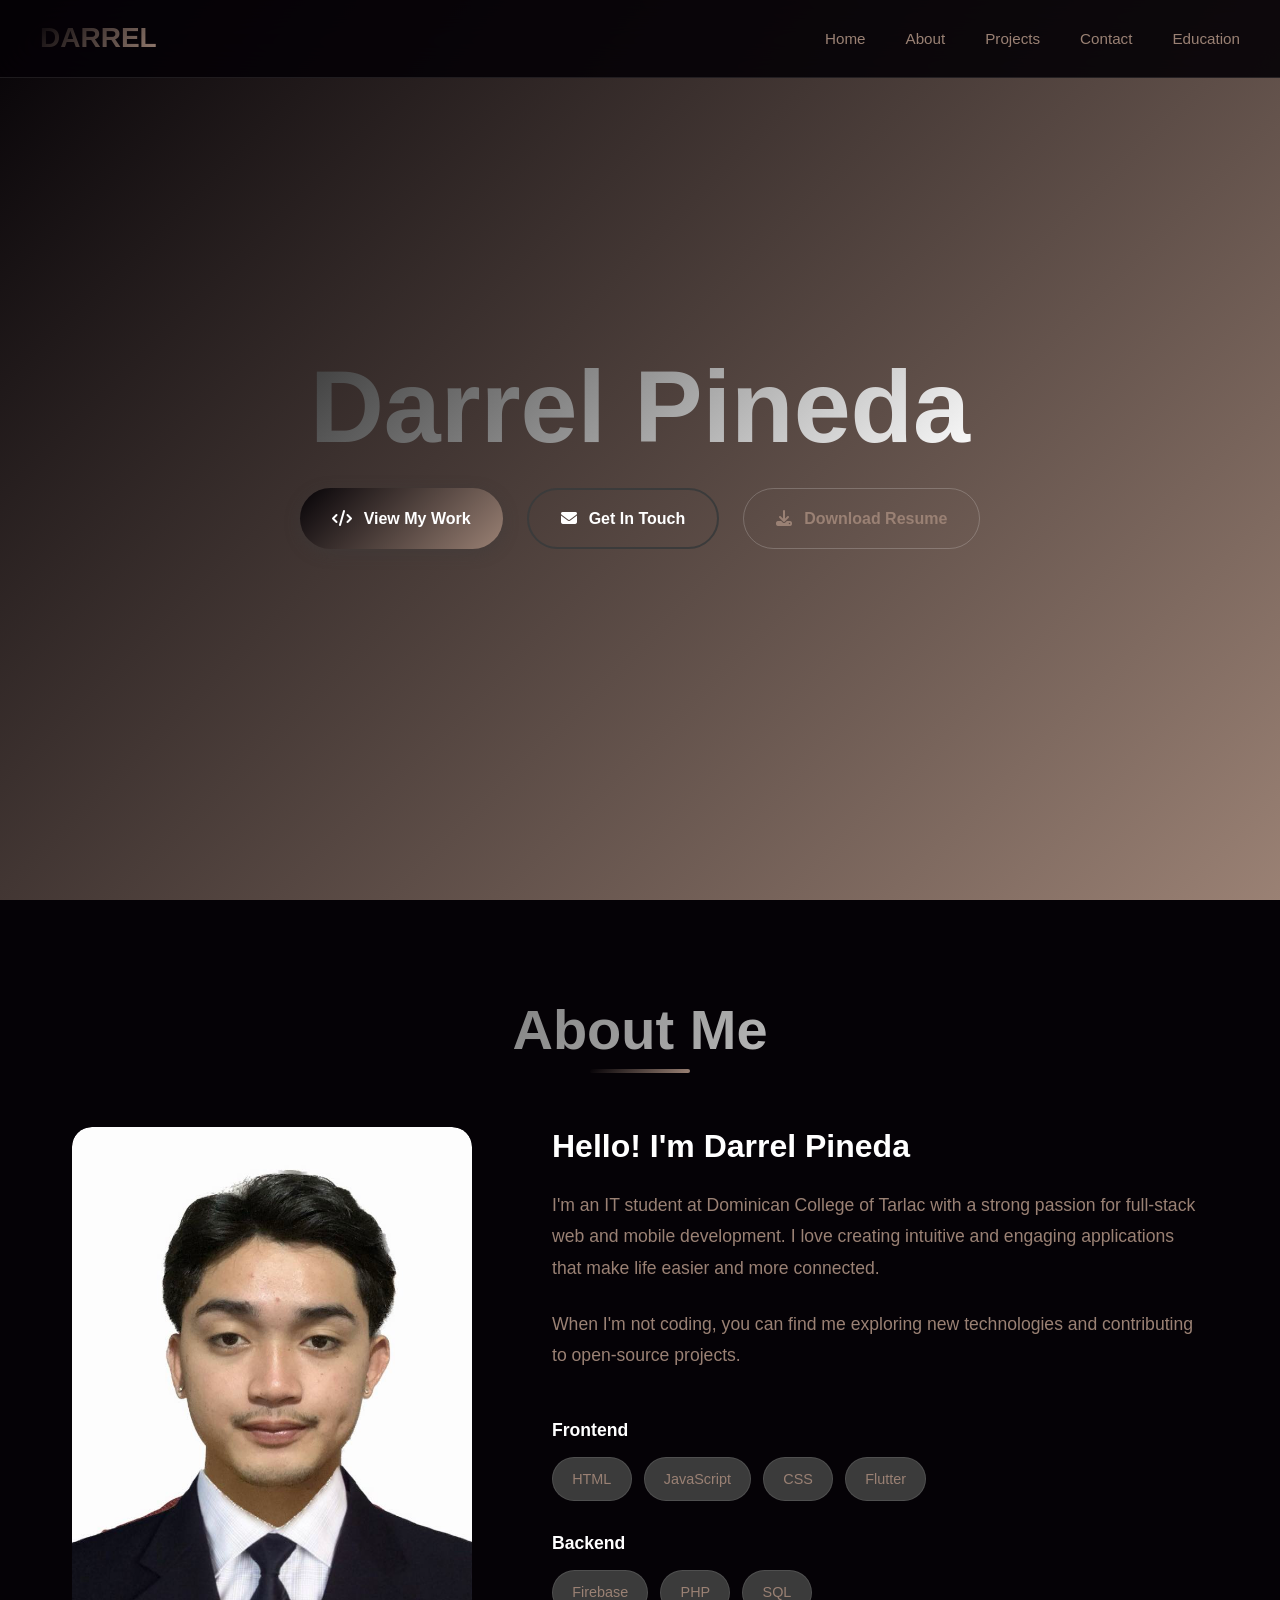
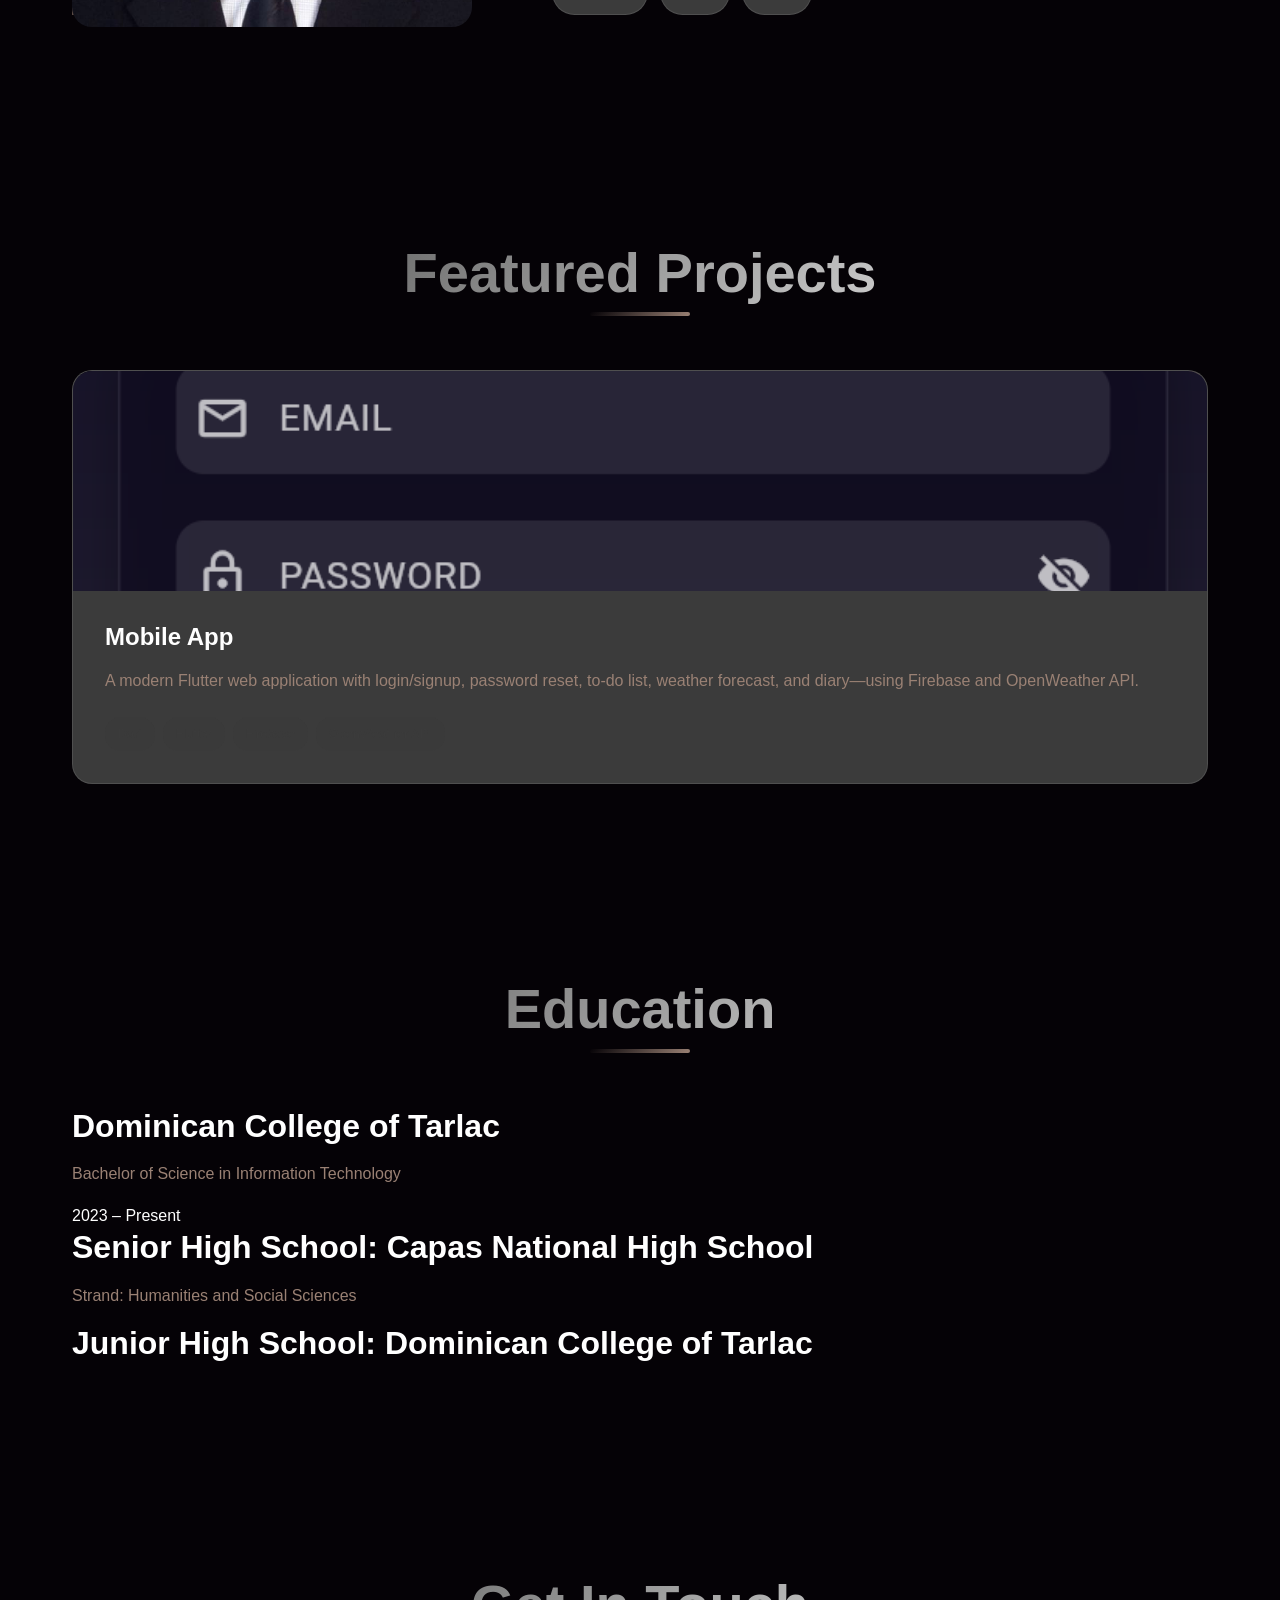
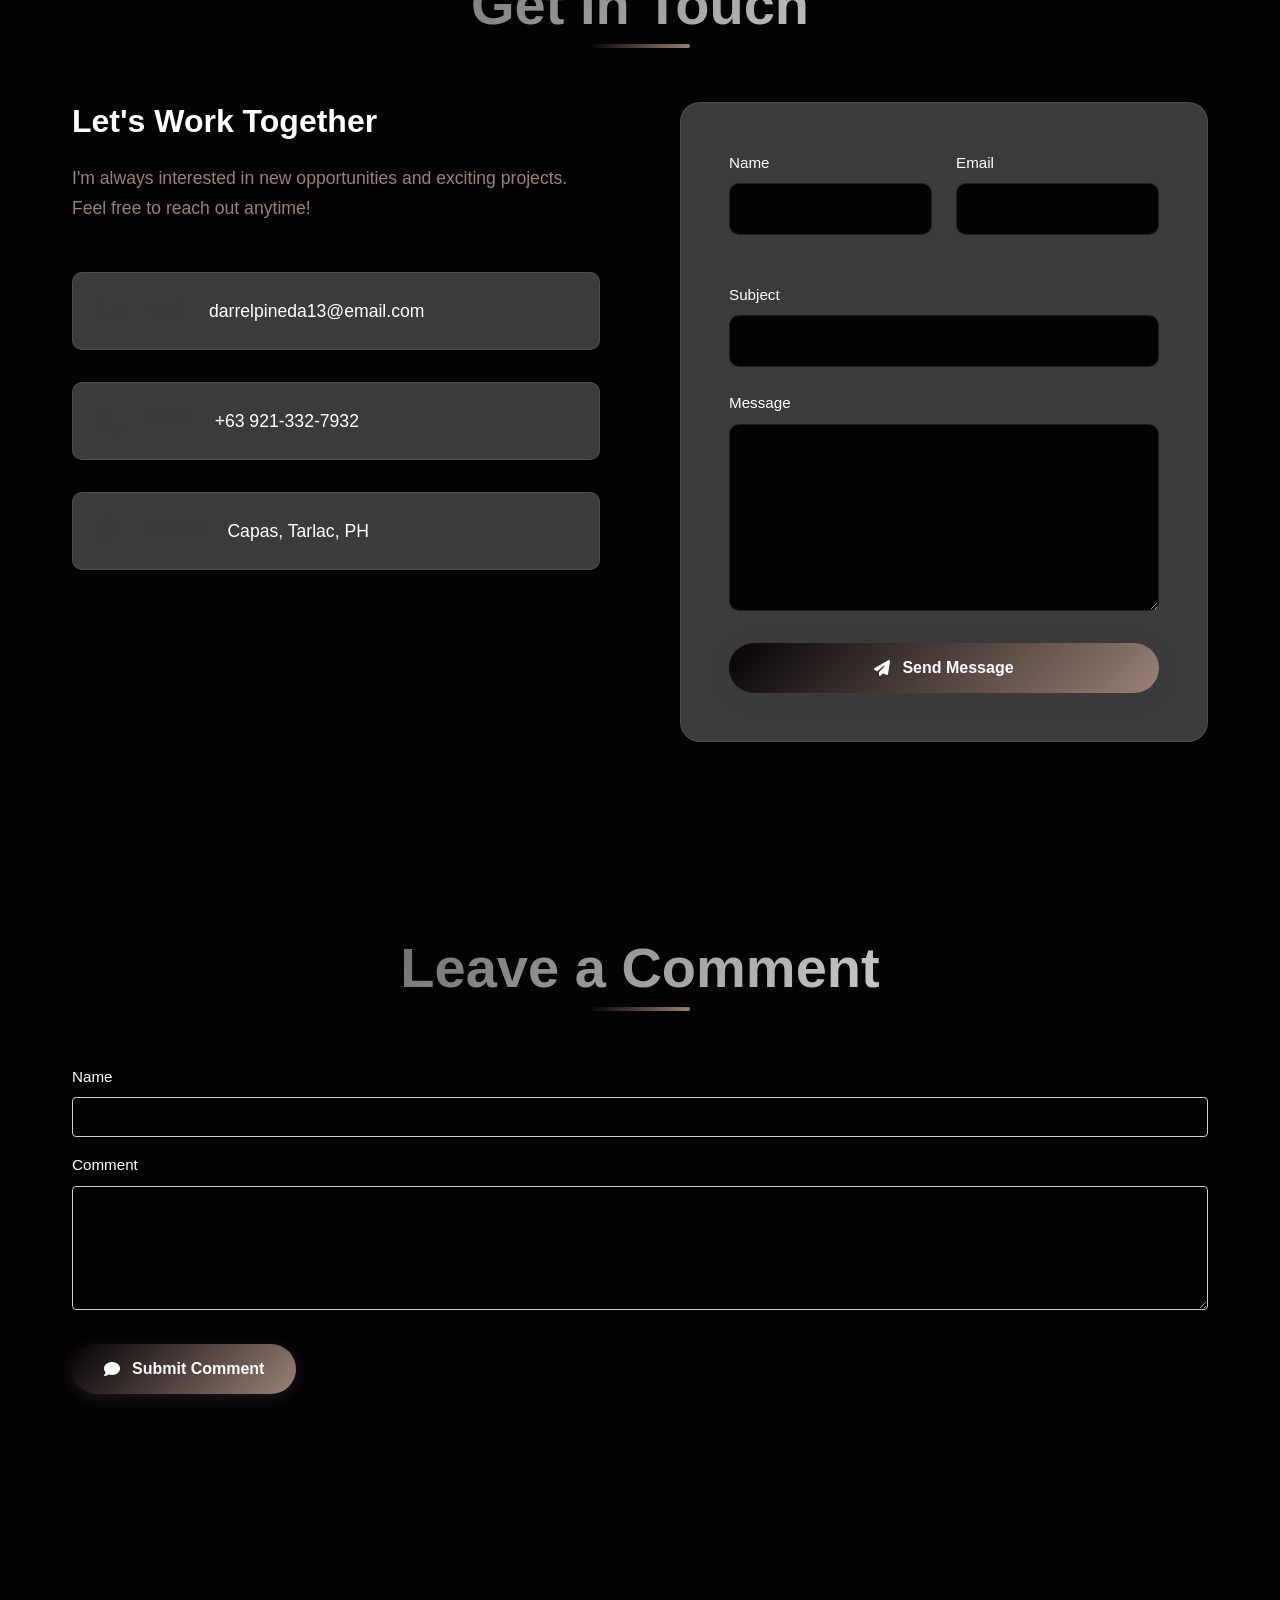
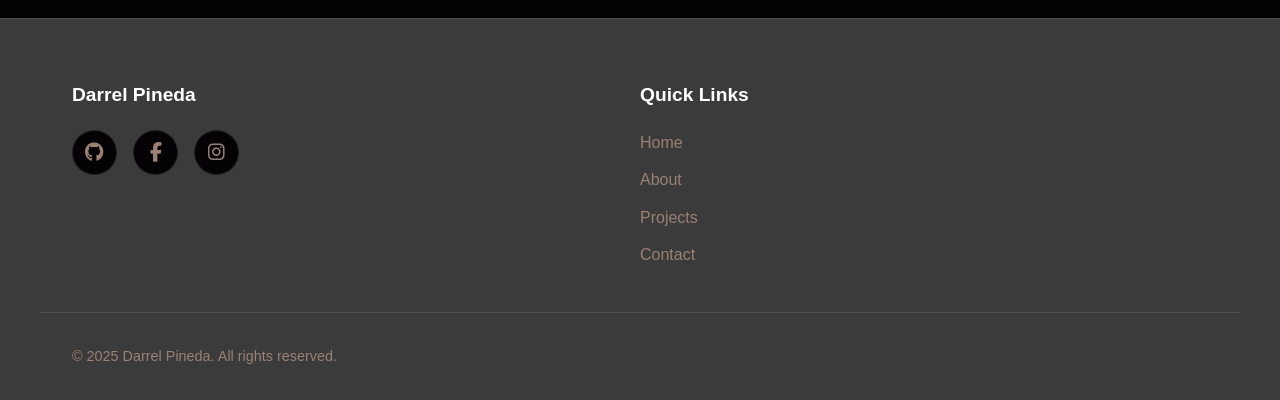
==== commit 8c0892df: "Change Color and Resume" ====
--- a/index.html
+++ b/index.html
@@ -54,7 +54,7 @@
           <i class="fas fa-envelope"></i>
           Get In Touch
         </a>
-        <a href="assets/darrel-pineda-resume.pdf" class="btn btn-outline" download>
+        <a href="assets/darrel_resume.pdf" class="btn btn-outline" download>
           <i class="fas fa-download"></i>
           Download Resume
         </a>
--- a/css/style.css
+++ b/css/style.css
@@ -1,24 +1,24 @@
 /* CSS Variables */
 :root {
-    --primary-color: #6366f1;
-    --secondary-color: #8b5cf6;
-    --accent-color: #06b6d4;
-    --success-color: #10b981;
-    --warning-color: #f59e0b;
-    --error-color: #ef4444;
+    --primary-color: #3B3B3B; /* Dark Gray */
+    --secondary-color: #9A8174; /* Warm Brown */
+    --accent-color: #FFFFFF; /* White */
+    --success-color: #9A8174; /* Warm Brown for success */
+    --warning-color: #3B3B3B; /* Dark Gray for warning */
+    --error-color: #050206; /* Near-Black for error */
     
-    --text-color: #f8fafc;
-    --text-secondary: #cbd5e1;
-    --text-muted: #94a3b8;
+    --text-color: #FFFFFF; /* White for text */
+    --text-secondary: #9A8174; /* Warm Brown for secondary text */
+    --text-muted: #3B3B3B; /* Dark Gray for muted text */
     
-    --bg-dark: #0f172a;
-    --bg-card: #1e293b;
-    --bg-elevated: #334155;
+    --bg-dark: #050206; /* Near-Black */
+    --bg-card: #3B3B3B; /* Dark Gray */
+    --bg-elevated: #9A8174; /* Warm Brown */
     
-    --gradient-1: linear-gradient(135deg, #667eea 0%, #764ba2 100%);
-    --gradient-2: linear-gradient(135deg, #f093fb 0%, #f5576c 100%);
-    --gradient-3: linear-gradient(135deg, #4facfe 0%, #00f2fe 100%);
-    --gradient-4: linear-gradient(135deg, #43e97b 0%, #38f9d7 100%);
+    --gradient-1: linear-gradient(135deg, #050206 0%, #9A8174 100%); /* Near-Black to Warm Brown */
+    --gradient-2: linear-gradient(135deg, #3B3B3B 0%, #FFFFFF 100%); /* Dark Gray to White */
+    --gradient-3: linear-gradient(135deg, #9A8174 0%, #050206 100%); /* Warm Brown to Near-Black */
+    --gradient-4: linear-gradient(135deg, #FFFFFF 0%, #3B3B3B 100%); /* White to Dark Gray */
     
     --shadow-sm: 0 1px 2px 0 rgba(0, 0, 0, 0.05);
     --shadow-md: 0 4px 6px -1px rgba(0, 0, 0, 0.1);
@@ -47,7 +47,7 @@
 }
 
 body {
-    font-family: 'Inter', -apple-system, BlinkMacSystemFont, 'Segoe UI', Roboto, sans-serif;
+    font-family: 'Open Sans', -apple-system, BlinkMacSystemFont, 'Segoe UI', Roboto, sans-serif;
     background: var(--bg-dark);
     color: var(--text-color);
     line-height: 1.6;
@@ -58,12 +58,12 @@
 
 /* Selection Styles */
 ::selection {
-    background: rgba(99, 102, 241, 0.3);
+    background: rgba(59, 59, 59, 0.3);
     color: var(--text-color);
 }
 
 ::-moz-selection {
-    background: rgba(99, 102, 241, 0.3);
+    background: rgba(59, 59, 59, 0.3);
     color: var(--text-color);
 }
 
@@ -122,7 +122,7 @@
     right: 0;
     z-index: 1000;
     padding: 1rem 2rem;
-    background: rgba(15, 23, 42, 0.9);
+    background: rgba(5, 2, 6, 0.9);
     backdrop-filter: blur(20px);
     border-bottom: 1px solid rgba(255, 255, 255, 0.1);
     transition: var(--transition);
@@ -222,9 +222,7 @@
     justify-content: center;
     position: relative;
     text-align: center;
-    background: 
-        radial-gradient(ellipse at top, rgba(99, 102, 241, 0.1) 0%, transparent 50%),
-        radial-gradient(ellipse at bottom, rgba(139, 92, 246, 0.1) 0%, transparent 50%);
+    background: var(--gradient-1); /* Replaced bubbles with gradient */
 }
 
 .hero-content {
@@ -235,9 +233,9 @@
 
 .hero h1 {
     font-size: clamp(3.5rem, 8vw, 7rem);
-    font-weight: 900;
+    font-weight: 700;
     margin-bottom: 1.5rem;
-    background: var(--gradient-1);
+    background: var(--gradient-2);
     -webkit-background-clip: text;
     -webkit-text-fill-color: transparent;
     background-clip: text;
@@ -248,7 +246,7 @@
     font-size: clamp(1.5rem, 4vw, 2.2rem);
     color: var(--text-secondary);
     margin-bottom: 2rem;
-    font-weight: 300;
+    font-weight: 400;
 }
 
 .hero .description {
@@ -308,11 +306,11 @@
 .btn-primary {
     background: var(--gradient-1);
     color: white;
-    box-shadow: 0 4px 15px rgba(99, 102, 241, 0.4);
+    box-shadow: 0 4px 15px rgba(59, 59, 59, 0.4);
 }
 
 .btn-primary:hover {
-    box-shadow: 0 8px 25px rgba(99, 102, 241, 0.6);
+    box-shadow: 0 8px 25px rgba(59, 59, 59, 0.6);
     color: white;
 }
 
@@ -325,7 +323,7 @@
 .btn-secondary:hover {
     background: var(--primary-color);
     color: white;
-    box-shadow: 0 8px 25px rgba(99, 102, 241, 0.4);
+    box-shadow: 0 8px 25px rgba(59, 59, 59, 0.4);
 }
 
 .btn-outline {
@@ -343,46 +341,6 @@
 .btn-full {
     width: 100%;
     justify-content: center;
-}
-
-/* Floating Elements */
-.floating-elements {
-    position: absolute;
-    top: 0;
-    left: 0;
-    right: 0;
-    bottom: 0;
-    pointer-events: none;
-    overflow: hidden;
-}
-
-.floating-element {
-    position: absolute;
-    background: var(--gradient-1);
-    border-radius: 50%;
-    opacity: 0.1;
-    filter: blur(1px);
-}
-
-.floating-element:nth-child(1) {
-    width: 80px;
-    height: 80px;
-    top: 20%;
-    left: 10%;
-}
-
-.floating-element:nth-child(2) {
-    width: 120px;
-    height: 120px;
-    top: 60%;
-    right: 10%;
-}
-
-.floating-element:nth-child(3) {
-    width: 60px;
-    height: 60px;
-    bottom: 20%;
-    left: 20%;
 }
 
 /* Sections */
@@ -394,10 +352,10 @@
 
 .section-title {
     font-size: clamp(2.5rem, 5vw, 3.5rem);
-    font-weight: 800;
+    font-weight: 700;
     text-align: center;
     margin-bottom: 4rem;
-    background: var(--gradient-1);
+    background: var(--gradient-2);
     -webkit-background-clip: text;
     -webkit-text-fill-color: transparent;
     background-clip: text;
@@ -453,7 +411,7 @@
 .image-overlay {
     position: absolute;
     inset: 0;
-    background: linear-gradient(135deg, rgba(99, 102, 241, 0.2), rgba(139, 92, 246, 0.2));
+    background: linear-gradient(135deg, rgba(59, 59, 59, 0.2), rgba(154, 129, 116, 0.2));
     opacity: 0;
     transition: var(--transition);
 }
@@ -516,7 +474,7 @@
     background: var(--primary-color);
     color: white;
     transform: translateY(-3px);
-    box-shadow: 0 8px 20px rgba(99, 102, 241, 0.3);
+    box-shadow: 0 8px 20px rgba(59, 59, 59, 0.3);
 }
 
 /* Projects Section */
@@ -568,7 +526,7 @@
 .project-overlay {
     position: absolute;
     inset: 0;
-    background: rgba(15, 23, 42, 0.9);
+    background: rgba(5, 2, 6, 0.9);
     display: flex;
     align-items: center;
     justify-content: center;
@@ -631,7 +589,7 @@
 }
 
 .tech-tag {
-    background: rgba(99, 102, 241, 0.2);
+    background: rgba(59, 59, 59, 0.2);
     color: var(--primary-color);
     padding: 0.4rem 0.8rem;
     border-radius: 15px;
@@ -679,7 +637,7 @@
 
 .contact-item:hover {
     background: var(--bg-elevated);
-    border-color: rgba(99, 102, 241, 0.3);
+    border-color: rgba(59, 59, 59, 0.3);
 }
 
 .contact-item i {
@@ -751,7 +709,7 @@
 .form-group textarea:focus {
     outline: none;
     border-color: var(--primary-color);
-    box-shadow: 0 0 0 3px rgba(99, 102, 241, 0.1);
+    box-shadow: 0 0 0 3px rgba(59, 59, 59, 0.1);
 }
 
 .form-group textarea {
@@ -891,6 +849,7 @@
 .opacity-0 { opacity: 0; }
 .opacity-50 { opacity: 0.5; }
 .opacity-100 { opacity: 1; }
+
 /* Comment Section */
 .comment-form {
   margin-top: 2rem;
@@ -904,7 +863,7 @@
 .comment-form input {
   width: 100%;
   padding: 10px;
-  font-family: 'Inter', sans-serif;
+  font-family: 'Open Sans', sans-serif;
   font-size: 1rem;
   border: 1px solid #ccc;
   border-radius: 4px;
@@ -923,7 +882,5 @@
   padding: 1rem;
   margin-bottom: 1rem;
   border-radius: 6px;
-  border-left: 4px solid #3f72af;
-}
-
-
+  border-left: 4px solid #3B3B3B;
+}
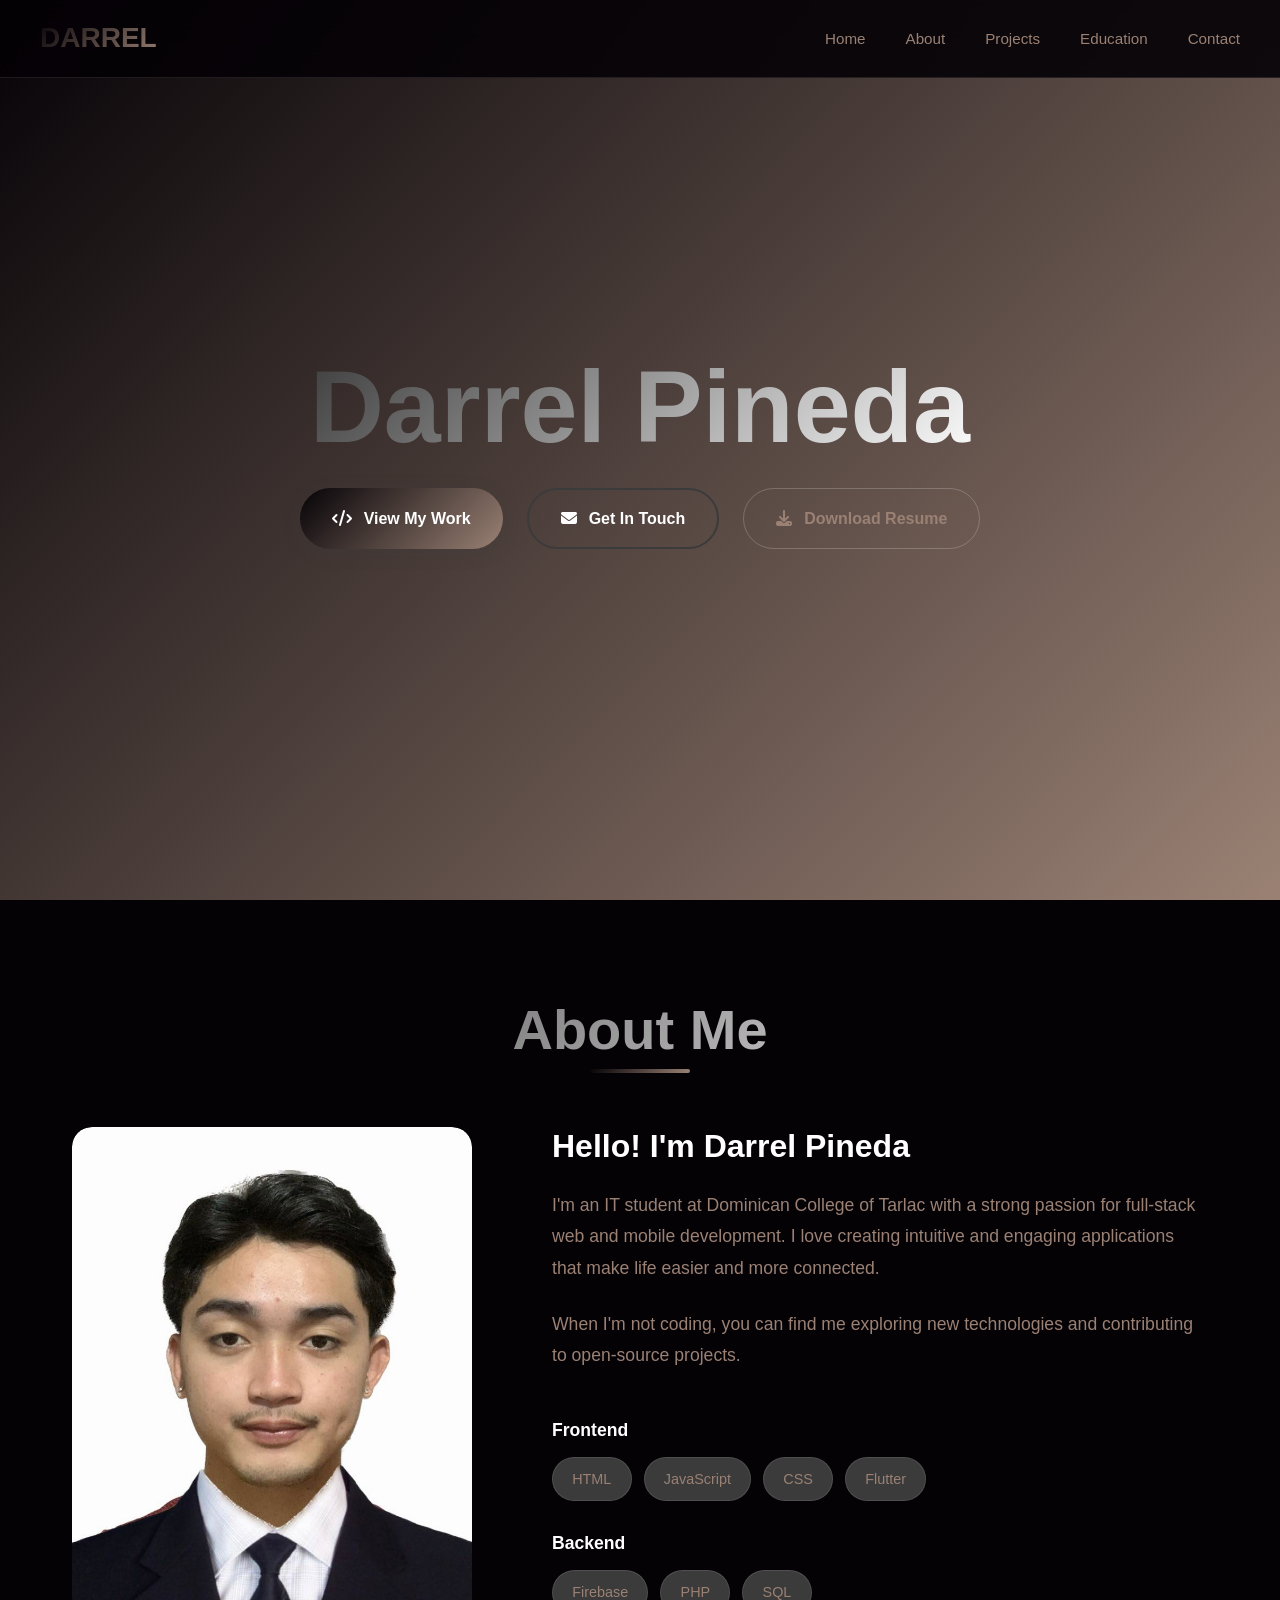
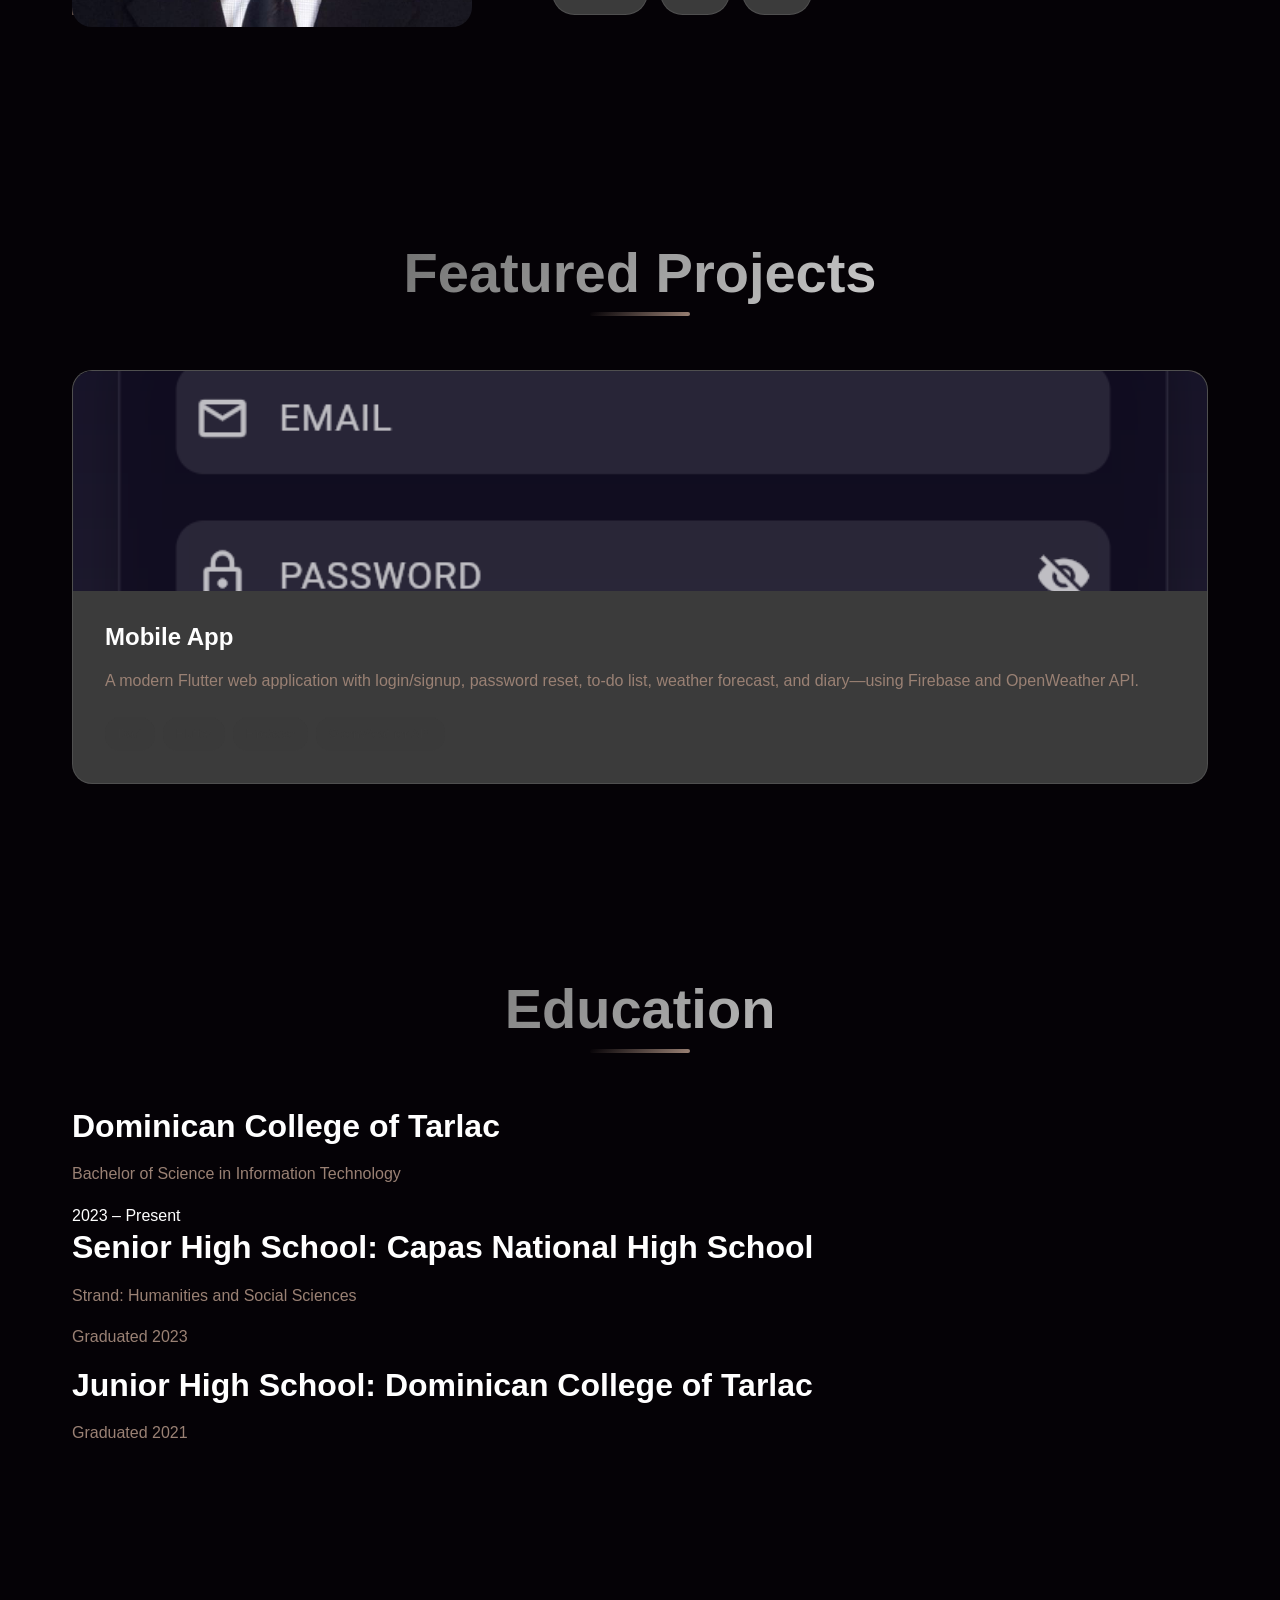
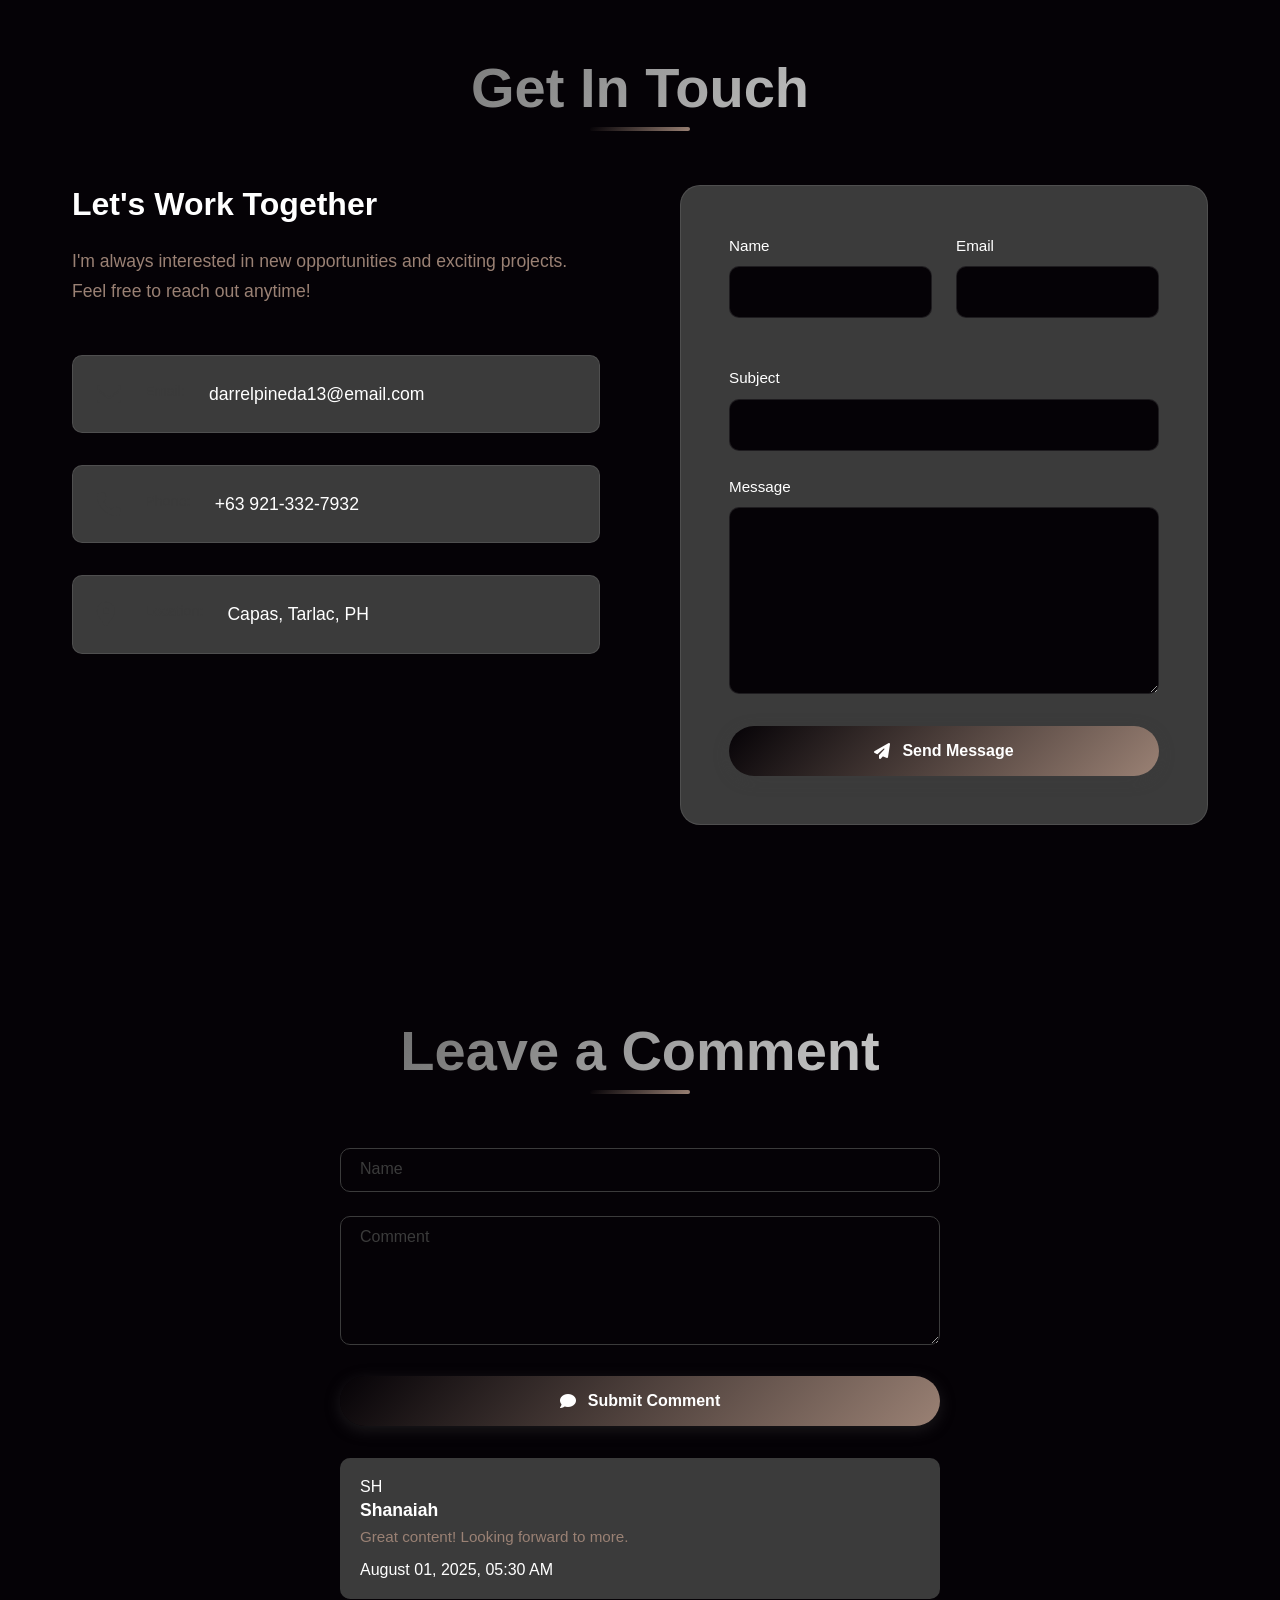
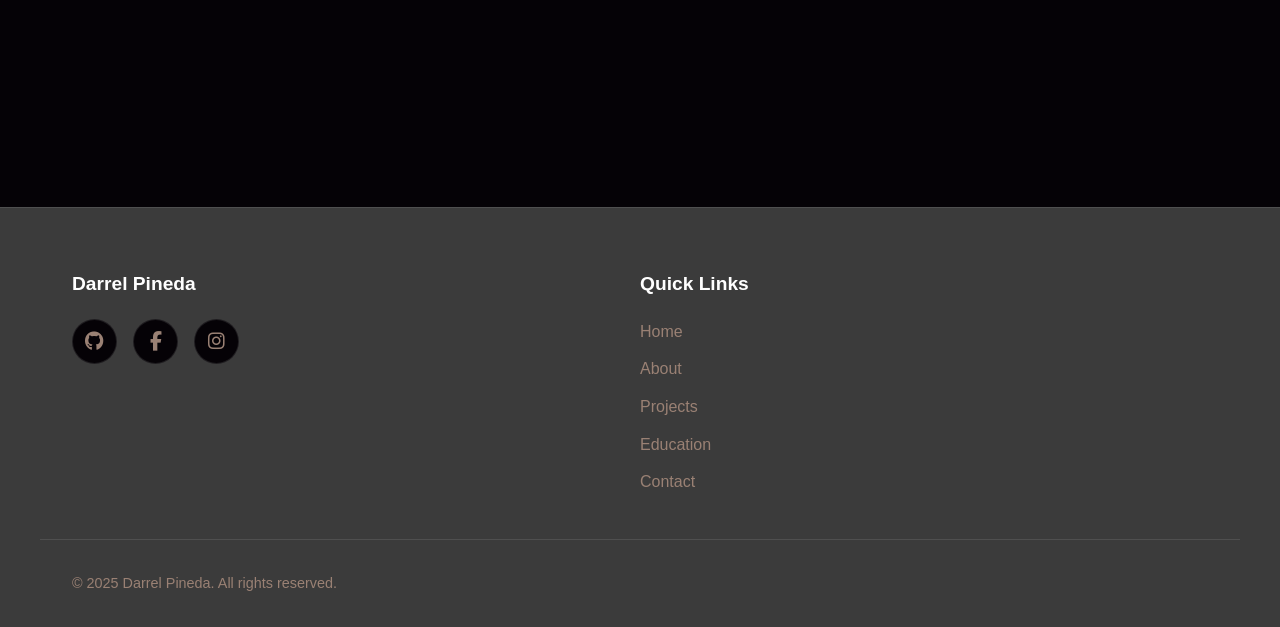
==== commit 2ff523fd: "Change Something" ====
--- a/index.html
+++ b/index.html
@@ -27,8 +27,8 @@
         <li><a href="#home">Home</a></li>
         <li><a href="#about">About</a></li>
         <li><a href="#projects">Projects</a></li>
+        <li><a href="#education">Education</a></li>
         <li><a href="#contact">Contact</a></li>
-        <li><a href="#education">Education</a></li>
       </ul>
     </div>
   </nav>
@@ -147,9 +147,11 @@
     <div class="education-item">
       <h3>Senior High School: Capas National High School</h3>
       <p>Strand: Humanities and Social Sciences</p>
+      <p> Graduated 2023</p>
     </div>
     <div class="education-item">
       <h3>Junior High School: Dominican College of Tarlac</h3>
+      <p> Graduated 2021</p>
     </div>
   </section>
 
@@ -203,22 +205,34 @@
   </section>
 
   <!-- Comment Section -->
-  <section id="comments" class="section fade-in">
+ <section id="comments" class="section fade-in">
     <h2 class="section-title">Leave a Comment</h2>
-    <form id="comment-form" class="comment-form">
-      <div class="form-group">
-        <label for="comment-name">Name</label>
-        <input type="text" id="comment-name" required />
-      </div>
-      <div class="form-group">
-        <label for="comment-text">Comment</label>
-        <textarea id="comment-text" rows="4" required></textarea>
-      </div>
-      <button type="submit" class="btn btn-primary">
+    <form id="comment-form" class="comment-form max-w-2xl mx-auto bg-bg-card p-6 rounded-lg shadow-md">
+      <div class="form-group relative mb-6">
+        <input type="text" id="comment-name" required class="w-full p-3 border border-text-muted rounded-md focus:outline-none focus:border-primary-color bg-bg-dark text-text-color placeholder-transparent peer" placeholder=" ">
+        <label for="comment-name" class="absolute left-3 -top-3 bg-bg-card px-1 text-text-muted text-sm transition-all peer-placeholder-shown:text-base peer-placeholder-shown:top-2 peer-placeholder-shown:left-3 peer-focus:-top-3 peer-focus:text-sm peer-focus:text-primary-color">Name</label>
+      </div>
+      <div class="form-group relative mb-6">
+        <textarea id="comment-text" rows="4" required class="w-full p-3 border border-text-muted rounded-md focus:outline-none focus:border-primary-color bg-bg-dark text-text-color placeholder-transparent peer h-32 resize-none"></textarea>
+        <label for="comment-text" class="absolute left-3 -top-3 bg-bg-card px-1 text-text-muted text-sm transition-all peer-placeholder-shown:text-base peer-placeholder-shown:top-2 peer-placeholder-shown:left-3 peer-focus:-top-3 peer-focus:text-sm peer-focus:text-primary-color">Comment</label>
+      </div>
+      <button type="submit" class="btn btn-primary flex items-center gap-2">
         <i class="fas fa-comment"></i> Submit Comment
       </button>
     </form>
-    <div id="comments-list" class="comments-list"></div>
+    <div id="comments-list" class="comments-list mt-8 max-w-2xl mx-auto">
+      <!-- Comments will be dynamically added here -->
+      <div class="comment-box bg-bg-card p-4 rounded-lg mb-4 shadow-sm border-l-4 border-primary-color">
+        <div class="flex items-start gap-4">
+          <div class="w-10 h-10 bg-primary-color text-white flex items-center justify-center rounded-full font-bold">SH</div>
+          <div>
+            <h4 class="text-text-color font-semibold">Shanaiah</h4>
+            <p class="text-text-secondary text-sm">Great content! Looking forward to more.</p>
+            <span class="text-text-muted text-xs">August 01, 2025, 05:30 AM</span>
+          </div>
+        </div>
+      </div>
+    </div>
   </section>
 
   <!-- Footer -->
@@ -238,6 +252,7 @@
           <li><a href="#home">Home</a></li>
           <li><a href="#about">About</a></li>
           <li><a href="#projects">Projects</a></li>
+          <li><a href="#education">Education</a></li>
           <li><a href="#contact">Contact</a></li>
         </ul>
       </div>
@@ -252,4 +267,4 @@
   <script src="js/animations.js"></script>
   <script src="js/mobile.js"></script>
 </body>
-</html>
+</html>
--- a/css/style.css
+++ b/css/style.css
@@ -222,7 +222,7 @@
     justify-content: center;
     position: relative;
     text-align: center;
-    background: var(--gradient-1); /* Replaced bubbles with gradient */
+    background: var(--gradient-1);
 }
 
 .hero-content {
@@ -852,35 +852,106 @@
 
 /* Comment Section */
 .comment-form {
-  margin-top: 2rem;
+    max-width: 600px;
+    margin: 0 auto;
 }
 
 .comment-form .form-group {
-  margin-bottom: 1rem;
-}
-
-.comment-form textarea,
-.comment-form input {
-  width: 100%;
-  padding: 10px;
-  font-family: 'Open Sans', sans-serif;
-  font-size: 1rem;
-  border: 1px solid #ccc;
-  border-radius: 4px;
-}
-
-.comment-form button {
-  margin-top: 10px;
+    position: relative;
+    margin-bottom: 1.5rem;
+}
+
+.comment-form input,
+.comment-form textarea {
+    width: 100%;
+    padding: 0.75rem 1rem;
+    border: 1px solid var(--text-muted);
+    border-radius: var(--border-radius);
+    background: var(--bg-dark);
+    color: var(--text-color);
+    font-size: 1rem;
+    transition: var(--transition);
+}
+
+.comment-form input:focus,
+.comment-form textarea:focus {
+    outline: none;
+    border-color: var(--primary-color);
+    box-shadow: 0 0 0 2px rgba(59, 59, 59, 0.2);
+}
+
+.comment-form label {
+    position: absolute;
+    top: 0.5rem;
+    left: 1rem;
+    font-size: 1rem;
+    color: var(--text-muted);
+    transition: var(--transition);
+    background: var(--bg-dark);
+    padding: 0 0.25rem;
+}
+
+.comment-form input:focus ~ label,
+.comment-form input:valid ~ label,
+.comment-form textarea:focus ~ label,
+.comment-form textarea:valid ~ label {
+    top: -0.75rem;
+    left: 0.75rem;
+    font-size: 0.875rem;
+    color: var(--primary-color);
+}
+
+.comment-form textarea {
+    resize: vertical;
+    min-height: 100px;
+}
+
+.comment-form .btn-primary {
+    width: 100%;
+    justify-content: center;
 }
 
 .comments-list {
-  margin-top: 2rem;
+    max-width: 600px;
+    margin: 2rem auto 0;
 }
 
 .comment-box {
-  background: #f8f8f8;
-  padding: 1rem;
-  margin-bottom: 1rem;
-  border-radius: 6px;
-  border-left: 4px solid #3B3B3B;
+    background: var(--bg-card);
+    padding: 1rem;
+    margin-bottom: 1rem;
+    border-radius: var(--border-radius);
+    border-left: 4px solid var(--primary-color);
+    transition: var(--transition);
+}
+
+.comment-box:hover {
+    box-shadow: var(--shadow-md);
+}
+
+.comment-box .avatar {
+    width: 2.5rem;
+    height: 2.5rem;
+    background: var(--primary-color);
+    color: var(--accent-color);
+    border-radius: 50%;
+    display: flex;
+    align-items: center;
+    justify-content: center;
+    font-weight: 600;
+}
+
+.comment-box h4 {
+    font-size: 1.1rem;
+    margin-bottom: 0.25rem;
+}
+
+.comment-box p {
+    font-size: 0.95rem;
+    margin-bottom: 0.5rem;
+}
+
+.comment-box .timestamp {
+    font-size: 0.75rem;
+    color: var(--text-muted);
 }
